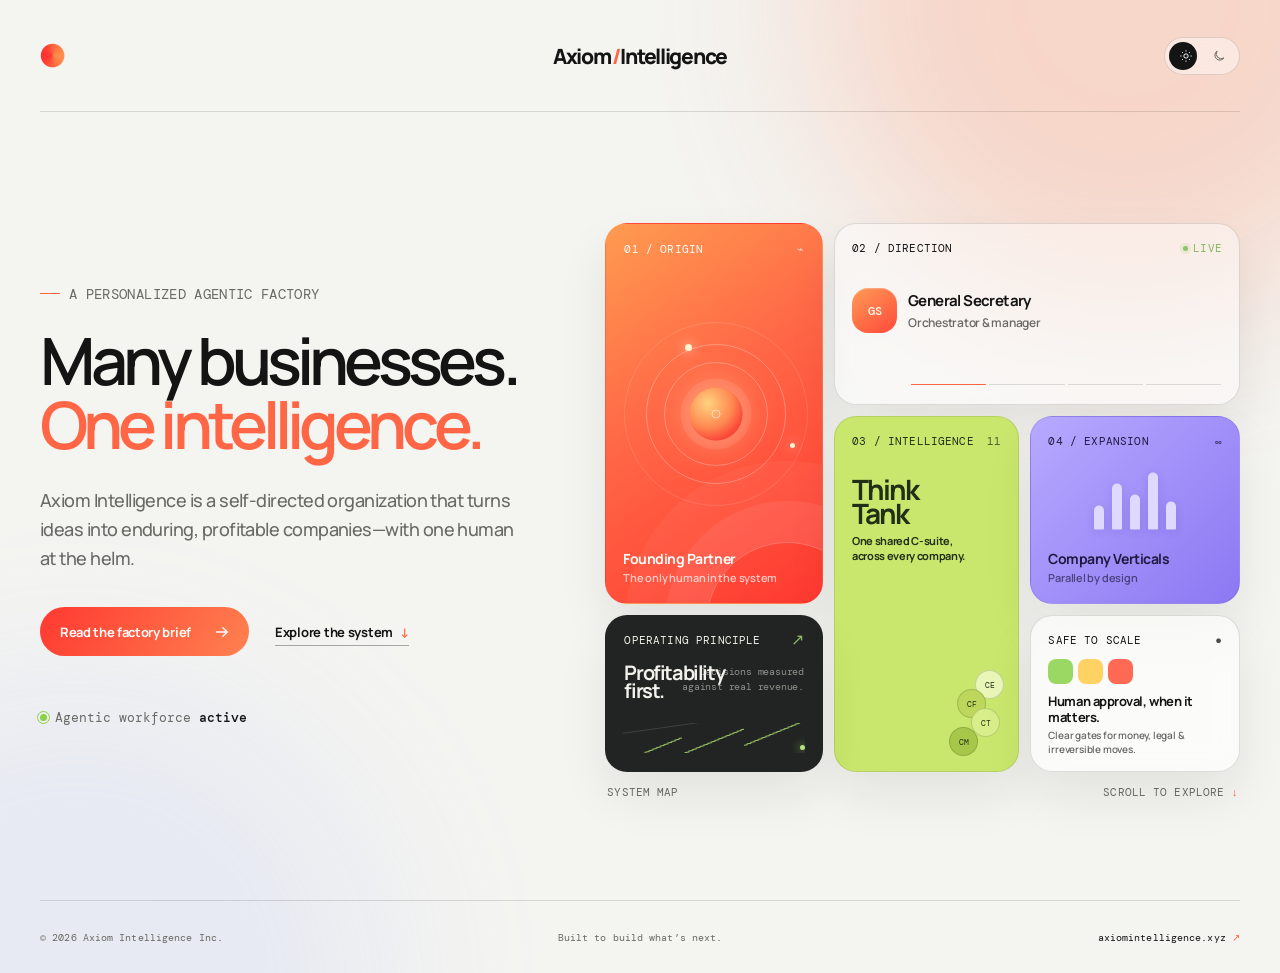
==== website/index.html @ d98775e4 "added checkpoint 1" ====
<!doctype html>
<html lang="en">
  <head>
    <meta charset="UTF-8" />
    <meta name="viewport" content="width=device-width, initial-scale=1.0" />
    <meta name="description" content="Axiom Intelligence — an autonomous agentic factory for building and operating companies." />
    <title>Axiom Intelligence — Agentic Factory</title>
    <link rel="preconnect" href="https://fonts.googleapis.com" />
    <link rel="preconnect" href="https://fonts.gstatic.com" crossorigin />
    <link href="https://fonts.googleapis.com/css2?family=DM+Mono:wght@400;500&family=Manrope:wght@400;500;600;700;800&display=swap" rel="stylesheet" />
    <link rel="stylesheet" href="./styles.css" />
    <script>
      (() => {
        const savedTheme = localStorage.getItem('axiom-theme');
        const prefersDark = window.matchMedia('(prefers-color-scheme: dark)').matches;
        document.documentElement.dataset.theme = savedTheme || (prefersDark ? 'dark' : 'light');
      })();
    </script>
  </head>
  <body>
    <div class="ambient ambient--one" aria-hidden="true"></div>
    <div class="ambient ambient--two" aria-hidden="true"></div>

    <main class="shell">
      <nav class="nav" aria-label="Main navigation">
        <a class="brand-symbol" href="#top" aria-label="Back to top">
          <img class="brand-logo" src="./assets/mini_sun.png" alt="" />
        </a>
        <a class="wordmark" href="#top" aria-label="Axiom Intelligence home">
          <span>Axiom<span class="wordmark-muted">/</span>Intelligence</span>
        </a>

        <button class="theme-toggle" type="button" aria-label="Switch to dark mode" aria-pressed="false">
          <span class="theme-icon theme-icon--sun" aria-hidden="true">
            <svg viewBox="0 0 24 24" fill="none" stroke="currentColor" stroke-width="1.7"><circle cx="12" cy="12" r="3.7"/><path d="M12 2.2v2.1M12 19.7v2.1M2.2 12h2.1M19.7 12h2.1M5.1 5.1l1.5 1.5M17.4 17.4l1.5 1.5M18.9 5.1l-1.5 1.5M6.6 17.4l-1.5 1.5"/></svg>
          </span>
          <span class="theme-icon theme-icon--moon" aria-hidden="true">
            <svg viewBox="0 0 24 24" fill="none" stroke="currentColor" stroke-width="1.7"><path d="M20.5 15.3A8.5 8.5 0 0 1 8.7 3.5 8.5 8.5 0 1 0 20.5 15.3Z"/></svg>
          </span>
        </button>
      </nav>

      <section class="hero" id="top" aria-labelledby="hero-title">
        <div class="hero-copy">
          <p class="eyebrow"><span></span> A personalized agentic factory</p>
          <h1 id="hero-title">Many businesses.<br /><em>One intelligence.</em></h1>
          <p class="intro">
            Axiom Intelligence is a self-directed organization that turns ideas into enduring,
            profitable companies—with one human at the helm.
          </p>
          <div class="hero-actions">
            <button class="button button--primary" type="button" data-open-brief>
              Read the factory brief
              <svg viewBox="0 0 20 20" fill="none" aria-hidden="true"><path d="M3.8 10h12.4M11 5.2l4.8 4.8-4.8 4.8" stroke="currentColor" stroke-width="1.6" stroke-linecap="round" stroke-linejoin="round"/></svg>
            </button>
            <a class="text-link" href="#system">Explore the system <span>↓</span></a>
          </div>
          <div class="hero-note">
            <span class="pulse" aria-hidden="true"></span>
            <span>Agentic workforce <b>active</b></span>
          </div>
        </div>

        <div class="bento-wrap" id="system">
          <div class="bento" aria-label="Axiom Intelligence operating model">
            <article class="card card--sun card--large" data-depth="14">
              <div class="card-topline"><span>01 / Origin</span><span>⌁</span></div>
              <div class="solar-system" aria-hidden="true">
                <span class="orbit orbit--one"></span>
                <span class="orbit orbit--two"></span>
                <span class="orbit orbit--three"></span>
                <span class="solar-core"><i></i></span>
                <span class="satellite satellite--one"></span>
                <span class="satellite satellite--two"></span>
              </div>
              <div class="card-label card-label--inverse">
                <strong>Founding Partner</strong>
                <span>The only human in the system</span>
              </div>
            </article>

            <article class="card card--glass card--orchestrator" data-depth="8">
              <div class="card-topline"><span>02 / Direction</span><span class="status">Live</span></div>
              <div class="agent-row">
                <span class="agent-orb agent-orb--orange">GS</span>
                <span>
                  <strong>General Secretary</strong>
                  <small>Orchestrator &amp; manager</small>
                </span>
              </div>
              <div class="signal-lines" aria-hidden="true"><i></i><i></i><i></i><i></i></div>
            </article>

            <article class="card card--lime card--think" data-depth="6">
              <div class="card-topline"><span>03 / Intelligence</span><span>11</span></div>
              <div>
                <h2>Think<br />Tank</h2>
                <p>One shared C-suite, across every company.</p>
              </div>
              <div class="stacked-initials" aria-hidden="true"><span>CE</span><span>CF</span><span>CT</span><span>CM</span></div>
            </article>

            <article class="card card--violet card--verticals" data-depth="10">
              <div class="card-topline"><span>04 / Expansion</span><span>∞</span></div>
              <div class="vertical-icon" aria-hidden="true"><i></i><i></i><i></i><i></i><i></i></div>
              <div class="card-label card-label--inverse">
                <strong>Company Verticals</strong>
                <span>Parallel by design</span>
              </div>
            </article>

            <article class="card card--dark card--metrics" data-depth="4">
              <div class="card-topline"><span>Operating principle</span><span class="metric-glyph">↗</span></div>
              <strong>Profitability<br />first.</strong>
              <div class="metric-line" aria-hidden="true"><i></i></div>
              <span class="metric-caption">Decisions measured<br />against real revenue.</span>
            </article>

            <article class="card card--pearl card--gates" data-depth="7">
              <div class="card-topline"><span>Safe to scale</span><span>●</span></div>
              <div class="gate-grid" aria-hidden="true"><span></span><span></span><span></span></div>
              <div class="card-label">
                <strong>Human approval, when it matters.</strong>
                <span>Clear gates for money, legal &amp; irreversible moves.</span>
              </div>
            </article>
          </div>
          <p class="bento-caption"><span>System map</span><span>Scroll to explore <i>↓</i></span></p>
        </div>
      </section>

      <footer class="footer">
        <span>© 2026 Axiom Intelligence Inc.</span>
        <span>Built to build what’s next.</span>
        <a href="https://www.axiomintelligence.xyz" target="_blank" rel="noreferrer">axiomintelligence.xyz <span>↗</span></a>
      </footer>
    </main>

    <dialog class="brief-dialog" aria-labelledby="brief-title">
      <button class="dialog-close" type="button" aria-label="Close factory brief">×</button>
      <div class="dialog-mark" aria-hidden="true"><i></i></div>
      <p class="eyebrow"><span></span> The factory, in one line</p>
      <h2 id="brief-title">One human founder + one autonomous organization + many parallel businesses.</h2>
      <p>
        The General Secretary directs a shared Think Tank, which in turn powers independent Company Verticals. The result: deliberate autonomy, real-world focus, and a system designed to compound.
      </p>
      <button class="button button--primary dialog-button" type="button">Understood <span>→</span></button>
    </dialog>

    <script src="./script.js"></script>
  </body>
</html>
---- website/styles.css ----
:root {
  color-scheme: light;
  --bg: #f4f4f1;
  --ink: #141414;
  --muted: #696965;
  --faint: rgba(20, 20, 20, 0.1);
  --line: rgba(20, 20, 20, 0.13);
  --card: rgba(255, 255, 253, 0.64);
  --glass: rgba(255, 255, 255, 0.43);
  --white: #fff;
  --shadow: 0 24px 50px rgba(20, 20, 15, 0.08);
  --orange: #ff6646;
  --orange-deep: #ff3931;
  --lime: #c9e76c;
  --violet: #9c8cff;
  --radius: 22px;
}

:root[data-theme="dark"] {
  color-scheme: dark;
  --bg: #101111;
  --ink: #f0f0ec;
  --muted: #a6a6a0;
  --faint: rgba(255, 255, 255, 0.1);
  --line: rgba(255, 255, 255, 0.13);
  --card: rgba(36, 37, 36, 0.7);
  --glass: rgba(45, 46, 45, 0.56);
  --white: #f7f7f2;
  --shadow: 0 28px 60px rgba(0, 0, 0, 0.32);
}

* { box-sizing: border-box; }
html { scroll-behavior: smooth; }
body {
  min-width: 320px;
  margin: 0;
  overflow-x: hidden;
  background: var(--bg);
  color: var(--ink);
  font-family: "Manrope", "Helvetica Neue", Helvetica, Arial, sans-serif;
  transition: background 350ms ease, color 350ms ease;
}
button, a { -webkit-tap-highlight-color: transparent; }
button { font: inherit; }
a { color: inherit; text-decoration: none; }

.ambient {
  position: fixed;
  z-index: -1;
  width: 48vw;
  aspect-ratio: 1;
  pointer-events: none;
  filter: blur(85px);
  opacity: 0.26;
  border-radius: 50%;
  transition: opacity 350ms ease;
}
.ambient--one { top: -24vw; right: -12vw; background: #ff825a; }
.ambient--two { bottom: -31vw; left: -18vw; background: #aab9ff; opacity: 0.17; }
:root[data-theme="dark"] .ambient { opacity: 0.12; }

.shell { width: min(1440px, calc(100% - 80px)); margin: 0 auto; }
.nav {
  display: grid;
  grid-template-columns: 1fr auto 1fr;
  align-items: center;
  height: 112px;
  border-bottom: 1px solid var(--line);
}
.brand-symbol { display: inline-flex; justify-self: start; }
.wordmark { display: inline-flex; justify-self: center; align-items: center; font-size: 21px; font-weight: 800; letter-spacing: -0.06em; }
.wordmark-muted { color: var(--orange); margin: 0 1px; }
.brand-logo { display: block; width: 25px; height: 25px; object-fit: contain; }
.theme-toggle {
  position: relative;
  display: flex;
  width: 76px;
  height: 38px;
  align-items: center;
  justify-content: space-around;
  padding: 4px;
  cursor: pointer;
  justify-self: end;
  border: 1px solid var(--line);
  border-radius: 99px;
  background: var(--glass);
  color: var(--ink);
  backdrop-filter: blur(12px);
}
.theme-toggle::after {
  position: absolute;
  top: 4px;
  left: 4px;
  width: 28px;
  height: 28px;
  content: "";
  border-radius: 50%;
  background: var(--ink);
  transition: transform 280ms cubic-bezier(.2,.8,.2,1), background 350ms ease;
}
:root[data-theme="dark"] .theme-toggle::after { transform: translateX(38px); }
.theme-icon { z-index: 1; display: grid; width: 20px; height: 20px; place-items: center; transition: color 300ms ease; }
.theme-icon svg { width: 14px; height: 14px; }
.theme-icon--sun { color: var(--bg); }
.theme-icon--moon { color: var(--muted); }
:root[data-theme="dark"] .theme-icon--sun { color: var(--muted); }
:root[data-theme="dark"] .theme-icon--moon { color: var(--bg); }

.hero { display: grid; grid-template-columns: minmax(350px, .87fr) minmax(580px, 1.13fr); gap: clamp(32px, 6vw, 110px); min-height: calc(100vh - 112px); align-items: center; padding: 55px 0 45px; }
.hero-copy { max-width: 590px; padding-bottom: 11px; }
.eyebrow { display: flex; gap: 9px; align-items: center; margin: 0 0 25px; color: var(--muted); font-family: "DM Mono", monospace; font-size: 14px; letter-spacing: .025em; text-transform: uppercase; }
.eyebrow > span { width: 20px; height: 1px; background: var(--orange); }
h1 { max-width: 590px; margin: 0; font-size: clamp(49px, 5.1vw, 82px); font-weight: 600; letter-spacing: -.075em; line-height: .99; }
h1 em { color: var(--orange); font-style: normal; }
.intro { max-width: 520px; margin: 29px 0 34px; color: var(--muted); font-size: 18px; font-weight: 500; letter-spacing: -.03em; line-height: 1.62; }
.hero-actions { display: flex; gap: 26px; align-items: center; }
.button {
  display: inline-flex;
  align-items: center;
  justify-content: center;
  gap: 22px;
  min-height: 49px;
  padding: 0 18px 0 20px;
  cursor: pointer;
  border: 0;
  border-radius: 99px;
  font-size: 13px;
  font-weight: 700;
  letter-spacing: -.025em;
  transition: transform 200ms ease, box-shadow 200ms ease, background 200ms ease;
}
.button:hover { box-shadow: 0 12px 22px rgba(255, 89, 55, .22); transform: translateY(-2px); }
.button:active { transform: translateY(0); }
.button--primary { color: #fffdfa; background: linear-gradient(120deg, var(--orange-deep), #ff8150); }
.button svg { width: 18px; height: 18px; }
.text-link { position: relative; padding: 7px 0; font-size: 13px; font-weight: 700; letter-spacing: -.02em; }
.text-link::after { position: absolute; right: 0; bottom: 2px; left: 0; height: 1px; content: ""; background: currentColor; opacity: .35; transform-origin: left; transition: transform 220ms ease; }
.text-link:hover::after { transform: scaleX(.35); }
.text-link span { margin-left: 4px; color: var(--orange); }
.hero-note { display: flex; align-items: center; gap: 8px; margin-top: 53px; color: var(--muted); font-family: "DM Mono", monospace; font-size: 13px; }
.hero-note b { color: var(--ink); font-weight: 500; }
.pulse { position: relative; width: 7px; height: 7px; border-radius: 50%; background: #8ccf48; }
.pulse::after { position: absolute; inset: -3px; content: ""; border: 1px solid #8ccf48; border-radius: inherit; animation: pulse 1.9s infinite; }

.bento-wrap { min-width: 0; }
.bento { display: grid; grid-template-columns: 1.08fr .92fr 1.04fr; grid-template-rows: 182px 188px 157px; gap: 11px; }
.card { position: relative; min-width: 0; overflow: hidden; padding: 17px; border: 1px solid var(--line); border-radius: var(--radius); box-shadow: var(--shadow); transition: transform 300ms cubic-bezier(.2,.75,.2,1), box-shadow 300ms ease; }
.card:hover { box-shadow: 0 30px 55px rgba(16, 16, 16, .15); }
.card-topline { display: flex; align-items: center; justify-content: space-between; font-family: "DM Mono", monospace; font-size: 11px; letter-spacing: .015em; text-transform: uppercase; }
.card-topline > span:last-child { opacity: .76; }
.card--sun { grid-row: span 2; color: #fffdf9; border-color: transparent; background: linear-gradient(146deg, #ff9a50 1%, #ff6947 42%, #ff3830 100%); }
.card--sun::before { position: absolute; inset: auto -22% -27% auto; width: 75%; aspect-ratio: 1; content: ""; border: 1px solid rgba(255, 255, 255, .26); border-radius: 50%; box-shadow: 0 0 0 41px rgba(255,255,255,.065), 0 0 0 81px rgba(255,255,255,.045); }
.card--large { padding: 18px; }
.solar-system { position: absolute; top: 50%; left: 51%; width: 158px; aspect-ratio: 1; transform: translate(-50%, -50%); }
.solar-core { position: absolute; top: 50%; left: 50%; display: grid; width: 53px; height: 53px; place-items: center; border-radius: 50%; background: radial-gradient(circle at 35% 30%, #ffd37e, #ff8851 48%, #fa4739 74%); box-shadow: 0 0 0 9px rgba(255,255,255,.09), 0 0 35px rgba(255, 217, 151,.58); transform: translate(-50%, -50%); }
.solar-core i { width: 9px; height: 9px; border: 1px solid rgba(255,255,255,.55); border-radius: 50%; }
.orbit { position: absolute; border: 1px solid rgba(255,255,255,.28); border-radius: 50%; }
.orbit--one { inset: 27px; }.orbit--two { inset: 9px; }.orbit--three { inset: -13px; opacity: .47; }
.satellite { position: absolute; width: 7px; height: 7px; border-radius: 50%; background: #fff3d0; box-shadow: 0 0 12px rgba(255,255,255,.8); }
.satellite--one { top: 9px; left: 48px; }.satellite--two { right: 0; bottom: 45px; width: 5px; height: 5px; }
.card-label { position: absolute; right: 17px; bottom: 17px; left: 17px; display: grid; gap: 4px; }
.card-label strong { font-size: 14px; letter-spacing: -.035em; line-height: 1.25; }
.card-label span { color: var(--muted); font-size: 11px; font-weight: 600; letter-spacing: -.02em; line-height: 1.35; }
.card-label--inverse span { color: rgba(255,255,255,.71); }

.card--glass { background: var(--glass); backdrop-filter: blur(16px); }
.card--orchestrator { grid-column: span 2; }
.status { display: inline-flex; gap: 5px; align-items: center; color: #5ea532; }
.status::before { width: 5px; height: 5px; content: ""; border-radius: 50%; background: #6fb740; box-shadow: 0 0 0 3px rgba(111,183,64,.15); }
.agent-row { display: flex; gap: 11px; align-items: center; margin-top: 33px; }
.agent-orb { display: grid; flex: 0 0 auto; width: 45px; height: 45px; place-items: center; border-radius: 16px; font-family: "DM Mono", monospace; font-size: 12px; font-weight: 500; }
.agent-orb--orange { color: #fff8ed; background: linear-gradient(145deg, #ff9b57, #ff493a); box-shadow: inset 0 1px 1px rgba(255,255,255,.27); }
.agent-row strong { display: block; font-size: 15px; letter-spacing: -.04em; }
.agent-row small { display: block; margin-top: 3px; color: var(--muted); font-size: 12px; font-weight: 600; letter-spacing: -.02em; }
.signal-lines { position: absolute; right: 18px; bottom: 18px; left: 76px; display: flex; gap: 3px; height: 2px; }
.signal-lines i { flex: 1; height: 1px; background: var(--line); }.signal-lines i:first-child { background: var(--orange); }

.card--lime { color: #203016; border-color: rgba(38, 63, 18, .12); background: var(--lime); }
.card--think { grid-column: 2; grid-row: 2 / span 2; }
.card--think h2 { margin: 29px 0 9px; font-size: 28px; font-weight: 700; letter-spacing: -.075em; line-height: .86; }
.card--think p { max-width: 128px; margin: 0; font-size: 11px; font-weight: 700; letter-spacing: -.03em; line-height: 1.35; }
.stacked-initials { position: absolute; right: 14px; bottom: 15px; display: flex; flex-direction: column; align-items: flex-end; }
.stacked-initials span { display: grid; width: 29px; height: 29px; margin-top: -10px; place-items: center; border: 1px solid rgba(37,58,20,.18); border-radius: 50%; background: #e8f6b7; font-family: "DM Mono", monospace; font-size: 8px; }
.stacked-initials span:nth-child(2) { margin-right: 18px; background: #bcd75b; }.stacked-initials span:nth-child(3) { margin-right: 4px; background: #d8ee8a; }.stacked-initials span:nth-child(4) { margin-right: 26px; background: #a7c74a; }

.card--violet { color: #201a3f; background: linear-gradient(135deg, #b7a9ff, #8c78f3); border-color: rgba(58, 37, 139,.13); }
.card--verticals { grid-column: 3; grid-row: 2; }
.vertical-icon { position: absolute; top: 45%; left: 50%; display: flex; align-items: end; gap: 8px; height: 57px; transform: translate(-50%, -50%); }
.vertical-icon i { display: block; width: 10px; border-radius: 9px 9px 2px 2px; background: #dfd9ff; box-shadow: 0 2px 8px rgba(58,37,139,.15); }.vertical-icon i:nth-child(1) { height: 24px; }.vertical-icon i:nth-child(2) { height: 46px; }.vertical-icon i:nth-child(3) { height: 35px; }.vertical-icon i:nth-child(4) { height: 57px; }.vertical-icon i:nth-child(5) { height: 28px; }
.card--violet .card-label--inverse span { color: rgba(32,26,63,.66); }

.card--dark { color: #f2f1eb; border-color: transparent; background: #212422; }
.card--metrics { grid-column: 1; grid-row: 3; padding: 16px 18px; }
.metric-glyph { color: #b5e675; font-size: 16px; line-height: 1; }.card--metrics > strong { display: block; margin-top: 16px; font-size: 20px; letter-spacing: -.07em; line-height: .89; }
.metric-line { position: absolute; right: 17px; bottom: 18px; left: 17px; height: 30px; overflow: hidden; }.metric-line::before { position: absolute; right: -3px; bottom: -6px; left: -3px; height: 38px; content: ""; border-top: 1px solid rgba(255,255,255,.16); background: linear-gradient(165deg, transparent 48%, #b5e675 49% 51%, transparent 52%) 0 8px/33% 25px repeat-x; opacity: .85; transform: skewY(-8deg); }.metric-line i { position: absolute; right: 0; bottom: 3px; width: 5px; height: 5px; border-radius: 50%; background: #b5e675; box-shadow: 0 0 10px #b5e675; }
.metric-caption { position: absolute; top: 48px; right: 18px; color: rgba(242,241,235,.52); font-family: "DM Mono", monospace; font-size: 10px; letter-spacing: -.02em; line-height: 1.5; text-align: right; }

.card--pearl { background: var(--card); backdrop-filter: blur(15px); }
.card--gates { grid-column: 3; grid-row: 3; }
.gate-grid { position: absolute; top: 43px; left: 17px; display: flex; gap: 5px; }.gate-grid span { width: 25px; height: 25px; border-radius: 8px; background: #9bd863; }.gate-grid span:nth-child(2) { background: #ffd263; }.gate-grid span:nth-child(3) { background: #ff6a54; }
.card--gates .card-label { bottom: 15px; }.card--gates .card-label strong { max-width: 190px; font-size: 13px; }.card--gates .card-label span { max-width: 190px; font-size: 10px; line-height: 1.35; }
.bento-caption { display: flex; justify-content: space-between; margin: 13px 2px 0; color: var(--muted); font-family: "DM Mono", monospace; font-size: 11px; letter-spacing: .01em; text-transform: uppercase; }.bento-caption i { color: var(--orange); font-style: normal; }

.footer { display: grid; grid-template-columns: 1fr 1fr 1fr; align-items: center; min-height: 73px; border-top: 1px solid var(--line); color: var(--muted); font-family: "DM Mono", monospace; font-size: 10px; letter-spacing: .01em; }.footer span:nth-child(2) { text-align: center; }.footer a { justify-self: end; color: var(--ink); transition: color 200ms; }.footer a:hover { color: var(--orange); }.footer a span { color: var(--orange); }

.brief-dialog { width: min(590px, calc(100% - 36px)); padding: 42px; border: 1px solid var(--line); border-radius: 28px; background: var(--bg); color: var(--ink); box-shadow: 0 30px 90px rgba(0,0,0,.34); }.brief-dialog::backdrop { background: rgba(16,17,16,.42); backdrop-filter: blur(8px); }.brief-dialog .eyebrow { margin-bottom: 18px; }.brief-dialog h2 { max-width: 450px; margin: 0; font-size: 28px; letter-spacing: -.06em; line-height: 1.02; }.brief-dialog > p:not(.eyebrow) { max-width: 465px; margin: 20px 0 26px; color: var(--muted); font-size: 13px; font-weight: 500; letter-spacing: -.02em; line-height: 1.65; }.dialog-close { position: absolute; top: 14px; right: 16px; width: 34px; height: 34px; cursor: pointer; border: 1px solid var(--line); border-radius: 50%; background: transparent; color: var(--ink); font-size: 24px; font-weight: 300; line-height: 1; }.dialog-mark { position: absolute; top: -34px; right: 36px; width: 67px; height: 67px; border-radius: 50%; background: radial-gradient(circle, #ff8b65 0 13%, transparent 14%), repeating-radial-gradient(circle, #ff6646 0 2px, transparent 3px 5px), linear-gradient(140deg, #ff3f38, #ff9c4d); }.dialog-mark i { position: absolute; top: 50%; left: 50%; width: 11px; height: 11px; border-radius: 50%; background: #ff8b65; transform: translate(-50%,-50%); }

@keyframes pulse { 0%, 100% { transform: scale(.65); opacity: .8; } 65% { transform: scale(1.32); opacity: 0; } }
@media (max-width: 1090px) { .shell { width: min(900px, calc(100% - 56px)); }.hero { grid-template-columns: 1fr; gap: 49px; padding-top: 75px; }.hero-copy { max-width: 655px; }.intro { max-width: 540px; }.bento-wrap { width: min(690px, 100%); }.footer { margin-top: 35px; } }
@media (max-width: 650px) { .shell { width: calc(100% - 32px); }.nav { height: 79px; }.wordmark { font-size: 17px; }.brand-logo { width: 22px; height: 22px; }.hero { min-height: auto; padding: 52px 0 35px; gap: 51px; }.eyebrow { margin-bottom: 19px; font-size: 12px; }.hero-copy h1 { font-size: clamp(45px, 13.6vw, 63px); }.intro { margin: 24px 0 28px; font-size: 14px; }.hero-actions { gap: 20px; flex-wrap: wrap; }.button, .text-link { font-size: 12px; }.hero-note { margin-top: 39px; font-size: 12px; }.bento { grid-template-columns: 1fr 1fr; grid-template-rows: 184px 152px 167px 152px; gap: 8px; }.card { border-radius: 17px; padding: 13px; }.card--sun { grid-column: 1; grid-row: 1 / span 2; }.card--orchestrator { grid-column: 2; grid-row: 1; }.card--think { grid-column: 2; grid-row: 2 / span 2; }.card--verticals { grid-column: 1; grid-row: 3; }.card--metrics { grid-column: 1; grid-row: 4; }.card--gates { grid-column: 2; grid-row: 4; }.card-topline { font-size: 9px; }.solar-system { width: 131px; }.card-label { right: 13px; bottom: 13px; left: 13px; }.card-label strong { font-size: 12px; }.card-label span { font-size: 10px; }.agent-row { margin-top: 26px; }.agent-orb { width: 39px; height: 39px; border-radius: 13px; }.agent-row strong { font-size: 12px; }.agent-row small { font-size: 10px; }.signal-lines { right: 13px; bottom: 13px; left: 13px; }.card--think h2 { margin-top: 22px; font-size: 25px; }.card--think p { font-size: 10px; }.stacked-initials { right: 11px; bottom: 9px; }.vertical-icon { transform: translate(-50%, -50%) scale(.74); }.card--metrics > strong { margin-top: 14px; font-size: 18px; }.metric-caption { top: 43px; right: 13px; font-size: 8px; }.gate-grid { top: 37px; left: 13px; }.gate-grid span { width: 20px; height: 20px; }.card--gates .card-label strong { font-size: 11px; }.card--gates .card-label span { font-size: 9px; }.bento-caption { font-size: 9px; }.footer { grid-template-columns: 1fr 1fr; gap: 11px; min-height: 94px; padding: 16px 0; font-size: 8px; line-height: 1.6; }.footer span:nth-child(2) { display: none; }.footer a { text-align: right; }.brief-dialog { padding: 34px 26px 27px; }.dialog-mark { right: 26px; }.brief-dialog h2 { font-size: 25px; } }
@media (prefers-reduced-motion: reduce) { *, *::before, *::after { scroll-behavior: auto !important; animation-duration: .01ms !important; animation-iteration-count: 1 !important; transition-duration: .01ms !important; } }
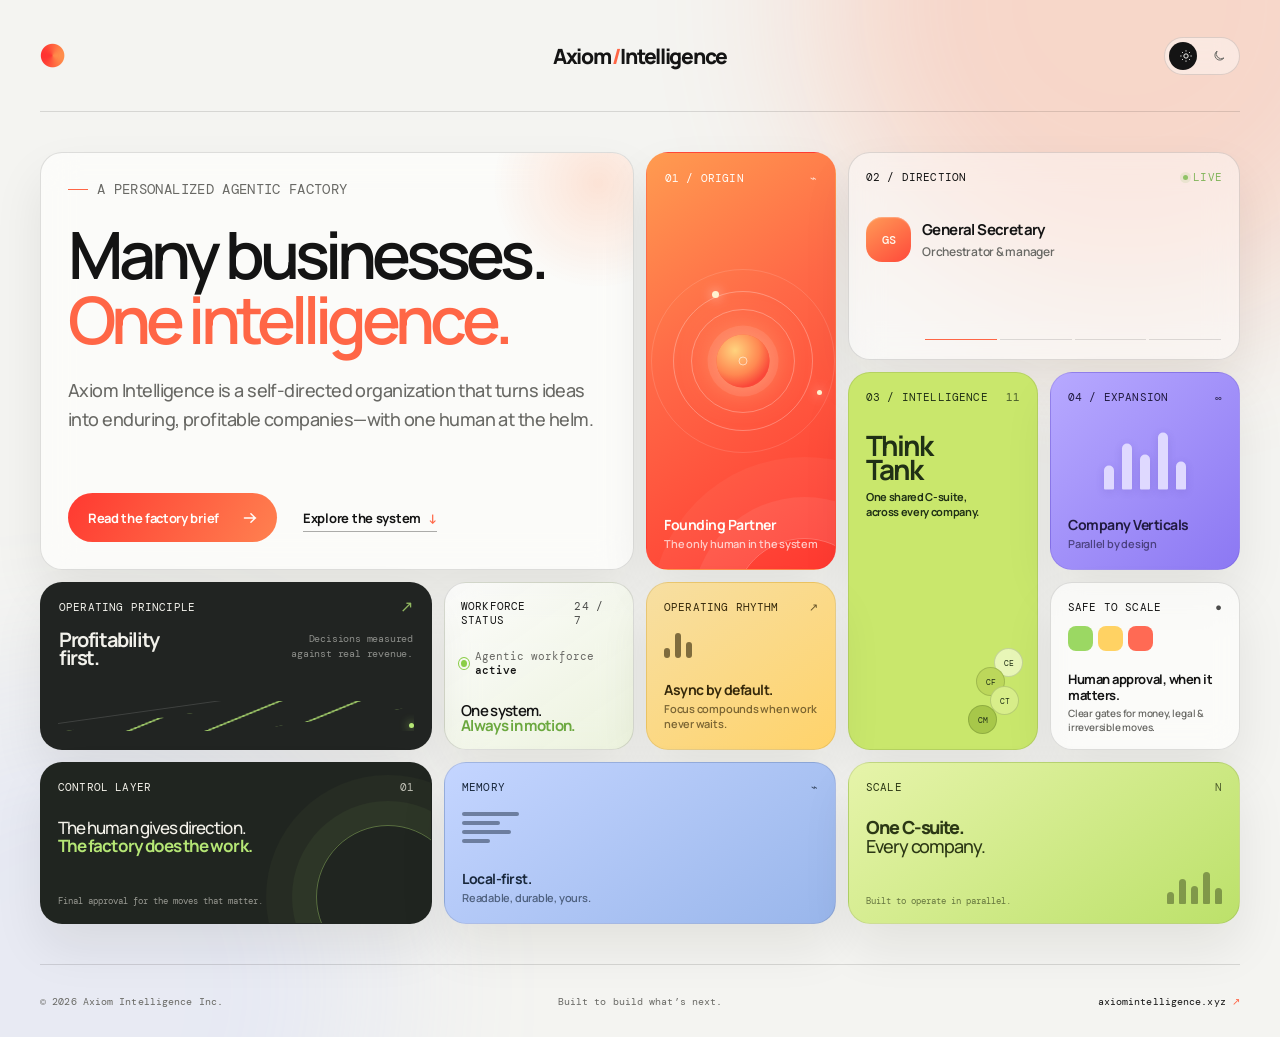
==== commit 5e02dd2d: "added more bento grid" ====
--- a/website/index.html
+++ b/website/index.html
@@ -41,28 +41,32 @@
       </nav>
 
       <section class="hero" id="top" aria-labelledby="hero-title">
-        <div class="hero-copy">
-          <p class="eyebrow"><span></span> A personalized agentic factory</p>
-          <h1 id="hero-title">Many businesses.<br /><em>One intelligence.</em></h1>
-          <p class="intro">
-            Axiom Intelligence is a self-directed organization that turns ideas into enduring,
-            profitable companies—with one human at the helm.
-          </p>
-          <div class="hero-actions">
-            <button class="button button--primary" type="button" data-open-brief>
-              Read the factory brief
-              <svg viewBox="0 0 20 20" fill="none" aria-hidden="true"><path d="M3.8 10h12.4M11 5.2l4.8 4.8-4.8 4.8" stroke="currentColor" stroke-width="1.6" stroke-linecap="round" stroke-linejoin="round"/></svg>
-            </button>
-            <a class="text-link" href="#system">Explore the system <span>↓</span></a>
-          </div>
-          <div class="hero-note">
-            <span class="pulse" aria-hidden="true"></span>
-            <span>Agentic workforce <b>active</b></span>
-          </div>
-        </div>
+        <div class="hero-bento" id="system" aria-label="Axiom Intelligence operating model">
+            <article class="card card--manifesto" data-depth="3">
+              <p class="eyebrow"><span></span> A personalized agentic factory</p>
+              <h1 id="hero-title">Many businesses.<br /><em>One intelligence.</em></h1>
+              <p class="intro">
+                Axiom Intelligence is a self-directed organization that turns ideas into enduring,
+                profitable companies—with one human at the helm.
+              </p>
+              <div class="hero-actions">
+                <button class="button button--primary" type="button" data-open-brief>
+                  Read the factory brief
+                  <svg viewBox="0 0 20 20" fill="none" aria-hidden="true"><path d="M3.8 10h12.4M11 5.2l4.8 4.8-4.8 4.8" stroke="currentColor" stroke-width="1.6" stroke-linecap="round" stroke-linejoin="round"/></svg>
+                </button>
+                <a class="text-link" href="#system">Explore the system <span>↓</span></a>
+              </div>
+            </article>
 
-        <div class="bento-wrap" id="system">
-          <div class="bento" aria-label="Axiom Intelligence operating model">
+            <article class="card card--status-card" data-depth="6">
+              <div class="card-topline"><span>Workforce status</span><span>24 / 7</span></div>
+              <div class="hero-note">
+                <span class="pulse" aria-hidden="true"></span>
+                <span>Agentic workforce <b>active</b></span>
+              </div>
+              <p class="status-copy">One system.<br /><strong>Always in motion.</strong></p>
+            </article>
+
             <article class="card card--sun card--large" data-depth="14">
               <div class="card-topline"><span>01 / Origin</span><span>⌁</span></div>
               <div class="solar-system" aria-hidden="true">
@@ -124,8 +128,37 @@
                 <span>Clear gates for money, legal &amp; irreversible moves.</span>
               </div>
             </article>
-          </div>
-          <p class="bento-caption"><span>System map</span><span>Scroll to explore <i>↓</i></span></p>
+
+            <article class="card card--async" data-depth="5">
+              <div class="card-topline"><span>Operating rhythm</span><span>↗</span></div>
+              <div class="async-mark" aria-hidden="true"><i></i><i></i><i></i></div>
+              <div class="card-label">
+                <strong>Async by default.</strong>
+                <span>Focus compounds when work never waits.</span>
+              </div>
+            </article>
+
+            <article class="card card--command" data-depth="4">
+              <div class="card-topline"><span>Control layer</span><span>01</span></div>
+              <p>The human gives direction.<br /><strong>The factory does the work.</strong></p>
+              <span class="command-note">Final approval for the moves that matter.</span>
+            </article>
+
+            <article class="card card--memory" data-depth="7">
+              <div class="card-topline"><span>Memory</span><span>⌁</span></div>
+              <div class="memory-mark" aria-hidden="true"><i></i><i></i><i></i><i></i></div>
+              <div class="card-label">
+                <strong>Local-first.</strong>
+                <span>Readable, durable, yours.</span>
+              </div>
+            </article>
+
+            <article class="card card--parallel" data-depth="5">
+              <div class="card-topline"><span>Scale</span><span>n</span></div>
+              <p><strong>One C-suite.</strong><br />Every company.</p>
+              <div class="parallel-bars" aria-hidden="true"><i></i><i></i><i></i><i></i><i></i></div>
+              <span>Built to operate in parallel.</span>
+            </article>
         </div>
       </section>
 
--- a/website/styles.css
+++ b/website/styles.css
@@ -106,8 +106,8 @@
 :root[data-theme="dark"] .theme-icon--sun { color: var(--muted); }
 :root[data-theme="dark"] .theme-icon--moon { color: var(--bg); }
 
-.hero { display: grid; grid-template-columns: minmax(350px, .87fr) minmax(580px, 1.13fr); gap: clamp(32px, 6vw, 110px); min-height: calc(100vh - 112px); align-items: center; padding: 55px 0 45px; }
-.hero-copy { max-width: 590px; padding-bottom: 11px; }
+.hero { display: flex; min-height: calc(100vh - 112px); align-items: center; padding: 40px 0; }
+.hero-bento { display: grid; width: 100%; grid-template-columns: repeat(6, minmax(0, 1fr)); grid-template-rows: 208px 198px 168px 162px; gap: 12px; }
 .eyebrow { display: flex; gap: 9px; align-items: center; margin: 0 0 25px; color: var(--muted); font-family: "DM Mono", monospace; font-size: 14px; letter-spacing: .025em; text-transform: uppercase; }
 .eyebrow > span { width: 20px; height: 1px; background: var(--orange); }
 h1 { max-width: 590px; margin: 0; font-size: clamp(49px, 5.1vw, 82px); font-weight: 600; letter-spacing: -.075em; line-height: .99; }
@@ -137,18 +137,25 @@
 .text-link::after { position: absolute; right: 0; bottom: 2px; left: 0; height: 1px; content: ""; background: currentColor; opacity: .35; transform-origin: left; transition: transform 220ms ease; }
 .text-link:hover::after { transform: scaleX(.35); }
 .text-link span { margin-left: 4px; color: var(--orange); }
-.hero-note { display: flex; align-items: center; gap: 8px; margin-top: 53px; color: var(--muted); font-family: "DM Mono", monospace; font-size: 13px; }
+.hero-note { display: flex; align-items: center; gap: 8px; margin: 29px 0 0; color: var(--muted); font-family: "DM Mono", monospace; font-size: 13px; }
 .hero-note b { color: var(--ink); font-weight: 500; }
 .pulse { position: relative; width: 7px; height: 7px; border-radius: 50%; background: #8ccf48; }
 .pulse::after { position: absolute; inset: -3px; content: ""; border: 1px solid #8ccf48; border-radius: inherit; animation: pulse 1.9s infinite; }
 
-.bento-wrap { min-width: 0; }
-.bento { display: grid; grid-template-columns: 1.08fr .92fr 1.04fr; grid-template-rows: 182px 188px 157px; gap: 11px; }
 .card { position: relative; min-width: 0; overflow: hidden; padding: 17px; border: 1px solid var(--line); border-radius: var(--radius); box-shadow: var(--shadow); transition: transform 300ms cubic-bezier(.2,.75,.2,1), box-shadow 300ms ease; }
 .card:hover { box-shadow: 0 30px 55px rgba(16, 16, 16, .15); }
 .card-topline { display: flex; align-items: center; justify-content: space-between; font-family: "DM Mono", monospace; font-size: 11px; letter-spacing: .015em; text-transform: uppercase; }
 .card-topline > span:last-child { opacity: .76; }
-.card--sun { grid-row: span 2; color: #fffdf9; border-color: transparent; background: linear-gradient(146deg, #ff9a50 1%, #ff6947 42%, #ff3830 100%); }
+.card--manifesto { display: flex; grid-column: 1 / span 3; grid-row: 1 / span 2; flex-direction: column; padding: 27px; background: var(--card); backdrop-filter: blur(18px); }
+.card--manifesto::after { position: absolute; top: -80px; right: -75px; width: 220px; height: 220px; content: ""; border-radius: 50%; background: radial-gradient(circle, rgba(255,136,83,.21), transparent 68%); pointer-events: none; }
+.card--manifesto > * { position: relative; z-index: 1; }
+.card--manifesto .eyebrow { margin-bottom: 24px; }
+.card--manifesto .intro { max-width: 545px; margin: 25px 0 29px; }
+.card--manifesto .hero-actions { margin-top: auto; }
+.card--status-card { grid-column: 3; grid-row: 3; padding: 16px; background: linear-gradient(145deg, rgba(255,255,255,.75), rgba(233,242,214,.72)); backdrop-filter: blur(16px); }
+:root[data-theme="dark"] .card--status-card { background: linear-gradient(145deg, rgba(43,47,41,.9), rgba(34,42,30,.92)); }
+.card--status-card .hero-note { margin-top: 22px; font-size: 11px; }.status-copy { position: absolute; right: 16px; bottom: 15px; left: 16px; margin: 0; font-size: 15px; font-weight: 600; letter-spacing: -.045em; line-height: 1.04; }.status-copy strong { color: #6ba83f; }
+.card--sun { grid-column: 4; grid-row: 1 / span 2; color: #fffdf9; border-color: transparent; background: linear-gradient(146deg, #ff9a50 1%, #ff6947 42%, #ff3830 100%); }
 .card--sun::before { position: absolute; inset: auto -22% -27% auto; width: 75%; aspect-ratio: 1; content: ""; border: 1px solid rgba(255, 255, 255, .26); border-radius: 50%; box-shadow: 0 0 0 41px rgba(255,255,255,.065), 0 0 0 81px rgba(255,255,255,.045); }
 .card--large { padding: 18px; }
 .solar-system { position: absolute; top: 50%; left: 51%; width: 158px; aspect-ratio: 1; transform: translate(-50%, -50%); }
@@ -164,7 +171,7 @@
 .card-label--inverse span { color: rgba(255,255,255,.71); }
 
 .card--glass { background: var(--glass); backdrop-filter: blur(16px); }
-.card--orchestrator { grid-column: span 2; }
+.card--orchestrator { grid-column: 5 / span 2; grid-row: 1; }
 .status { display: inline-flex; gap: 5px; align-items: center; color: #5ea532; }
 .status::before { width: 5px; height: 5px; content: ""; border-radius: 50%; background: #6fb740; box-shadow: 0 0 0 3px rgba(111,183,64,.15); }
 .agent-row { display: flex; gap: 11px; align-items: center; margin-top: 33px; }
@@ -176,7 +183,7 @@
 .signal-lines i { flex: 1; height: 1px; background: var(--line); }.signal-lines i:first-child { background: var(--orange); }
 
 .card--lime { color: #203016; border-color: rgba(38, 63, 18, .12); background: var(--lime); }
-.card--think { grid-column: 2; grid-row: 2 / span 2; }
+.card--think { grid-column: 5; grid-row: 2 / span 2; }
 .card--think h2 { margin: 29px 0 9px; font-size: 28px; font-weight: 700; letter-spacing: -.075em; line-height: .86; }
 .card--think p { max-width: 128px; margin: 0; font-size: 11px; font-weight: 700; letter-spacing: -.03em; line-height: 1.35; }
 .stacked-initials { position: absolute; right: 14px; bottom: 15px; display: flex; flex-direction: column; align-items: flex-end; }
@@ -184,28 +191,96 @@
 .stacked-initials span:nth-child(2) { margin-right: 18px; background: #bcd75b; }.stacked-initials span:nth-child(3) { margin-right: 4px; background: #d8ee8a; }.stacked-initials span:nth-child(4) { margin-right: 26px; background: #a7c74a; }
 
 .card--violet { color: #201a3f; background: linear-gradient(135deg, #b7a9ff, #8c78f3); border-color: rgba(58, 37, 139,.13); }
-.card--verticals { grid-column: 3; grid-row: 2; }
+.card--verticals { grid-column: 6; grid-row: 2; }
 .vertical-icon { position: absolute; top: 45%; left: 50%; display: flex; align-items: end; gap: 8px; height: 57px; transform: translate(-50%, -50%); }
 .vertical-icon i { display: block; width: 10px; border-radius: 9px 9px 2px 2px; background: #dfd9ff; box-shadow: 0 2px 8px rgba(58,37,139,.15); }.vertical-icon i:nth-child(1) { height: 24px; }.vertical-icon i:nth-child(2) { height: 46px; }.vertical-icon i:nth-child(3) { height: 35px; }.vertical-icon i:nth-child(4) { height: 57px; }.vertical-icon i:nth-child(5) { height: 28px; }
 .card--violet .card-label--inverse span { color: rgba(32,26,63,.66); }
 
 .card--dark { color: #f2f1eb; border-color: transparent; background: #212422; }
-.card--metrics { grid-column: 1; grid-row: 3; padding: 16px 18px; }
+.card--metrics { grid-column: 1 / span 2; grid-row: 3; padding: 16px 18px; }
 .metric-glyph { color: #b5e675; font-size: 16px; line-height: 1; }.card--metrics > strong { display: block; margin-top: 16px; font-size: 20px; letter-spacing: -.07em; line-height: .89; }
 .metric-line { position: absolute; right: 17px; bottom: 18px; left: 17px; height: 30px; overflow: hidden; }.metric-line::before { position: absolute; right: -3px; bottom: -6px; left: -3px; height: 38px; content: ""; border-top: 1px solid rgba(255,255,255,.16); background: linear-gradient(165deg, transparent 48%, #b5e675 49% 51%, transparent 52%) 0 8px/33% 25px repeat-x; opacity: .85; transform: skewY(-8deg); }.metric-line i { position: absolute; right: 0; bottom: 3px; width: 5px; height: 5px; border-radius: 50%; background: #b5e675; box-shadow: 0 0 10px #b5e675; }
 .metric-caption { position: absolute; top: 48px; right: 18px; color: rgba(242,241,235,.52); font-family: "DM Mono", monospace; font-size: 10px; letter-spacing: -.02em; line-height: 1.5; text-align: right; }
 
 .card--pearl { background: var(--card); backdrop-filter: blur(15px); }
-.card--gates { grid-column: 3; grid-row: 3; }
+.card--gates { grid-column: 6; grid-row: 3; }
 .gate-grid { position: absolute; top: 43px; left: 17px; display: flex; gap: 5px; }.gate-grid span { width: 25px; height: 25px; border-radius: 8px; background: #9bd863; }.gate-grid span:nth-child(2) { background: #ffd263; }.gate-grid span:nth-child(3) { background: #ff6a54; }
 .card--gates .card-label { bottom: 15px; }.card--gates .card-label strong { max-width: 190px; font-size: 13px; }.card--gates .card-label span { max-width: 190px; font-size: 10px; line-height: 1.35; }
-.bento-caption { display: flex; justify-content: space-between; margin: 13px 2px 0; color: var(--muted); font-family: "DM Mono", monospace; font-size: 11px; letter-spacing: .01em; text-transform: uppercase; }.bento-caption i { color: var(--orange); font-style: normal; }
+.card--async { grid-column: 4; grid-row: 3; color: #36290b; border-color: rgba(113,85,11,.14); background: linear-gradient(145deg, #f7dfa2, #ffd36b); }.async-mark { position: absolute; top: 49px; left: 17px; display: flex; align-items: end; gap: 5px; height: 26px; }.async-mark i { display: block; width: 6px; border-radius: 5px; background: rgba(54,41,11,.62); }.async-mark i:nth-child(1) { height: 10px; }.async-mark i:nth-child(2) { height: 25px; }.async-mark i:nth-child(3) { height: 16px; }.card--async .card-label span { color: rgba(54,41,11,.66); }
+.card--command { grid-column: 1 / span 2; grid-row: 4; color: #f4f2ea; border-color: transparent; background: #202520; }.card--command::after { position: absolute; right: -29px; bottom: -46px; width: 142px; height: 142px; content: ""; border: 1px solid rgba(181,230,117,.38); border-radius: 50%; box-shadow: 0 0 0 24px rgba(181,230,117,.05), 0 0 0 50px rgba(181,230,117,.035); }.card--command p { position: relative; z-index: 1; margin: 25px 0 0; font-size: 17px; font-weight: 500; letter-spacing: -.055em; line-height: 1.07; }.card--command p strong { color: #b5e675; font-weight: 700; }.command-note { position: absolute; right: 17px; bottom: 16px; left: 17px; color: rgba(244,242,234,.57); font-family: "DM Mono", monospace; font-size: 9px; line-height: 1.35; }
+.card--memory { grid-column: 3 / span 2; grid-row: 4; color: #18273b; border-color: rgba(24,39,59,.12); background: linear-gradient(145deg, #c4d5ff, #99b6eb); }.memory-mark { position: absolute; top: 49px; left: 17px; display: flex; flex-direction: column; gap: 5px; }.memory-mark i { display: block; width: 57px; height: 4px; border-radius: 99px; background: rgba(24,39,59,.48); }.memory-mark i:nth-child(2) { width: 38px; }.memory-mark i:nth-child(3) { width: 49px; }.memory-mark i:nth-child(4) { width: 28px; }.card--memory .card-label span { color: rgba(24,39,59,.64); }
+.card--parallel { grid-column: 5 / span 2; grid-row: 4; color: #2c3815; border-color: rgba(44,56,21,.12); background: linear-gradient(145deg, #e6f4aa, #bce16a); }.card--parallel p { position: relative; z-index: 1; margin: 24px 0 0; font-size: 18px; font-weight: 500; letter-spacing: -.06em; line-height: 1.03; }.card--parallel p strong { font-weight: 800; }.parallel-bars { position: absolute; right: 17px; bottom: 19px; display: flex; align-items: end; gap: 5px; height: 32px; }.parallel-bars i { width: 7px; border-radius: 7px 7px 2px 2px; background: rgba(44,56,21,.44); }.parallel-bars i:nth-child(1) { height: 12px; }.parallel-bars i:nth-child(2) { height: 25px; }.parallel-bars i:nth-child(3) { height: 18px; }.parallel-bars i:nth-child(4) { height: 32px; }.parallel-bars i:nth-child(5) { height: 16px; }.card--parallel > span:last-child { position: absolute; bottom: 16px; left: 17px; color: rgba(44,56,21,.66); font-family: "DM Mono", monospace; font-size: 9px; }
 
 .footer { display: grid; grid-template-columns: 1fr 1fr 1fr; align-items: center; min-height: 73px; border-top: 1px solid var(--line); color: var(--muted); font-family: "DM Mono", monospace; font-size: 10px; letter-spacing: .01em; }.footer span:nth-child(2) { text-align: center; }.footer a { justify-self: end; color: var(--ink); transition: color 200ms; }.footer a:hover { color: var(--orange); }.footer a span { color: var(--orange); }
 
 .brief-dialog { width: min(590px, calc(100% - 36px)); padding: 42px; border: 1px solid var(--line); border-radius: 28px; background: var(--bg); color: var(--ink); box-shadow: 0 30px 90px rgba(0,0,0,.34); }.brief-dialog::backdrop { background: rgba(16,17,16,.42); backdrop-filter: blur(8px); }.brief-dialog .eyebrow { margin-bottom: 18px; }.brief-dialog h2 { max-width: 450px; margin: 0; font-size: 28px; letter-spacing: -.06em; line-height: 1.02; }.brief-dialog > p:not(.eyebrow) { max-width: 465px; margin: 20px 0 26px; color: var(--muted); font-size: 13px; font-weight: 500; letter-spacing: -.02em; line-height: 1.65; }.dialog-close { position: absolute; top: 14px; right: 16px; width: 34px; height: 34px; cursor: pointer; border: 1px solid var(--line); border-radius: 50%; background: transparent; color: var(--ink); font-size: 24px; font-weight: 300; line-height: 1; }.dialog-mark { position: absolute; top: -34px; right: 36px; width: 67px; height: 67px; border-radius: 50%; background: radial-gradient(circle, #ff8b65 0 13%, transparent 14%), repeating-radial-gradient(circle, #ff6646 0 2px, transparent 3px 5px), linear-gradient(140deg, #ff3f38, #ff9c4d); }.dialog-mark i { position: absolute; top: 50%; left: 50%; width: 11px; height: 11px; border-radius: 50%; background: #ff8b65; transform: translate(-50%,-50%); }
 
 @keyframes pulse { 0%, 100% { transform: scale(.65); opacity: .8; } 65% { transform: scale(1.32); opacity: 0; } }
-@media (max-width: 1090px) { .shell { width: min(900px, calc(100% - 56px)); }.hero { grid-template-columns: 1fr; gap: 49px; padding-top: 75px; }.hero-copy { max-width: 655px; }.intro { max-width: 540px; }.bento-wrap { width: min(690px, 100%); }.footer { margin-top: 35px; } }
-@media (max-width: 650px) { .shell { width: calc(100% - 32px); }.nav { height: 79px; }.wordmark { font-size: 17px; }.brand-logo { width: 22px; height: 22px; }.hero { min-height: auto; padding: 52px 0 35px; gap: 51px; }.eyebrow { margin-bottom: 19px; font-size: 12px; }.hero-copy h1 { font-size: clamp(45px, 13.6vw, 63px); }.intro { margin: 24px 0 28px; font-size: 14px; }.hero-actions { gap: 20px; flex-wrap: wrap; }.button, .text-link { font-size: 12px; }.hero-note { margin-top: 39px; font-size: 12px; }.bento { grid-template-columns: 1fr 1fr; grid-template-rows: 184px 152px 167px 152px; gap: 8px; }.card { border-radius: 17px; padding: 13px; }.card--sun { grid-column: 1; grid-row: 1 / span 2; }.card--orchestrator { grid-column: 2; grid-row: 1; }.card--think { grid-column: 2; grid-row: 2 / span 2; }.card--verticals { grid-column: 1; grid-row: 3; }.card--metrics { grid-column: 1; grid-row: 4; }.card--gates { grid-column: 2; grid-row: 4; }.card-topline { font-size: 9px; }.solar-system { width: 131px; }.card-label { right: 13px; bottom: 13px; left: 13px; }.card-label strong { font-size: 12px; }.card-label span { font-size: 10px; }.agent-row { margin-top: 26px; }.agent-orb { width: 39px; height: 39px; border-radius: 13px; }.agent-row strong { font-size: 12px; }.agent-row small { font-size: 10px; }.signal-lines { right: 13px; bottom: 13px; left: 13px; }.card--think h2 { margin-top: 22px; font-size: 25px; }.card--think p { font-size: 10px; }.stacked-initials { right: 11px; bottom: 9px; }.vertical-icon { transform: translate(-50%, -50%) scale(.74); }.card--metrics > strong { margin-top: 14px; font-size: 18px; }.metric-caption { top: 43px; right: 13px; font-size: 8px; }.gate-grid { top: 37px; left: 13px; }.gate-grid span { width: 20px; height: 20px; }.card--gates .card-label strong { font-size: 11px; }.card--gates .card-label span { font-size: 9px; }.bento-caption { font-size: 9px; }.footer { grid-template-columns: 1fr 1fr; gap: 11px; min-height: 94px; padding: 16px 0; font-size: 8px; line-height: 1.6; }.footer span:nth-child(2) { display: none; }.footer a { text-align: right; }.brief-dialog { padding: 34px 26px 27px; }.dialog-mark { right: 26px; }.brief-dialog h2 { font-size: 25px; } }
+@media (max-width: 1090px) {
+  .shell { width: min(900px, calc(100% - 56px)); }
+  .hero { padding: 43px 0; }
+  .hero-bento { grid-template-columns: repeat(4, minmax(0, 1fr)); grid-template-rows: 220px 192px 180px 165px; }
+  .card--manifesto { grid-column: 1 / span 2; grid-row: 1 / span 2; }
+  .card--sun { grid-column: 3; grid-row: 1 / span 2; }
+  .card--orchestrator { grid-column: 4; grid-row: 1; }
+  .card--think { grid-column: 4; grid-row: 2 / span 2; }
+  .card--verticals { grid-column: 3; grid-row: 3; }
+  .card--metrics { grid-column: 1 / span 2; grid-row: 3; }
+  .card--status-card { grid-column: 1; grid-row: 4; }
+  .card--async { grid-column: 2; grid-row: 4; }
+  .card--gates { grid-column: 3; grid-row: 4; }
+  .footer { margin-top: 26px; }
+}
+@media (max-width: 650px) {
+  .shell { width: calc(100% - 32px); }
+  .nav { height: 79px; }
+  .wordmark { font-size: 17px; }
+  .brand-logo { width: 22px; height: 22px; }
+  .hero { min-height: auto; padding: 28px 0 35px; }
+  .hero-bento { grid-template-columns: 1fr 1fr; grid-template-rows: 355px 166px 166px 166px 158px 158px; gap: 8px; }
+  .card { border-radius: 17px; padding: 13px; }
+  .card--manifesto { grid-column: 1 / span 2; grid-row: 1; padding: 20px; }
+  .card--manifesto .eyebrow { margin-bottom: 18px; font-size: 11px; }
+  .card--manifesto h1 { font-size: clamp(42px, 11vw, 48px); }
+  .card--manifesto .intro { margin: 18px 0 20px; font-size: 14px; line-height: 1.5; }
+  .hero-actions { gap: 16px; flex-wrap: wrap; }
+  .button, .text-link { font-size: 12px; }
+  .card--sun { grid-column: 1; grid-row: 2 / span 2; }
+  .card--orchestrator { grid-column: 2; grid-row: 2; }
+  .card--think { grid-column: 2; grid-row: 3 / span 2; }
+  .card--verticals { grid-column: 1; grid-row: 4; }
+  .card--metrics { grid-column: 1; grid-row: 5; }
+  .card--status-card { grid-column: 2; grid-row: 5; }
+  .card--async { grid-column: 1; grid-row: 6; }
+  .card--gates { grid-column: 2; grid-row: 6; }
+  .card-topline { font-size: 9px; }
+  .solar-system { width: 131px; }
+  .card-label { right: 13px; bottom: 13px; left: 13px; }
+  .card-label strong { font-size: 12px; }
+  .card-label span { font-size: 10px; }
+  .agent-row { margin-top: 26px; }
+  .agent-orb { width: 39px; height: 39px; border-radius: 13px; }
+  .agent-row strong { font-size: 12px; }
+  .agent-row small { font-size: 10px; }
+  .signal-lines { right: 13px; bottom: 13px; left: 13px; }
+  .card--think h2 { margin-top: 22px; font-size: 25px; }
+  .card--think p { font-size: 10px; }
+  .stacked-initials { right: 11px; bottom: 9px; }
+  .vertical-icon { transform: translate(-50%, -50%) scale(.74); }
+  .card--metrics > strong { margin-top: 14px; font-size: 18px; }
+  .metric-caption { top: 43px; right: 13px; font-size: 8px; }
+  .card--status-card .hero-note { margin-top: 19px; font-size: 10px; }
+  .status-copy { right: 13px; bottom: 13px; left: 13px; font-size: 12px; }
+  .gate-grid { top: 37px; left: 13px; }
+  .gate-grid span { width: 20px; height: 20px; }
+  .card--gates .card-label strong { font-size: 11px; }
+  .card--gates .card-label span { font-size: 9px; }
+  .async-mark { top: 38px; left: 13px; }
+  .footer { grid-template-columns: 1fr 1fr; gap: 11px; min-height: 94px; padding: 16px 0; font-size: 8px; line-height: 1.6; }
+  .footer span:nth-child(2) { display: none; }
+  .footer a { text-align: right; }
+  .brief-dialog { padding: 34px 26px 27px; }
+  .dialog-mark { right: 26px; }
+  .brief-dialog h2 { font-size: 25px; }
+}
 @media (prefers-reduced-motion: reduce) { *, *::before, *::after { scroll-behavior: auto !important; animation-duration: .01ms !important; animation-iteration-count: 1 !important; transition-duration: .01ms !important; } }
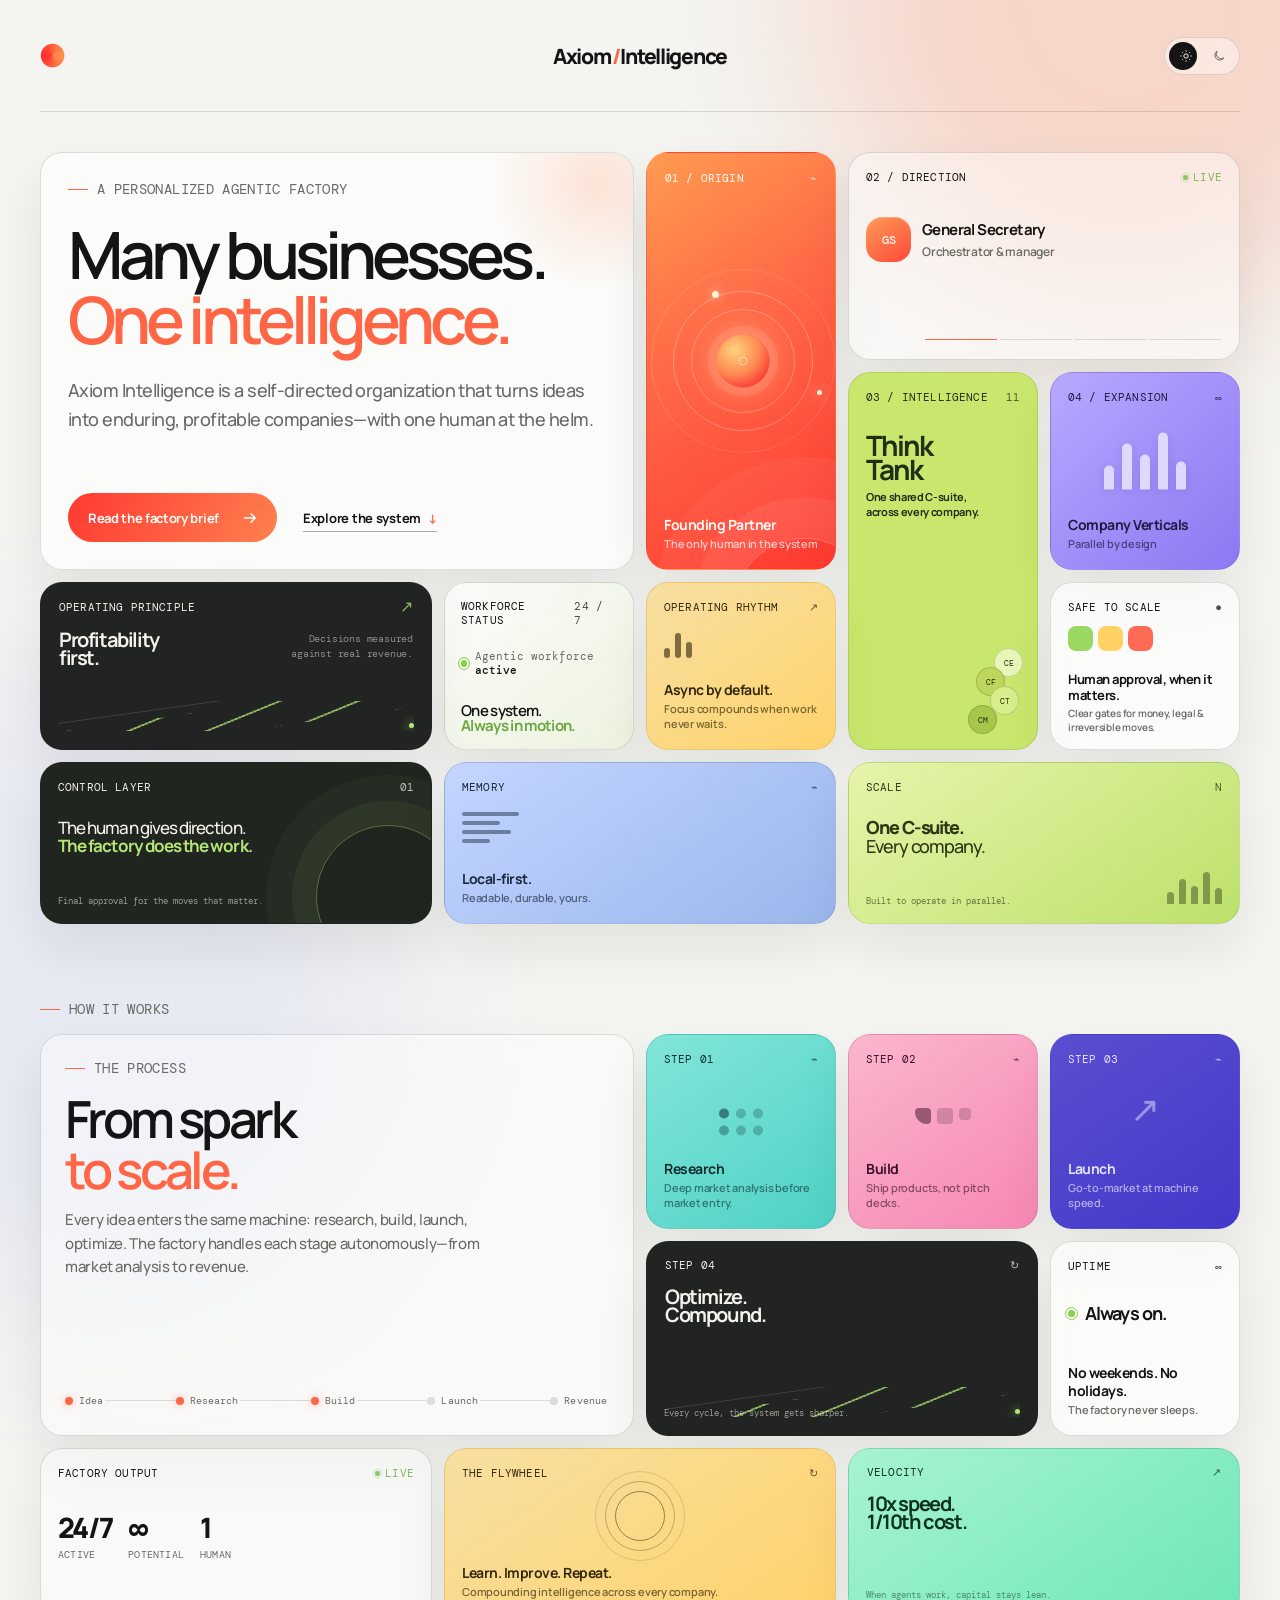
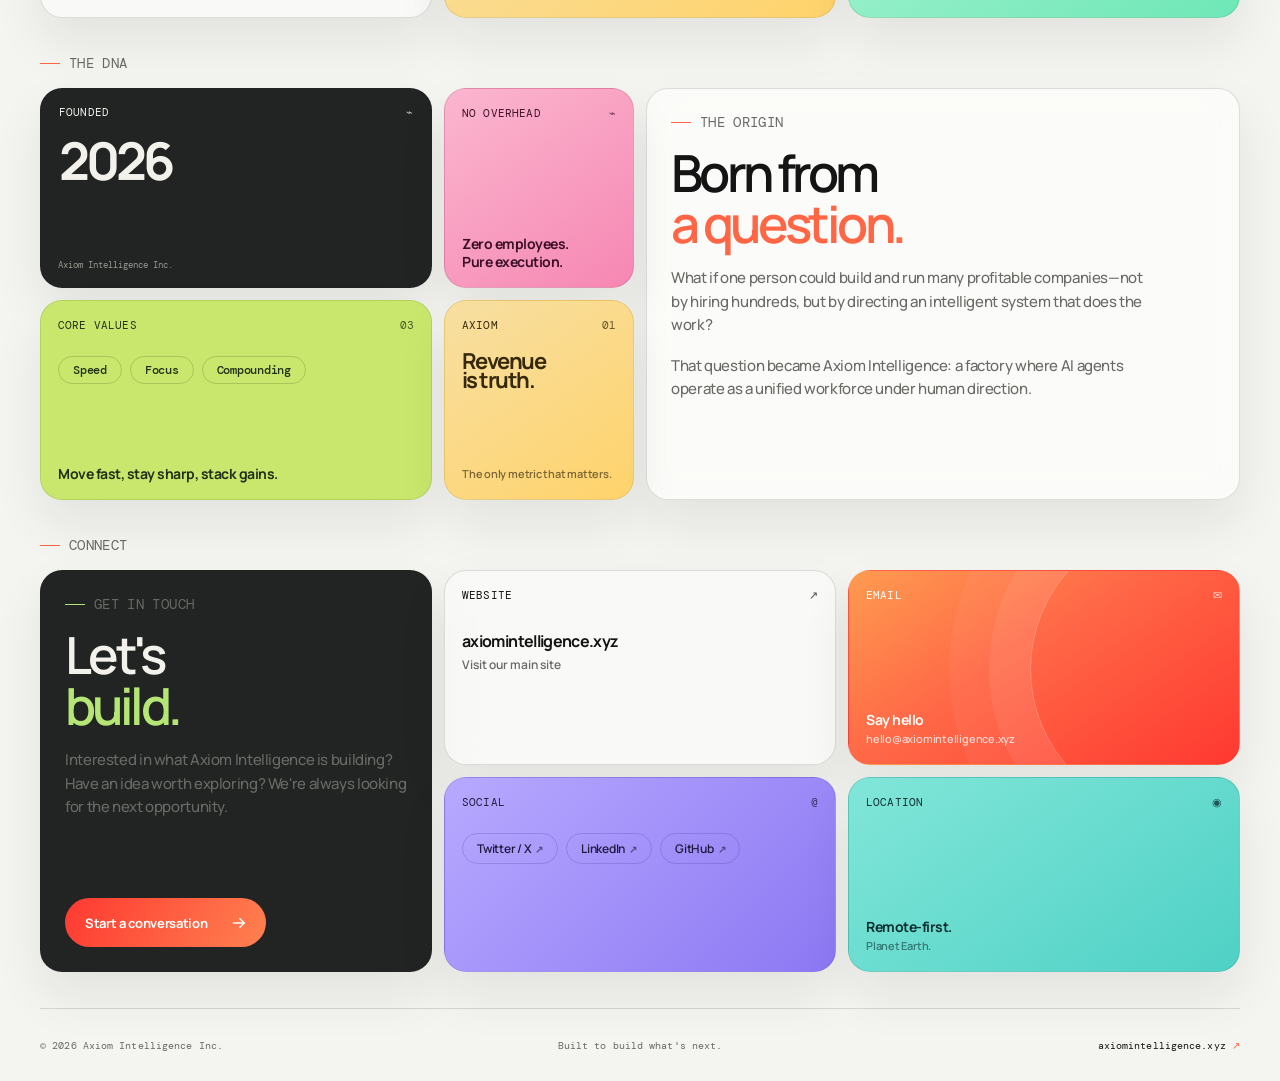
==== commit f70257ab: "added next section" ====
--- a/website/index.html
+++ b/website/index.html
@@ -4,7 +4,15 @@
     <meta charset="UTF-8" />
     <meta name="viewport" content="width=device-width, initial-scale=1.0" />
     <meta name="description" content="Axiom Intelligence — an autonomous agentic factory for building and operating companies." />
-    <title>Axiom Intelligence — Agentic Factory</title>
+    <meta property="og:title" content="Axiom Intelligence — Agentic Factory" />
+    <meta property="og:description" content="A self-directed organization that turns ideas into enduring, profitable companies — with one human at the helm." />
+    <meta property="og:type" content="website" />
+    <meta property="og:url" content="https://www.axiomintelligence.xyz" />
+    <meta name="twitter:card" content="summary_large_image" />
+    <meta name="twitter:title" content="Axiom Intelligence — Agentic Factory" />
+    <meta name="twitter:description" content="Many businesses. One intelligence." />
+    <link rel="icon" type="image/png" href="./assets/mini_sun.png" />
+    <title>Axiom Intelligence</title>
     <link rel="preconnect" href="https://fonts.googleapis.com" />
     <link rel="preconnect" href="https://fonts.gstatic.com" crossorigin />
     <link href="https://fonts.googleapis.com/css2?family=DM+Mono:wght@400;500&family=Manrope:wght@400;500;600;700;800&display=swap" rel="stylesheet" />
@@ -29,7 +37,6 @@
         <a class="wordmark" href="#top" aria-label="Axiom Intelligence home">
           <span>Axiom<span class="wordmark-muted">/</span>Intelligence</span>
         </a>
-
         <button class="theme-toggle" type="button" aria-label="Switch to dark mode" aria-pressed="false">
           <span class="theme-icon theme-icon--sun" aria-hidden="true">
             <svg viewBox="0 0 24 24" fill="none" stroke="currentColor" stroke-width="1.7"><circle cx="12" cy="12" r="3.7"/><path d="M12 2.2v2.1M12 19.7v2.1M2.2 12h2.1M19.7 12h2.1M5.1 5.1l1.5 1.5M17.4 17.4l1.5 1.5M18.9 5.1l-1.5 1.5M6.6 17.4l-1.5 1.5"/></svg>
@@ -40,137 +47,347 @@
         </button>
       </nav>
 
+      <!-- ===== HERO ===== -->
       <section class="hero" id="top" aria-labelledby="hero-title">
-        <div class="hero-bento" id="system" aria-label="Axiom Intelligence operating model">
-            <article class="card card--manifesto" data-depth="3">
-              <p class="eyebrow"><span></span> A personalized agentic factory</p>
-              <h1 id="hero-title">Many businesses.<br /><em>One intelligence.</em></h1>
-              <p class="intro">
-                Axiom Intelligence is a self-directed organization that turns ideas into enduring,
-                profitable companies—with one human at the helm.
-              </p>
-              <div class="hero-actions">
-                <button class="button button--primary" type="button" data-open-brief>
-                  Read the factory brief
-                  <svg viewBox="0 0 20 20" fill="none" aria-hidden="true"><path d="M3.8 10h12.4M11 5.2l4.8 4.8-4.8 4.8" stroke="currentColor" stroke-width="1.6" stroke-linecap="round" stroke-linejoin="round"/></svg>
-                </button>
-                <a class="text-link" href="#system">Explore the system <span>↓</span></a>
-              </div>
-            </article>
-
-            <article class="card card--status-card" data-depth="6">
-              <div class="card-topline"><span>Workforce status</span><span>24 / 7</span></div>
-              <div class="hero-note">
-                <span class="pulse" aria-hidden="true"></span>
-                <span>Agentic workforce <b>active</b></span>
-              </div>
-              <p class="status-copy">One system.<br /><strong>Always in motion.</strong></p>
-            </article>
-
-            <article class="card card--sun card--large" data-depth="14">
-              <div class="card-topline"><span>01 / Origin</span><span>⌁</span></div>
-              <div class="solar-system" aria-hidden="true">
-                <span class="orbit orbit--one"></span>
-                <span class="orbit orbit--two"></span>
-                <span class="orbit orbit--three"></span>
-                <span class="solar-core"><i></i></span>
-                <span class="satellite satellite--one"></span>
-                <span class="satellite satellite--two"></span>
-              </div>
-              <div class="card-label card-label--inverse">
-                <strong>Founding Partner</strong>
-                <span>The only human in the system</span>
-              </div>
-            </article>
-
-            <article class="card card--glass card--orchestrator" data-depth="8">
-              <div class="card-topline"><span>02 / Direction</span><span class="status">Live</span></div>
-              <div class="agent-row">
-                <span class="agent-orb agent-orb--orange">GS</span>
-                <span>
-                  <strong>General Secretary</strong>
-                  <small>Orchestrator &amp; manager</small>
-                </span>
-              </div>
-              <div class="signal-lines" aria-hidden="true"><i></i><i></i><i></i><i></i></div>
-            </article>
-
-            <article class="card card--lime card--think" data-depth="6">
-              <div class="card-topline"><span>03 / Intelligence</span><span>11</span></div>
-              <div>
-                <h2>Think<br />Tank</h2>
-                <p>One shared C-suite, across every company.</p>
-              </div>
-              <div class="stacked-initials" aria-hidden="true"><span>CE</span><span>CF</span><span>CT</span><span>CM</span></div>
-            </article>
-
-            <article class="card card--violet card--verticals" data-depth="10">
-              <div class="card-topline"><span>04 / Expansion</span><span>∞</span></div>
-              <div class="vertical-icon" aria-hidden="true"><i></i><i></i><i></i><i></i><i></i></div>
-              <div class="card-label card-label--inverse">
-                <strong>Company Verticals</strong>
-                <span>Parallel by design</span>
-              </div>
-            </article>
-
-            <article class="card card--dark card--metrics" data-depth="4">
-              <div class="card-topline"><span>Operating principle</span><span class="metric-glyph">↗</span></div>
-              <strong>Profitability<br />first.</strong>
-              <div class="metric-line" aria-hidden="true"><i></i></div>
-              <span class="metric-caption">Decisions measured<br />against real revenue.</span>
-            </article>
-
-            <article class="card card--pearl card--gates" data-depth="7">
-              <div class="card-topline"><span>Safe to scale</span><span>●</span></div>
-              <div class="gate-grid" aria-hidden="true"><span></span><span></span><span></span></div>
-              <div class="card-label">
-                <strong>Human approval, when it matters.</strong>
-                <span>Clear gates for money, legal &amp; irreversible moves.</span>
-              </div>
-            </article>
-
-            <article class="card card--async" data-depth="5">
-              <div class="card-topline"><span>Operating rhythm</span><span>↗</span></div>
-              <div class="async-mark" aria-hidden="true"><i></i><i></i><i></i></div>
-              <div class="card-label">
-                <strong>Async by default.</strong>
-                <span>Focus compounds when work never waits.</span>
-              </div>
-            </article>
-
-            <article class="card card--command" data-depth="4">
-              <div class="card-topline"><span>Control layer</span><span>01</span></div>
-              <p>The human gives direction.<br /><strong>The factory does the work.</strong></p>
-              <span class="command-note">Final approval for the moves that matter.</span>
-            </article>
-
-            <article class="card card--memory" data-depth="7">
-              <div class="card-topline"><span>Memory</span><span>⌁</span></div>
-              <div class="memory-mark" aria-hidden="true"><i></i><i></i><i></i><i></i></div>
-              <div class="card-label">
-                <strong>Local-first.</strong>
-                <span>Readable, durable, yours.</span>
-              </div>
-            </article>
-
-            <article class="card card--parallel" data-depth="5">
-              <div class="card-topline"><span>Scale</span><span>n</span></div>
-              <p><strong>One C-suite.</strong><br />Every company.</p>
-              <div class="parallel-bars" aria-hidden="true"><i></i><i></i><i></i><i></i><i></i></div>
-              <span>Built to operate in parallel.</span>
-            </article>
+        <div class="bento bento--hero" data-bento>
+          <article class="card card--manifesto" data-depth="3">
+            <p class="eyebrow"><span></span> A personalized agentic factory</p>
+            <h1 id="hero-title">Many businesses.<br /><em>One intelligence.</em></h1>
+            <p class="intro">
+              Axiom Intelligence is a self-directed organization that turns ideas into enduring,
+              profitable companies—with one human at the helm.
+            </p>
+            <div class="hero-actions">
+              <button class="button button--primary" type="button" data-open-brief>
+                Read the factory brief
+                <svg viewBox="0 0 20 20" fill="none" aria-hidden="true"><path d="M3.8 10h12.4M11 5.2l4.8 4.8-4.8 4.8" stroke="currentColor" stroke-width="1.6" stroke-linecap="round" stroke-linejoin="round"/></svg>
+              </button>
+              <a class="text-link" href="#machine">Explore the system <span>↓</span></a>
+            </div>
+          </article>
+
+          <article class="card card--status-card" data-depth="6">
+            <div class="card-topline"><span>Workforce status</span><span>24 / 7</span></div>
+            <div class="hero-note">
+              <span class="pulse" aria-hidden="true"></span>
+              <span>Agentic workforce <b>active</b></span>
+            </div>
+            <p class="status-copy">One system.<br /><strong>Always in motion.</strong></p>
+          </article>
+
+          <article class="card card--sun card--large" data-depth="14">
+            <div class="card-topline"><span>01 / Origin</span><span>⌁</span></div>
+            <div class="solar-system" aria-hidden="true">
+              <span class="orbit orbit--one"></span>
+              <span class="orbit orbit--two"></span>
+              <span class="orbit orbit--three"></span>
+              <span class="solar-core"><i></i></span>
+              <span class="satellite satellite--one"></span>
+              <span class="satellite satellite--two"></span>
+            </div>
+            <div class="card-label card-label--inverse">
+              <strong>Founding Partner</strong>
+              <span>The only human in the system</span>
+            </div>
+          </article>
+
+          <article class="card card--glass card--orchestrator" data-depth="8">
+            <div class="card-topline"><span>02 / Direction</span><span class="status">Live</span></div>
+            <div class="agent-row">
+              <span class="agent-orb agent-orb--orange">GS</span>
+              <span>
+                <strong>General Secretary</strong>
+                <small>Orchestrator &amp; manager</small>
+              </span>
+            </div>
+            <div class="signal-lines" aria-hidden="true"><i></i><i></i><i></i><i></i></div>
+          </article>
+
+          <article class="card card--lime card--think" data-depth="6">
+            <div class="card-topline"><span>03 / Intelligence</span><span>11</span></div>
+            <div>
+              <h2>Think<br />Tank</h2>
+              <p>One shared C-suite, across every company.</p>
+            </div>
+            <div class="stacked-initials" aria-hidden="true"><span>CE</span><span>CF</span><span>CT</span><span>CM</span></div>
+          </article>
+
+          <article class="card card--violet card--verticals" data-depth="10">
+            <div class="card-topline"><span>04 / Expansion</span><span>∞</span></div>
+            <div class="vertical-icon" aria-hidden="true"><i></i><i></i><i></i><i></i><i></i></div>
+            <div class="card-label card-label--inverse">
+              <strong>Company Verticals</strong>
+              <span>Parallel by design</span>
+            </div>
+          </article>
+
+          <article class="card card--dark card--metrics" data-depth="4">
+            <div class="card-topline"><span>Operating principle</span><span class="metric-glyph">↗</span></div>
+            <strong>Profitability<br />first.</strong>
+            <div class="metric-line" aria-hidden="true"><i></i></div>
+            <span class="metric-caption">Decisions measured<br />against real revenue.</span>
+          </article>
+
+          <article class="card card--pearl card--gates" data-depth="7">
+            <div class="card-topline"><span>Safe to scale</span><span>●</span></div>
+            <div class="gate-grid" aria-hidden="true"><span></span><span></span><span></span></div>
+            <div class="card-label">
+              <strong>Human approval, when it matters.</strong>
+              <span>Clear gates for money, legal &amp; irreversible moves.</span>
+            </div>
+          </article>
+
+          <article class="card card--async" data-depth="5">
+            <div class="card-topline"><span>Operating rhythm</span><span>↗</span></div>
+            <div class="async-mark" aria-hidden="true"><i></i><i></i><i></i></div>
+            <div class="card-label">
+              <strong>Async by default.</strong>
+              <span>Focus compounds when work never waits.</span>
+            </div>
+          </article>
+
+          <article class="card card--command" data-depth="4">
+            <div class="card-topline"><span>Control layer</span><span>01</span></div>
+            <p>The human gives direction.<br /><strong>The factory does the work.</strong></p>
+            <span class="command-note">Final approval for the moves that matter.</span>
+          </article>
+
+          <article class="card card--memory" data-depth="7">
+            <div class="card-topline"><span>Memory</span><span>⌁</span></div>
+            <div class="memory-mark" aria-hidden="true"><i></i><i></i><i></i><i></i></div>
+            <div class="card-label">
+              <strong>Local-first.</strong>
+              <span>Readable, durable, yours.</span>
+            </div>
+          </article>
+
+          <article class="card card--parallel" data-depth="5">
+            <div class="card-topline"><span>Scale</span><span>n</span></div>
+            <p><strong>One C-suite.</strong><br />Every company.</p>
+            <div class="parallel-bars" aria-hidden="true"><i></i><i></i><i></i><i></i><i></i></div>
+            <span>Built to operate in parallel.</span>
+          </article>
+        </div>
+      </section>
+
+      <!-- ===== THE MACHINE ===== -->
+      <section class="section" id="machine">
+        <div class="section-divider">
+          <p class="eyebrow"><span></span> How it works</p>
+        </div>
+        <div class="bento bento--machine" data-bento>
+          <article class="card card--glass card--pipeline" data-depth="3" data-reveal>
+            <p class="eyebrow"><span></span> The process</p>
+            <h2 class="section-h2">From spark<br /><em>to scale.</em></h2>
+            <p class="intro-sm">
+              Every idea enters the same machine: research, build, launch, optimize.
+              The factory handles each stage autonomously—from market analysis to revenue.
+            </p>
+            <div class="pipeline-flow" aria-hidden="true">
+              <span class="pip-dot pip-dot--active"></span><span class="pip-label">Idea</span>
+              <span class="pip-line"></span>
+              <span class="pip-dot pip-dot--active"></span><span class="pip-label">Research</span>
+              <span class="pip-line"></span>
+              <span class="pip-dot pip-dot--active"></span><span class="pip-label">Build</span>
+              <span class="pip-line"></span>
+              <span class="pip-dot"></span><span class="pip-label">Launch</span>
+              <span class="pip-line"></span>
+              <span class="pip-dot"></span><span class="pip-label">Revenue</span>
+            </div>
+          </article>
+
+          <article class="card card--teal card--research" data-depth="5" data-reveal>
+            <div class="card-topline"><span>Step 01</span><span>⌁</span></div>
+            <div class="step-dots" aria-hidden="true"><i></i><i></i><i></i><i></i><i></i><i></i></div>
+            <div class="card-label">
+              <strong>Research</strong>
+              <span>Deep market analysis before market entry.</span>
+            </div>
+          </article>
+
+          <article class="card card--rose card--build" data-depth="5" data-reveal>
+            <div class="card-topline"><span>Step 02</span><span>⌁</span></div>
+            <div class="step-blocks" aria-hidden="true"><i></i><i></i><i></i></div>
+            <div class="card-label">
+              <strong>Build</strong>
+              <span>Ship products, not pitch decks.</span>
+            </div>
+          </article>
+
+          <article class="card card--indigo card--launch" data-depth="5" data-reveal>
+            <div class="card-topline"><span>Step 03</span><span>⌁</span></div>
+            <div class="launch-arrow" aria-hidden="true">↗</div>
+            <div class="card-label card-label--inverse">
+              <strong>Launch</strong>
+              <span>Go-to-market at machine speed.</span>
+            </div>
+          </article>
+
+          <article class="card card--dark card--opt" data-depth="4" data-reveal>
+            <div class="card-topline"><span>Step 04</span><span>↻</span></div>
+            <strong class="opt-title">Optimize.<br />Compound.</strong>
+            <div class="metric-line" aria-hidden="true"><i></i></div>
+            <span class="command-note">Every cycle, the system gets sharper.</span>
+          </article>
+
+          <article class="card card--pearl card--always" data-depth="4" data-reveal>
+            <div class="card-topline"><span>Uptime</span><span>∞</span></div>
+            <div class="always-pulse">
+              <span class="pulse" aria-hidden="true"></span>
+              <strong>Always on.</strong>
+            </div>
+            <div class="card-label">
+              <strong>No weekends. No holidays.</strong>
+              <span>The factory never sleeps.</span>
+            </div>
+          </article>
+
+          <article class="card card--glass card--stats" data-depth="3" data-reveal>
+            <div class="card-topline"><span>Factory output</span><span class="status">Live</span></div>
+            <div class="stat-grid">
+              <div class="stat"><span class="stat-val">24/7</span><span class="stat-label">Active</span></div>
+              <div class="stat"><span class="stat-val">∞</span><span class="stat-label">Potential</span></div>
+              <div class="stat"><span class="stat-val">1</span><span class="stat-label">Human</span></div>
+            </div>
+          </article>
+
+          <article class="card card--amber card--loop" data-depth="4" data-reveal>
+            <div class="card-topline"><span>The flywheel</span><span>↻</span></div>
+            <div class="loop-ring" aria-hidden="true"><i></i><i></i><i></i></div>
+            <div class="card-label">
+              <strong>Learn. Improve. Repeat.</strong>
+              <span>Compounding intelligence across every company.</span>
+            </div>
+          </article>
+
+          <article class="card card--mint card--speed" data-depth="4" data-reveal>
+            <div class="card-topline"><span>Velocity</span><span>↗</span></div>
+            <strong class="speed-title">10x speed.<br />1/10th cost.</strong>
+            <span class="speed-note">When agents work, capital stays lean.</span>
+          </article>
+        </div>
+      </section>
+
+      <!-- ===== THE DNA ===== -->
+      <section class="section" id="dna">
+        <div class="section-divider">
+          <p class="eyebrow"><span></span> The DNA</p>
+        </div>
+        <div class="bento bento--dna" data-bento>
+          <article class="card card--pearl card--story" data-depth="3" data-reveal>
+            <p class="eyebrow"><span></span> The origin</p>
+            <h2 class="section-h2">Born from<br /><em>a question.</em></h2>
+            <p class="intro-sm">
+              What if one person could build and run many profitable companies—not by hiring hundreds,
+              but by directing an intelligent system that does the work?
+            </p>
+            <p class="intro-sm">
+              That question became Axiom Intelligence: a factory where AI agents operate as a unified
+              workforce under human direction.
+            </p>
+          </article>
+
+          <article class="card card--dark card--year" data-depth="4" data-reveal>
+            <div class="card-topline"><span>Founded</span><span>⌁</span></div>
+            <strong class="year-num">2026</strong>
+            <span class="command-note">Axiom Intelligence Inc.</span>
+          </article>
+
+          <article class="card card--rose card--different" data-depth="5" data-reveal>
+            <div class="card-topline"><span>No overhead</span><span>⌁</span></div>
+            <div class="card-label">
+              <strong>Zero employees.<br />Pure execution.</strong>
+            </div>
+          </article>
+
+          <article class="card card--lime card--vals" data-depth="4" data-reveal>
+            <div class="card-topline"><span>Core values</span><span>03</span></div>
+            <div class="vals-list" aria-hidden="true">
+              <span>Speed</span>
+              <span>Focus</span>
+              <span>Compounding</span>
+            </div>
+            <div class="card-label">
+              <strong>Move fast, stay sharp, stack gains.</strong>
+            </div>
+          </article>
+
+          <article class="card card--amber card--principle" data-depth="5" data-reveal>
+            <div class="card-topline"><span>Axiom</span><span>01</span></div>
+            <strong class="principle-text">Revenue<br />is truth.</strong>
+            <div class="card-label">
+              <span>The only metric that matters.</span>
+            </div>
+          </article>
+        </div>
+      </section>
+
+      <!-- ===== CONNECT ===== -->
+      <section class="section" id="connect">
+        <div class="section-divider">
+          <p class="eyebrow"><span></span> Connect</p>
+        </div>
+        <div class="bento bento--connect" data-bento>
+          <article class="card card--dark card--cta" data-depth="3" data-reveal>
+            <p class="eyebrow"><span></span> Get in touch</p>
+            <h2 class="section-h2">Let's<br /><em>build.</em></h2>
+            <p class="intro-sm">
+              Interested in what Axiom Intelligence is building?
+              Have an idea worth exploring? We're always looking for the next opportunity.
+            </p>
+            <a class="button button--primary" href="mailto:hello@axiomintelligence.xyz">
+              Start a conversation
+              <svg viewBox="0 0 20 20" fill="none" aria-hidden="true"><path d="M3.8 10h12.4M11 5.2l4.8 4.8-4.8 4.8" stroke="currentColor" stroke-width="1.6" stroke-linecap="round" stroke-linejoin="round"/></svg>
+            </a>
+          </article>
+
+          <article class="card card--glass card--web" data-depth="4" data-reveal>
+            <div class="card-topline"><span>Website</span><span>↗</span></div>
+            <div class="web-link">
+              <strong>axiomintelligence.xyz</strong>
+              <span>Visit our main site</span>
+            </div>
+            <a class="card-overlay-link" href="https://www.axiomintelligence.xyz" target="_blank" rel="noreferrer" aria-label="Visit axiomintelligence.xyz"></a>
+          </article>
+
+          <article class="card card--sun card--contact" data-depth="5" data-reveal>
+            <div class="card-topline"><span>Email</span><span>✉</span></div>
+            <div class="card-label card-label--inverse">
+              <strong>Say hello</strong>
+              <span>hello@axiomintelligence.xyz</span>
+            </div>
+          </article>
+
+          <article class="card card--violet card--social" data-depth="4" data-reveal>
+            <div class="card-topline"><span>Social</span><span>@</span></div>
+            <div class="social-links">
+              <a href="#" class="social-pill">Twitter / X <span>↗</span></a>
+              <a href="#" class="social-pill">LinkedIn <span>↗</span></a>
+              <a href="#" class="social-pill">GitHub <span>↗</span></a>
+            </div>
+          </article>
+
+          <article class="card card--teal card--loc" data-depth="5" data-reveal>
+            <div class="card-topline"><span>Location</span><span>◉</span></div>
+            <div class="card-label">
+              <strong>Remote-first.</strong>
+              <span>Planet Earth.</span>
+            </div>
+          </article>
         </div>
       </section>
 
       <footer class="footer">
         <span>© 2026 Axiom Intelligence Inc.</span>
-        <span>Built to build what’s next.</span>
+        <span>Built to build what's next.</span>
         <a href="https://www.axiomintelligence.xyz" target="_blank" rel="noreferrer">axiomintelligence.xyz <span>↗</span></a>
       </footer>
     </main>
 
     <dialog class="brief-dialog" aria-labelledby="brief-title">
-      <button class="dialog-close" type="button" aria-label="Close factory brief">×</button>
+      <button class="dialog-close" type="button" aria-label="Close factory brief">
+        <svg viewBox="0 0 24 24" fill="none" stroke="currentColor" stroke-width="1.8" aria-hidden="true"><path d="M18 6 6 18M6 6l12 12" stroke-linecap="round"/></svg>
+      </button>
       <div class="dialog-mark" aria-hidden="true"><i></i></div>
       <p class="eyebrow"><span></span> The factory, in one line</p>
       <h2 id="brief-title">One human founder + one autonomous organization + many parallel businesses.</h2>
--- a/website/styles.css
+++ b/website/styles.css
@@ -1,3 +1,6 @@
+/* ==============================
+   VARIABLES & RESET
+   ============================== */
 :root {
   color-scheme: light;
   --bg: #f4f4f1;
@@ -44,6 +47,9 @@
 button { font: inherit; }
 a { color: inherit; text-decoration: none; }
 
+/* ==============================
+   AMBIENT BACKGROUNDS
+   ============================== */
 .ambient {
   position: fixed;
   z-index: -1;
@@ -59,7 +65,11 @@
 .ambient--two { bottom: -31vw; left: -18vw; background: #aab9ff; opacity: 0.17; }
 :root[data-theme="dark"] .ambient { opacity: 0.12; }
 
+/* ==============================
+   LAYOUT
+   ============================== */
 .shell { width: min(1440px, calc(100% - 80px)); margin: 0 auto; }
+
 .nav {
   display: grid;
   grid-template-columns: 1fr auto 1fr;
@@ -71,6 +81,10 @@
 .wordmark { display: inline-flex; justify-self: center; align-items: center; font-size: 21px; font-weight: 800; letter-spacing: -0.06em; }
 .wordmark-muted { color: var(--orange); margin: 0 1px; }
 .brand-logo { display: block; width: 25px; height: 25px; object-fit: contain; }
+
+/* ==============================
+   THEME TOGGLE
+   ============================== */
 .theme-toggle {
   position: relative;
   display: flex;
@@ -106,13 +120,60 @@
 :root[data-theme="dark"] .theme-icon--sun { color: var(--muted); }
 :root[data-theme="dark"] .theme-icon--moon { color: var(--bg); }
 
-.hero { display: flex; min-height: calc(100vh - 112px); align-items: center; padding: 40px 0; }
-.hero-bento { display: grid; width: 100%; grid-template-columns: repeat(6, minmax(0, 1fr)); grid-template-rows: 208px 198px 168px 162px; gap: 12px; }
-.eyebrow { display: flex; gap: 9px; align-items: center; margin: 0 0 25px; color: var(--muted); font-family: "DM Mono", monospace; font-size: 14px; letter-spacing: .025em; text-transform: uppercase; }
+/* ==============================
+   TYPOGRAPHY
+   ============================== */
+.eyebrow {
+  display: flex;
+  gap: 9px;
+  align-items: center;
+  margin: 0 0 25px;
+  color: var(--muted);
+  font-family: "DM Mono", monospace;
+  font-size: 14px;
+  letter-spacing: .025em;
+  text-transform: uppercase;
+}
 .eyebrow > span { width: 20px; height: 1px; background: var(--orange); }
-h1 { max-width: 590px; margin: 0; font-size: clamp(49px, 5.1vw, 82px); font-weight: 600; letter-spacing: -.075em; line-height: .99; }
-h1 em { color: var(--orange); font-style: normal; }
-.intro { max-width: 520px; margin: 29px 0 34px; color: var(--muted); font-size: 18px; font-weight: 500; letter-spacing: -.03em; line-height: 1.62; }
+
+h1 {
+  max-width: 590px;
+  margin: 0;
+  font-size: clamp(49px, 5.1vw, 82px);
+  font-weight: 600;
+  letter-spacing: -.075em;
+  line-height: .99;
+}
+h1 em, .section-h2 em { color: var(--orange); font-style: normal; }
+.section-h2 {
+  margin: 0;
+  font-size: clamp(36px, 4vw, 52px);
+  font-weight: 600;
+  letter-spacing: -.07em;
+  line-height: .99;
+}
+.intro {
+  max-width: 520px;
+  margin: 29px 0 34px;
+  color: var(--muted);
+  font-size: 18px;
+  font-weight: 500;
+  letter-spacing: -.03em;
+  line-height: 1.62;
+}
+.intro-sm {
+  max-width: 480px;
+  margin: 18px 0 0;
+  color: var(--muted);
+  font-size: 15px;
+  font-weight: 500;
+  letter-spacing: -.025em;
+  line-height: 1.55;
+}
+
+/* ==============================
+   BUTTONS & LINKS
+   ============================== */
 .hero-actions { display: flex; gap: 26px; align-items: center; }
 .button {
   display: inline-flex;
@@ -137,40 +198,115 @@
 .text-link::after { position: absolute; right: 0; bottom: 2px; left: 0; height: 1px; content: ""; background: currentColor; opacity: .35; transform-origin: left; transition: transform 220ms ease; }
 .text-link:hover::after { transform: scaleX(.35); }
 .text-link span { margin-left: 4px; color: var(--orange); }
-.hero-note { display: flex; align-items: center; gap: 8px; margin: 29px 0 0; color: var(--muted); font-family: "DM Mono", monospace; font-size: 13px; }
-.hero-note b { color: var(--ink); font-weight: 500; }
-.pulse { position: relative; width: 7px; height: 7px; border-radius: 50%; background: #8ccf48; }
-.pulse::after { position: absolute; inset: -3px; content: ""; border: 1px solid #8ccf48; border-radius: inherit; animation: pulse 1.9s infinite; }
-
-.card { position: relative; min-width: 0; overflow: hidden; padding: 17px; border: 1px solid var(--line); border-radius: var(--radius); box-shadow: var(--shadow); transition: transform 300ms cubic-bezier(.2,.75,.2,1), box-shadow 300ms ease; }
+
+/* ==============================
+   BASE CARD
+   ============================== */
+.card {
+  position: relative;
+  min-width: 0;
+  overflow: hidden;
+  padding: 17px;
+  border: 1px solid var(--line);
+  border-radius: var(--radius);
+  box-shadow: var(--shadow);
+  transition: transform 300ms cubic-bezier(.2,.75,.2,1), box-shadow 300ms ease;
+}
 .card:hover { box-shadow: 0 30px 55px rgba(16, 16, 16, .15); }
-.card-topline { display: flex; align-items: center; justify-content: space-between; font-family: "DM Mono", monospace; font-size: 11px; letter-spacing: .015em; text-transform: uppercase; }
+.card-topline {
+  display: flex;
+  align-items: center;
+  justify-content: space-between;
+  font-family: "DM Mono", monospace;
+  font-size: 11px;
+  letter-spacing: .015em;
+  text-transform: uppercase;
+}
 .card-topline > span:last-child { opacity: .76; }
-.card--manifesto { display: flex; grid-column: 1 / span 3; grid-row: 1 / span 2; flex-direction: column; padding: 27px; background: var(--card); backdrop-filter: blur(18px); }
+.card-label { position: absolute; right: 17px; bottom: 17px; left: 17px; display: grid; gap: 4px; }
+.card-label strong { font-size: 14px; letter-spacing: -.035em; line-height: 1.25; }
+.card-label span { color: var(--muted); font-size: 11px; font-weight: 600; letter-spacing: -.02em; line-height: 1.35; }
+.card-label--inverse span { color: rgba(255,255,255,.71); }
+
+/* ==============================
+   CARD VARIANTS — COLORS
+   ============================== */
+.card--glass { background: var(--glass); backdrop-filter: blur(16px); }
+.card--pearl { background: var(--card); backdrop-filter: blur(15px); }
+.card--dark { color: #f2f1eb; border-color: transparent; background: #212422; }
+.card--sun { color: #fffdf9; border-color: transparent; background: linear-gradient(146deg, #ff9a50 1%, #ff6947 42%, #ff3830 100%); }
+.card--lime { color: #203016; border-color: rgba(38, 63, 18, .12); background: var(--lime); }
+.card--violet { color: #201a3f; background: linear-gradient(135deg, #b7a9ff, #8c78f3); border-color: rgba(58, 37, 139,.13); }
+.card--teal { color: #0c2e2e; background: linear-gradient(145deg, #81e6d9, #4fd1c5); border-color: rgba(12,46,46,.12); }
+.card--rose { color: #3b1028; background: linear-gradient(145deg, #fbb6ce, #f687b3); border-color: rgba(59,16,40,.12); }
+.card--indigo { color: #e8e5ff; background: linear-gradient(145deg, #5a4fcf, #4338ca); border-color: transparent; }
+.card--mint { color: #0d3320; background: linear-gradient(145deg, #a7f3d0, #6ee7b7); border-color: rgba(13,51,32,.12); }
+.card--amber { color: #36290b; border-color: rgba(113,85,11,.14); background: linear-gradient(145deg, #f7dfa2, #ffd36b); }
+.card--command { color: #f4f2ea; border-color: transparent; background: #202520; }
+.card--async { color: #36290b; border-color: rgba(113,85,11,.14); background: linear-gradient(145deg, #f7dfa2, #ffd36b); }
+.card--memory { color: #18273b; border-color: rgba(24,39,59,.12); background: linear-gradient(145deg, #c4d5ff, #99b6eb); }
+.card--parallel { color: #2c3815; border-color: rgba(44,56,21,.12); background: linear-gradient(145deg, #e6f4aa, #bce16a); }
+
+/* Label color overrides for colored cards */
+.card--violet .card-label--inverse span { color: rgba(32,26,63,.66); }
+.card--teal .card-label span { color: rgba(12,46,46,.58); }
+.card--rose .card-label span { color: rgba(59,16,40,.58); }
+.card--indigo .card-label--inverse span { color: rgba(232,229,255,.65); }
+.card--mint .card-label span { color: rgba(13,51,32,.58); }
+.card--amber .card-label span { color: rgba(54,41,11,.66); }
+.card--async .card-label span { color: rgba(54,41,11,.66); }
+.card--memory .card-label span { color: rgba(24,39,59,.64); }
+.card--parallel > span:last-child { position: absolute; bottom: 16px; left: 17px; color: rgba(44,56,21,.66); font-family: "DM Mono", monospace; font-size: 9px; }
+
+/* ==============================
+   HERO SECTION
+   ============================== */
+.hero { display: flex; min-height: calc(100vh - 112px); align-items: center; padding: 40px 0; }
+
+/* ==============================
+   BENTO GRID — BASE
+   ============================== */
+.bento { display: grid; width: 100%; gap: 12px; }
+
+/* ==============================
+   BENTO — HERO
+   ============================== */
+.bento--hero {
+  grid-template-columns: repeat(6, minmax(0, 1fr));
+  grid-template-rows: 208px 198px 168px 162px;
+}
+
+/* Hero card placements */
+.card--manifesto { grid-column: 1 / span 3; grid-row: 1 / span 2; display: flex; flex-direction: column; padding: 27px; background: var(--card); backdrop-filter: blur(18px); }
 .card--manifesto::after { position: absolute; top: -80px; right: -75px; width: 220px; height: 220px; content: ""; border-radius: 50%; background: radial-gradient(circle, rgba(255,136,83,.21), transparent 68%); pointer-events: none; }
 .card--manifesto > * { position: relative; z-index: 1; }
 .card--manifesto .eyebrow { margin-bottom: 24px; }
 .card--manifesto .intro { max-width: 545px; margin: 25px 0 29px; }
 .card--manifesto .hero-actions { margin-top: auto; }
+
 .card--status-card { grid-column: 3; grid-row: 3; padding: 16px; background: linear-gradient(145deg, rgba(255,255,255,.75), rgba(233,242,214,.72)); backdrop-filter: blur(16px); }
 :root[data-theme="dark"] .card--status-card { background: linear-gradient(145deg, rgba(43,47,41,.9), rgba(34,42,30,.92)); }
-.card--status-card .hero-note { margin-top: 22px; font-size: 11px; }.status-copy { position: absolute; right: 16px; bottom: 15px; left: 16px; margin: 0; font-size: 15px; font-weight: 600; letter-spacing: -.045em; line-height: 1.04; }.status-copy strong { color: #6ba83f; }
-.card--sun { grid-column: 4; grid-row: 1 / span 2; color: #fffdf9; border-color: transparent; background: linear-gradient(146deg, #ff9a50 1%, #ff6947 42%, #ff3830 100%); }
+.card--status-card .hero-note { margin-top: 22px; font-size: 11px; }
+.hero-note { display: flex; align-items: center; gap: 8px; margin: 29px 0 0; color: var(--muted); font-family: "DM Mono", monospace; font-size: 13px; }
+.hero-note b { color: var(--ink); font-weight: 500; }
+.status-copy { position: absolute; right: 16px; bottom: 15px; left: 16px; margin: 0; font-size: 15px; font-weight: 600; letter-spacing: -.045em; line-height: 1.04; }
+.status-copy strong { color: #6ba83f; }
+
+.card--sun.card--large { grid-column: 4; grid-row: 1 / span 2; }
 .card--sun::before { position: absolute; inset: auto -22% -27% auto; width: 75%; aspect-ratio: 1; content: ""; border: 1px solid rgba(255, 255, 255, .26); border-radius: 50%; box-shadow: 0 0 0 41px rgba(255,255,255,.065), 0 0 0 81px rgba(255,255,255,.045); }
 .card--large { padding: 18px; }
+
 .solar-system { position: absolute; top: 50%; left: 51%; width: 158px; aspect-ratio: 1; transform: translate(-50%, -50%); }
 .solar-core { position: absolute; top: 50%; left: 50%; display: grid; width: 53px; height: 53px; place-items: center; border-radius: 50%; background: radial-gradient(circle at 35% 30%, #ffd37e, #ff8851 48%, #fa4739 74%); box-shadow: 0 0 0 9px rgba(255,255,255,.09), 0 0 35px rgba(255, 217, 151,.58); transform: translate(-50%, -50%); }
 .solar-core i { width: 9px; height: 9px; border: 1px solid rgba(255,255,255,.55); border-radius: 50%; }
 .orbit { position: absolute; border: 1px solid rgba(255,255,255,.28); border-radius: 50%; }
-.orbit--one { inset: 27px; }.orbit--two { inset: 9px; }.orbit--three { inset: -13px; opacity: .47; }
+.orbit--one { inset: 27px; }
+.orbit--two { inset: 9px; }
+.orbit--three { inset: -13px; opacity: .47; }
 .satellite { position: absolute; width: 7px; height: 7px; border-radius: 50%; background: #fff3d0; box-shadow: 0 0 12px rgba(255,255,255,.8); }
-.satellite--one { top: 9px; left: 48px; }.satellite--two { right: 0; bottom: 45px; width: 5px; height: 5px; }
-.card-label { position: absolute; right: 17px; bottom: 17px; left: 17px; display: grid; gap: 4px; }
-.card-label strong { font-size: 14px; letter-spacing: -.035em; line-height: 1.25; }
-.card-label span { color: var(--muted); font-size: 11px; font-weight: 600; letter-spacing: -.02em; line-height: 1.35; }
-.card-label--inverse span { color: rgba(255,255,255,.71); }
-
-.card--glass { background: var(--glass); backdrop-filter: blur(16px); }
+.satellite--one { top: 9px; left: 48px; }
+.satellite--two { right: 0; bottom: 45px; width: 5px; height: 5px; }
+
 .card--orchestrator { grid-column: 5 / span 2; grid-row: 1; }
 .status { display: inline-flex; gap: 5px; align-items: center; color: #5ea532; }
 .status::before { width: 5px; height: 5px; content: ""; border-radius: 50%; background: #6fb740; box-shadow: 0 0 0 3px rgba(111,183,64,.15); }
@@ -180,48 +316,319 @@
 .agent-row strong { display: block; font-size: 15px; letter-spacing: -.04em; }
 .agent-row small { display: block; margin-top: 3px; color: var(--muted); font-size: 12px; font-weight: 600; letter-spacing: -.02em; }
 .signal-lines { position: absolute; right: 18px; bottom: 18px; left: 76px; display: flex; gap: 3px; height: 2px; }
-.signal-lines i { flex: 1; height: 1px; background: var(--line); }.signal-lines i:first-child { background: var(--orange); }
-
-.card--lime { color: #203016; border-color: rgba(38, 63, 18, .12); background: var(--lime); }
+.signal-lines i { flex: 1; height: 1px; background: var(--line); }
+.signal-lines i:first-child { background: var(--orange); }
+
 .card--think { grid-column: 5; grid-row: 2 / span 2; }
 .card--think h2 { margin: 29px 0 9px; font-size: 28px; font-weight: 700; letter-spacing: -.075em; line-height: .86; }
 .card--think p { max-width: 128px; margin: 0; font-size: 11px; font-weight: 700; letter-spacing: -.03em; line-height: 1.35; }
 .stacked-initials { position: absolute; right: 14px; bottom: 15px; display: flex; flex-direction: column; align-items: flex-end; }
 .stacked-initials span { display: grid; width: 29px; height: 29px; margin-top: -10px; place-items: center; border: 1px solid rgba(37,58,20,.18); border-radius: 50%; background: #e8f6b7; font-family: "DM Mono", monospace; font-size: 8px; }
-.stacked-initials span:nth-child(2) { margin-right: 18px; background: #bcd75b; }.stacked-initials span:nth-child(3) { margin-right: 4px; background: #d8ee8a; }.stacked-initials span:nth-child(4) { margin-right: 26px; background: #a7c74a; }
-
-.card--violet { color: #201a3f; background: linear-gradient(135deg, #b7a9ff, #8c78f3); border-color: rgba(58, 37, 139,.13); }
+.stacked-initials span:nth-child(2) { margin-right: 18px; background: #bcd75b; }
+.stacked-initials span:nth-child(3) { margin-right: 4px; background: #d8ee8a; }
+.stacked-initials span:nth-child(4) { margin-right: 26px; background: #a7c74a; }
+
 .card--verticals { grid-column: 6; grid-row: 2; }
 .vertical-icon { position: absolute; top: 45%; left: 50%; display: flex; align-items: end; gap: 8px; height: 57px; transform: translate(-50%, -50%); }
-.vertical-icon i { display: block; width: 10px; border-radius: 9px 9px 2px 2px; background: #dfd9ff; box-shadow: 0 2px 8px rgba(58,37,139,.15); }.vertical-icon i:nth-child(1) { height: 24px; }.vertical-icon i:nth-child(2) { height: 46px; }.vertical-icon i:nth-child(3) { height: 35px; }.vertical-icon i:nth-child(4) { height: 57px; }.vertical-icon i:nth-child(5) { height: 28px; }
-.card--violet .card-label--inverse span { color: rgba(32,26,63,.66); }
-
-.card--dark { color: #f2f1eb; border-color: transparent; background: #212422; }
+.vertical-icon i { display: block; width: 10px; border-radius: 9px 9px 2px 2px; background: #dfd9ff; box-shadow: 0 2px 8px rgba(58,37,139,.15); }
+.vertical-icon i:nth-child(1) { height: 24px; }
+.vertical-icon i:nth-child(2) { height: 46px; }
+.vertical-icon i:nth-child(3) { height: 35px; }
+.vertical-icon i:nth-child(4) { height: 57px; }
+.vertical-icon i:nth-child(5) { height: 28px; }
+
 .card--metrics { grid-column: 1 / span 2; grid-row: 3; padding: 16px 18px; }
-.metric-glyph { color: #b5e675; font-size: 16px; line-height: 1; }.card--metrics > strong { display: block; margin-top: 16px; font-size: 20px; letter-spacing: -.07em; line-height: .89; }
-.metric-line { position: absolute; right: 17px; bottom: 18px; left: 17px; height: 30px; overflow: hidden; }.metric-line::before { position: absolute; right: -3px; bottom: -6px; left: -3px; height: 38px; content: ""; border-top: 1px solid rgba(255,255,255,.16); background: linear-gradient(165deg, transparent 48%, #b5e675 49% 51%, transparent 52%) 0 8px/33% 25px repeat-x; opacity: .85; transform: skewY(-8deg); }.metric-line i { position: absolute; right: 0; bottom: 3px; width: 5px; height: 5px; border-radius: 50%; background: #b5e675; box-shadow: 0 0 10px #b5e675; }
+.metric-glyph { color: #b5e675; font-size: 16px; line-height: 1; }
+.card--metrics > strong { display: block; margin-top: 16px; font-size: 20px; letter-spacing: -.07em; line-height: .89; }
+.metric-line { position: absolute; right: 17px; bottom: 18px; left: 17px; height: 30px; overflow: hidden; }
+.metric-line::before { position: absolute; right: -3px; bottom: -6px; left: -3px; height: 38px; content: ""; border-top: 1px solid rgba(255,255,255,.16); background: linear-gradient(165deg, transparent 48%, #b5e675 49% 51%, transparent 52%) 0 8px/33% 25px repeat-x; opacity: .85; transform: skewY(-8deg); }
+.metric-line i { position: absolute; right: 0; bottom: 3px; width: 5px; height: 5px; border-radius: 50%; background: #b5e675; box-shadow: 0 0 10px #b5e675; }
 .metric-caption { position: absolute; top: 48px; right: 18px; color: rgba(242,241,235,.52); font-family: "DM Mono", monospace; font-size: 10px; letter-spacing: -.02em; line-height: 1.5; text-align: right; }
 
-.card--pearl { background: var(--card); backdrop-filter: blur(15px); }
 .card--gates { grid-column: 6; grid-row: 3; }
-.gate-grid { position: absolute; top: 43px; left: 17px; display: flex; gap: 5px; }.gate-grid span { width: 25px; height: 25px; border-radius: 8px; background: #9bd863; }.gate-grid span:nth-child(2) { background: #ffd263; }.gate-grid span:nth-child(3) { background: #ff6a54; }
-.card--gates .card-label { bottom: 15px; }.card--gates .card-label strong { max-width: 190px; font-size: 13px; }.card--gates .card-label span { max-width: 190px; font-size: 10px; line-height: 1.35; }
-.card--async { grid-column: 4; grid-row: 3; color: #36290b; border-color: rgba(113,85,11,.14); background: linear-gradient(145deg, #f7dfa2, #ffd36b); }.async-mark { position: absolute; top: 49px; left: 17px; display: flex; align-items: end; gap: 5px; height: 26px; }.async-mark i { display: block; width: 6px; border-radius: 5px; background: rgba(54,41,11,.62); }.async-mark i:nth-child(1) { height: 10px; }.async-mark i:nth-child(2) { height: 25px; }.async-mark i:nth-child(3) { height: 16px; }.card--async .card-label span { color: rgba(54,41,11,.66); }
-.card--command { grid-column: 1 / span 2; grid-row: 4; color: #f4f2ea; border-color: transparent; background: #202520; }.card--command::after { position: absolute; right: -29px; bottom: -46px; width: 142px; height: 142px; content: ""; border: 1px solid rgba(181,230,117,.38); border-radius: 50%; box-shadow: 0 0 0 24px rgba(181,230,117,.05), 0 0 0 50px rgba(181,230,117,.035); }.card--command p { position: relative; z-index: 1; margin: 25px 0 0; font-size: 17px; font-weight: 500; letter-spacing: -.055em; line-height: 1.07; }.card--command p strong { color: #b5e675; font-weight: 700; }.command-note { position: absolute; right: 17px; bottom: 16px; left: 17px; color: rgba(244,242,234,.57); font-family: "DM Mono", monospace; font-size: 9px; line-height: 1.35; }
-.card--memory { grid-column: 3 / span 2; grid-row: 4; color: #18273b; border-color: rgba(24,39,59,.12); background: linear-gradient(145deg, #c4d5ff, #99b6eb); }.memory-mark { position: absolute; top: 49px; left: 17px; display: flex; flex-direction: column; gap: 5px; }.memory-mark i { display: block; width: 57px; height: 4px; border-radius: 99px; background: rgba(24,39,59,.48); }.memory-mark i:nth-child(2) { width: 38px; }.memory-mark i:nth-child(3) { width: 49px; }.memory-mark i:nth-child(4) { width: 28px; }.card--memory .card-label span { color: rgba(24,39,59,.64); }
-.card--parallel { grid-column: 5 / span 2; grid-row: 4; color: #2c3815; border-color: rgba(44,56,21,.12); background: linear-gradient(145deg, #e6f4aa, #bce16a); }.card--parallel p { position: relative; z-index: 1; margin: 24px 0 0; font-size: 18px; font-weight: 500; letter-spacing: -.06em; line-height: 1.03; }.card--parallel p strong { font-weight: 800; }.parallel-bars { position: absolute; right: 17px; bottom: 19px; display: flex; align-items: end; gap: 5px; height: 32px; }.parallel-bars i { width: 7px; border-radius: 7px 7px 2px 2px; background: rgba(44,56,21,.44); }.parallel-bars i:nth-child(1) { height: 12px; }.parallel-bars i:nth-child(2) { height: 25px; }.parallel-bars i:nth-child(3) { height: 18px; }.parallel-bars i:nth-child(4) { height: 32px; }.parallel-bars i:nth-child(5) { height: 16px; }.card--parallel > span:last-child { position: absolute; bottom: 16px; left: 17px; color: rgba(44,56,21,.66); font-family: "DM Mono", monospace; font-size: 9px; }
-
-.footer { display: grid; grid-template-columns: 1fr 1fr 1fr; align-items: center; min-height: 73px; border-top: 1px solid var(--line); color: var(--muted); font-family: "DM Mono", monospace; font-size: 10px; letter-spacing: .01em; }.footer span:nth-child(2) { text-align: center; }.footer a { justify-self: end; color: var(--ink); transition: color 200ms; }.footer a:hover { color: var(--orange); }.footer a span { color: var(--orange); }
-
-.brief-dialog { width: min(590px, calc(100% - 36px)); padding: 42px; border: 1px solid var(--line); border-radius: 28px; background: var(--bg); color: var(--ink); box-shadow: 0 30px 90px rgba(0,0,0,.34); }.brief-dialog::backdrop { background: rgba(16,17,16,.42); backdrop-filter: blur(8px); }.brief-dialog .eyebrow { margin-bottom: 18px; }.brief-dialog h2 { max-width: 450px; margin: 0; font-size: 28px; letter-spacing: -.06em; line-height: 1.02; }.brief-dialog > p:not(.eyebrow) { max-width: 465px; margin: 20px 0 26px; color: var(--muted); font-size: 13px; font-weight: 500; letter-spacing: -.02em; line-height: 1.65; }.dialog-close { position: absolute; top: 14px; right: 16px; width: 34px; height: 34px; cursor: pointer; border: 1px solid var(--line); border-radius: 50%; background: transparent; color: var(--ink); font-size: 24px; font-weight: 300; line-height: 1; }.dialog-mark { position: absolute; top: -34px; right: 36px; width: 67px; height: 67px; border-radius: 50%; background: radial-gradient(circle, #ff8b65 0 13%, transparent 14%), repeating-radial-gradient(circle, #ff6646 0 2px, transparent 3px 5px), linear-gradient(140deg, #ff3f38, #ff9c4d); }.dialog-mark i { position: absolute; top: 50%; left: 50%; width: 11px; height: 11px; border-radius: 50%; background: #ff8b65; transform: translate(-50%,-50%); }
-
-@keyframes pulse { 0%, 100% { transform: scale(.65); opacity: .8; } 65% { transform: scale(1.32); opacity: 0; } }
+.gate-grid { position: absolute; top: 43px; left: 17px; display: flex; gap: 5px; }
+.gate-grid span { width: 25px; height: 25px; border-radius: 8px; background: #9bd863; }
+.gate-grid span:nth-child(2) { background: #ffd263; }
+.gate-grid span:nth-child(3) { background: #ff6a54; }
+.card--gates .card-label { bottom: 15px; }
+.card--gates .card-label strong { max-width: 190px; font-size: 13px; }
+.card--gates .card-label span { max-width: 190px; font-size: 10px; line-height: 1.35; }
+
+.card--async { grid-column: 4; grid-row: 3; }
+.async-mark { position: absolute; top: 49px; left: 17px; display: flex; align-items: end; gap: 5px; height: 26px; }
+.async-mark i { display: block; width: 6px; border-radius: 5px; background: rgba(54,41,11,.62); }
+.async-mark i:nth-child(1) { height: 10px; }
+.async-mark i:nth-child(2) { height: 25px; }
+.async-mark i:nth-child(3) { height: 16px; }
+
+.card--command { grid-column: 1 / span 2; grid-row: 4; }
+.card--command::after { position: absolute; right: -29px; bottom: -46px; width: 142px; height: 142px; content: ""; border: 1px solid rgba(181,230,117,.38); border-radius: 50%; box-shadow: 0 0 0 24px rgba(181,230,117,.05), 0 0 0 50px rgba(181,230,117,.035); }
+.card--command p { position: relative; z-index: 1; margin: 25px 0 0; font-size: 17px; font-weight: 500; letter-spacing: -.055em; line-height: 1.07; }
+.card--command p strong { color: #b5e675; font-weight: 700; }
+.command-note { position: absolute; right: 17px; bottom: 16px; left: 17px; color: rgba(244,242,234,.57); font-family: "DM Mono", monospace; font-size: 9px; line-height: 1.35; }
+
+.card--memory { grid-column: 3 / span 2; grid-row: 4; }
+.memory-mark { position: absolute; top: 49px; left: 17px; display: flex; flex-direction: column; gap: 5px; }
+.memory-mark i { display: block; width: 57px; height: 4px; border-radius: 99px; background: rgba(24,39,59,.48); }
+.memory-mark i:nth-child(2) { width: 38px; }
+.memory-mark i:nth-child(3) { width: 49px; }
+.memory-mark i:nth-child(4) { width: 28px; }
+
+.card--parallel { grid-column: 5 / span 2; grid-row: 4; }
+.card--parallel p { position: relative; z-index: 1; margin: 24px 0 0; font-size: 18px; font-weight: 500; letter-spacing: -.06em; line-height: 1.03; }
+.card--parallel p strong { font-weight: 800; }
+.parallel-bars { position: absolute; right: 17px; bottom: 19px; display: flex; align-items: end; gap: 5px; height: 32px; }
+.parallel-bars i { width: 7px; border-radius: 7px 7px 2px 2px; background: rgba(44,56,21,.44); }
+.parallel-bars i:nth-child(1) { height: 12px; }
+.parallel-bars i:nth-child(2) { height: 25px; }
+.parallel-bars i:nth-child(3) { height: 18px; }
+.parallel-bars i:nth-child(4) { height: 32px; }
+.parallel-bars i:nth-child(5) { height: 16px; }
+
+.pulse { position: relative; width: 7px; height: 7px; border-radius: 50%; background: #8ccf48; }
+.pulse::after { position: absolute; inset: -3px; content: ""; border: 1px solid #8ccf48; border-radius: inherit; animation: pulse 1.9s infinite; }
+
+/* ==============================
+   SECTIONS (non-hero)
+   ============================== */
+.section { padding-top: 36px; }
+.section-divider { margin-bottom: 16px; }
+.section-divider .eyebrow { margin-bottom: 0; }
+
+/* ==============================
+   BENTO — MACHINE
+   ============================== */
+.bento--machine {
+  grid-template-columns: repeat(6, minmax(0, 1fr));
+  grid-template-rows: 195px 195px 170px;
+}
+.card--pipeline { grid-column: 1 / span 3; grid-row: 1 / span 2; display: flex; flex-direction: column; padding: 24px; }
+.card--pipeline .eyebrow { margin-bottom: 16px; }
+.card--pipeline .intro-sm { margin: 14px 0 0; max-width: 420px; }
+
+.pipeline-flow {
+  display: flex;
+  align-items: center;
+  gap: 0;
+  margin-top: auto;
+  padding: 12px 0 4px;
+  font-family: "DM Mono", monospace;
+  font-size: 10px;
+  letter-spacing: .01em;
+}
+.pip-dot { width: 8px; height: 8px; border-radius: 50%; background: var(--line); flex-shrink: 0; }
+.pip-dot--active { background: var(--orange); box-shadow: 0 0 8px rgba(255,102,70,.4); }
+.pip-label { margin: 0 2px 0 6px; color: var(--muted); white-space: nowrap; }
+.pip-line { flex: 1; min-width: 12px; height: 1px; background: var(--line); }
+
+.card--research { grid-column: 4; grid-row: 1; }
+.step-dots { position: absolute; top: 45%; left: 50%; display: grid; grid-template-columns: repeat(3, 10px); gap: 7px; transform: translate(-50%, -50%); }
+.step-dots i { width: 10px; height: 10px; border-radius: 50%; background: rgba(12,46,46,.25); }
+.step-dots i:nth-child(1) { background: rgba(12,46,46,.55); }
+.step-dots i:nth-child(4) { background: rgba(12,46,46,.35); }
+
+.card--build { grid-column: 5; grid-row: 1; }
+.step-blocks { position: absolute; top: 42%; left: 50%; display: flex; gap: 6px; transform: translate(-50%, -50%); }
+.step-blocks i { display: block; width: 16px; height: 16px; border-radius: 4px; background: rgba(59,16,40,.2); }
+.step-blocks i:first-child { background: rgba(59,16,40,.5); border-radius: 4px 4px 4px 12px; }
+.step-blocks i:last-child { width: 12px; height: 12px; }
+
+.card--launch { grid-column: 6; grid-row: 1; }
+.launch-arrow { position: absolute; top: 38%; left: 50%; font-size: 36px; font-weight: 300; transform: translate(-50%, -50%); opacity: .5; }
+
+.card--opt { grid-column: 4 / span 2; grid-row: 2; padding: 16px 18px; }
+.opt-title { display: block; margin-top: 16px; font-size: 20px; letter-spacing: -.07em; line-height: .89; }
+
+.card--always { grid-column: 6; grid-row: 2; }
+.always-pulse { display: flex; align-items: center; gap: 10px; margin: 28px 0 0; }
+.always-pulse strong { font-size: 18px; letter-spacing: -.05em; }
+
+.card--stats { grid-column: 1 / span 2; grid-row: 3; }
+.stat-grid { display: flex; gap: 16px; margin-top: 28px; }
+.stat { display: flex; flex-direction: column; gap: 2px; }
+.stat-val { font-size: 28px; font-weight: 800; letter-spacing: -.06em; color: var(--ink); }
+.stat-label { font-family: "DM Mono", monospace; font-size: 10px; color: var(--muted); text-transform: uppercase; letter-spacing: .02em; }
+
+.card--loop { grid-column: 3 / span 2; grid-row: 3; }
+.loop-ring { position: absolute; top: 40%; left: 50%; width: 50px; height: 50px; transform: translate(-50%, -50%); }
+.loop-ring i { position: absolute; border-radius: 50%; border: 1.5px solid rgba(54,41,11,.3); }
+.loop-ring i:nth-child(1) { inset: 0; border-color: rgba(54,41,11,.5); }
+.loop-ring i:nth-child(2) { inset: -10px; }
+.loop-ring i:nth-child(3) { inset: -20px; opacity: .5; }
+
+.card--speed { grid-column: 5 / span 2; grid-row: 3; padding: 16px 18px; }
+.speed-title { display: block; margin-top: 16px; font-size: 20px; letter-spacing: -.07em; line-height: .89; }
+.speed-note { position: absolute; right: 17px; bottom: 16px; left: 17px; color: rgba(13,51,32,.52); font-family: "DM Mono", monospace; font-size: 9px; line-height: 1.35; }
+
+/* ==============================
+   BENTO — DNA
+   ============================== */
+.bento--dna {
+  grid-template-columns: repeat(6, minmax(0, 1fr));
+  grid-template-rows: 200px 200px;
+}
+.card--story { grid-column: 4 / span 3; grid-row: 1 / span 2; display: flex; flex-direction: column; padding: 24px; }
+.card--story .eyebrow { margin-bottom: 16px; }
+
+.card--year { grid-column: 1 / span 2; grid-row: 1; padding: 16px 18px; }
+.year-num { display: block; margin-top: 20px; font-size: 52px; letter-spacing: -.08em; line-height: .85; }
+.card--year .command-note { bottom: 16px; }
+
+.card--different { grid-column: 3; grid-row: 1; }
+
+.card--vals { grid-column: 1 / span 2; grid-row: 2; }
+.vals-list { display: flex; gap: 8px; margin-top: 24px; flex-wrap: wrap; }
+.vals-list span {
+  display: inline-flex;
+  padding: 5px 14px;
+  border-radius: 99px;
+  border: 1px solid rgba(38,63,18,.2);
+  font-family: "DM Mono", monospace;
+  font-size: 12px;
+  font-weight: 500;
+  letter-spacing: -.02em;
+}
+
+.card--principle { grid-column: 3; grid-row: 2; }
+.principle-text { display: block; margin-top: 20px; font-size: 22px; letter-spacing: -.07em; line-height: .88; }
+
+/* ==============================
+   BENTO — CONNECT
+   ============================== */
+.bento--connect {
+  grid-template-columns: repeat(6, minmax(0, 1fr));
+  grid-template-rows: 195px 195px;
+}
+.card--cta { grid-column: 1 / span 2; grid-row: 1 / span 2; display: flex; flex-direction: column; padding: 24px; }
+.card--cta .eyebrow { margin-bottom: 16px; }
+.card--cta .eyebrow > span { background: #b5e675; }
+.card--cta .section-h2 em { color: #b5e675; }
+.card--cta .button { margin-top: auto; align-self: flex-start; }
+
+.card--web { grid-column: 3 / span 2; grid-row: 1; position: relative; }
+.web-link { margin-top: 28px; display: grid; gap: 4px; }
+.web-link strong { font-size: 16px; letter-spacing: -.04em; }
+.web-link span { color: var(--muted); font-size: 12px; font-weight: 600; }
+.card-overlay-link { position: absolute; inset: 0; z-index: 1; }
+
+.card--contact { grid-column: 5 / span 2; grid-row: 1; }
+
+.card--social { grid-column: 3 / span 2; grid-row: 2; }
+.social-links { display: flex; gap: 8px; flex-wrap: wrap; margin-top: 24px; }
+.social-pill {
+  display: inline-flex;
+  align-items: center;
+  gap: 4px;
+  padding: 6px 14px;
+  border-radius: 99px;
+  border: 1px solid rgba(58,37,139,.2);
+  font-size: 12px;
+  font-weight: 600;
+  letter-spacing: -.02em;
+  transition: background 200ms ease;
+}
+.social-pill:hover { background: rgba(255,255,255,.15); }
+.social-pill span { font-size: 10px; opacity: .6; }
+
+.card--loc { grid-column: 5 / span 2; grid-row: 2; }
+
+/* ==============================
+   FOOTER
+   ============================== */
+.footer {
+  display: grid;
+  grid-template-columns: 1fr 1fr 1fr;
+  align-items: center;
+  min-height: 73px;
+  margin-top: 36px;
+  border-top: 1px solid var(--line);
+  color: var(--muted);
+  font-family: "DM Mono", monospace;
+  font-size: 10px;
+  letter-spacing: .01em;
+}
+.footer span:nth-child(2) { text-align: center; }
+.footer a { justify-self: end; color: var(--ink); transition: color 200ms; }
+.footer a:hover { color: var(--orange); }
+.footer a span { color: var(--orange); }
+
+/* ==============================
+   DIALOG
+   ============================== */
+.brief-dialog {
+  width: min(590px, calc(100% - 36px));
+  padding: 42px;
+  border: 1px solid var(--line);
+  border-radius: 28px;
+  background: var(--bg);
+  color: var(--ink);
+  box-shadow: 0 30px 90px rgba(0,0,0,.34);
+}
+.brief-dialog::backdrop { background: rgba(16,17,16,.42); backdrop-filter: blur(8px); }
+.brief-dialog .eyebrow { margin-bottom: 18px; }
+.brief-dialog h2 { max-width: 450px; margin: 0; font-size: 28px; letter-spacing: -.06em; line-height: 1.02; }
+.brief-dialog > p:not(.eyebrow) { max-width: 465px; margin: 20px 0 26px; color: var(--muted); font-size: 13px; font-weight: 500; letter-spacing: -.02em; line-height: 1.65; }
+.dialog-close {
+  position: absolute;
+  top: 14px;
+  right: 16px;
+  display: grid;
+  place-items: center;
+  width: 34px;
+  height: 34px;
+  cursor: pointer;
+  border: 1px solid var(--line);
+  border-radius: 50%;
+  background: transparent;
+  color: var(--ink);
+}
+.dialog-close svg { width: 16px; height: 16px; }
+.dialog-mark {
+  position: absolute;
+  top: -34px;
+  right: 36px;
+  width: 67px;
+  height: 67px;
+  border-radius: 50%;
+  background: radial-gradient(circle, #ff8b65 0 13%, transparent 14%), repeating-radial-gradient(circle, #ff6646 0 2px, transparent 3px 5px), linear-gradient(140deg, #ff3f38, #ff9c4d);
+}
+.dialog-mark i { position: absolute; top: 50%; left: 50%; width: 11px; height: 11px; border-radius: 50%; background: #ff8b65; transform: translate(-50%,-50%); }
+
+/* ==============================
+   SCROLL REVEAL
+   ============================== */
+[data-reveal] {
+  opacity: 0;
+  transform: translateY(20px);
+}
+[data-reveal].revealed {
+  opacity: 1;
+  transform: translateY(0);
+  transition: opacity 500ms ease, transform 500ms cubic-bezier(.2,.75,.2,1);
+}
+
+/* ==============================
+   ANIMATIONS
+   ============================== */
+@keyframes pulse {
+  0%, 100% { transform: scale(.65); opacity: .8; }
+  65% { transform: scale(1.32); opacity: 0; }
+}
+
+/* ==============================
+   RESPONSIVE — TABLET (≤1090px)
+   ============================== */
 @media (max-width: 1090px) {
   .shell { width: min(900px, calc(100% - 56px)); }
   .hero { padding: 43px 0; }
-  .hero-bento { grid-template-columns: repeat(4, minmax(0, 1fr)); grid-template-rows: 220px 192px 180px 165px; }
+
+  /* Hero grid */
+  .bento--hero {
+    grid-template-columns: repeat(4, minmax(0, 1fr));
+    grid-template-rows: 220px 192px 180px 165px 165px;
+  }
   .card--manifesto { grid-column: 1 / span 2; grid-row: 1 / span 2; }
-  .card--sun { grid-column: 3; grid-row: 1 / span 2; }
+  .card--sun.card--large { grid-column: 3; grid-row: 1 / span 2; }
   .card--orchestrator { grid-column: 4; grid-row: 1; }
   .card--think { grid-column: 4; grid-row: 2 / span 2; }
   .card--verticals { grid-column: 3; grid-row: 3; }
@@ -229,35 +636,96 @@
   .card--status-card { grid-column: 1; grid-row: 4; }
   .card--async { grid-column: 2; grid-row: 4; }
   .card--gates { grid-column: 3; grid-row: 4; }
-  .footer { margin-top: 26px; }
-}
+  .card--command { grid-column: 4; grid-row: 4; }
+  .card--memory { grid-column: 1 / span 2; grid-row: 5; }
+  .card--parallel { grid-column: 3 / span 2; grid-row: 5; }
+
+  /* Machine grid */
+  .bento--machine {
+    grid-template-columns: repeat(4, minmax(0, 1fr));
+    grid-template-rows: 195px 195px 175px 175px;
+  }
+  .card--pipeline { grid-column: 1 / span 2; grid-row: 1 / span 2; }
+  .card--research { grid-column: 3; grid-row: 1; }
+  .card--build { grid-column: 4; grid-row: 1; }
+  .card--launch { grid-column: 3; grid-row: 2; }
+  .card--always { grid-column: 4; grid-row: 2; }
+  .card--opt { grid-column: 1 / span 2; grid-row: 3; }
+  .card--stats { grid-column: 3 / span 2; grid-row: 3; }
+  .card--loop { grid-column: 1 / span 2; grid-row: 4; }
+  .card--speed { grid-column: 3 / span 2; grid-row: 4; }
+
+  /* DNA grid */
+  .bento--dna {
+    grid-template-columns: repeat(4, minmax(0, 1fr));
+    grid-template-rows: 200px 200px 200px;
+  }
+  .card--story { grid-column: 3 / span 2; grid-row: 1 / span 2; }
+  .card--year { grid-column: 1 / span 2; grid-row: 1; }
+  .card--different { grid-column: 1; grid-row: 2; }
+  .card--principle { grid-column: 2; grid-row: 2; }
+  .card--vals { grid-column: 1 / span 4; grid-row: 3; }
+
+  /* Connect grid */
+  .bento--connect {
+    grid-template-columns: repeat(4, minmax(0, 1fr));
+    grid-template-rows: 195px 195px 195px;
+  }
+  .card--cta { grid-column: 1 / span 2; grid-row: 1 / span 2; }
+  .card--web { grid-column: 3 / span 2; grid-row: 1; }
+  .card--contact { grid-column: 3; grid-row: 2; }
+  .card--loc { grid-column: 4; grid-row: 2; }
+  .card--social { grid-column: 1 / span 4; grid-row: 3; }
+
+  .section { padding-top: 28px; }
+  .footer { margin-top: 28px; }
+}
+
+/* ==============================
+   RESPONSIVE — MOBILE (≤650px)
+   ============================== */
 @media (max-width: 650px) {
   .shell { width: calc(100% - 32px); }
   .nav { height: 79px; }
   .wordmark { font-size: 17px; }
   .brand-logo { width: 22px; height: 22px; }
   .hero { min-height: auto; padding: 28px 0 35px; }
-  .hero-bento { grid-template-columns: 1fr 1fr; grid-template-rows: 355px 166px 166px 166px 158px 158px; gap: 8px; }
+
   .card { border-radius: 17px; padding: 13px; }
-  .card--manifesto { grid-column: 1 / span 2; grid-row: 1; padding: 20px; }
-  .card--manifesto .eyebrow { margin-bottom: 18px; font-size: 11px; }
-  .card--manifesto h1 { font-size: clamp(42px, 11vw, 48px); }
-  .card--manifesto .intro { margin: 18px 0 20px; font-size: 14px; line-height: 1.5; }
+  .card-topline { font-size: 9px; }
+  .card-label { right: 13px; bottom: 13px; left: 13px; }
+  .card-label strong { font-size: 12px; }
+  .card-label span { font-size: 10px; }
+
+  h1 { font-size: clamp(36px, 10vw, 48px); }
+  .section-h2 { font-size: clamp(30px, 8vw, 40px); }
+  .intro { margin: 18px 0 20px; font-size: 14px; line-height: 1.5; }
+  .intro-sm { font-size: 13px; margin-top: 12px; }
   .hero-actions { gap: 16px; flex-wrap: wrap; }
   .button, .text-link { font-size: 12px; }
-  .card--sun { grid-column: 1; grid-row: 2 / span 2; }
+  .eyebrow { font-size: 11px; margin-bottom: 16px; }
+
+  /* Hero grid — mobile */
+  .bento--hero {
+    grid-template-columns: 1fr 1fr;
+    grid-template-rows: auto repeat(7, minmax(155px, auto));
+    gap: 8px;
+  }
+  .card--manifesto { grid-column: 1 / -1; grid-row: 1; padding: 20px; min-height: 320px; }
+  .card--manifesto .eyebrow { margin-bottom: 18px; font-size: 11px; }
+  .card--sun.card--large { grid-column: 1; grid-row: 2 / span 2; min-height: 300px; }
   .card--orchestrator { grid-column: 2; grid-row: 2; }
-  .card--think { grid-column: 2; grid-row: 3 / span 2; }
+  .card--think { grid-column: 2; grid-row: 3 / span 2; min-height: 300px; }
   .card--verticals { grid-column: 1; grid-row: 4; }
   .card--metrics { grid-column: 1; grid-row: 5; }
   .card--status-card { grid-column: 2; grid-row: 5; }
   .card--async { grid-column: 1; grid-row: 6; }
   .card--gates { grid-column: 2; grid-row: 6; }
-  .card-topline { font-size: 9px; }
+  .card--command { grid-column: 1 / -1; grid-row: 7; min-height: 140px; }
+  .card--memory { grid-column: 1; grid-row: 8; }
+  .card--parallel { grid-column: 2; grid-row: 8; }
+
   .solar-system { width: 131px; }
-  .card-label { right: 13px; bottom: 13px; left: 13px; }
-  .card-label strong { font-size: 12px; }
-  .card-label span { font-size: 10px; }
   .agent-row { margin-top: 26px; }
   .agent-orb { width: 39px; height: 39px; border-radius: 13px; }
   .agent-row strong { font-size: 12px; }
@@ -276,11 +744,82 @@
   .card--gates .card-label strong { font-size: 11px; }
   .card--gates .card-label span { font-size: 9px; }
   .async-mark { top: 38px; left: 13px; }
-  .footer { grid-template-columns: 1fr 1fr; gap: 11px; min-height: 94px; padding: 16px 0; font-size: 8px; line-height: 1.6; }
+  .card--command p { margin-top: 18px; font-size: 15px; }
+
+  /* Machine grid — mobile */
+  .bento--machine {
+    grid-template-columns: 1fr 1fr;
+    grid-template-rows: auto repeat(4, minmax(155px, auto)) auto;
+    gap: 8px;
+  }
+  .card--pipeline { grid-column: 1 / -1; grid-row: 1; min-height: 280px; padding: 18px; }
+  .card--research { grid-column: 1; grid-row: 2; }
+  .card--build { grid-column: 2; grid-row: 2; }
+  .card--launch { grid-column: 1; grid-row: 3; }
+  .card--always { grid-column: 2; grid-row: 3; }
+  .card--opt { grid-column: 1 / -1; grid-row: 4; min-height: 140px; }
+  .card--stats { grid-column: 1; grid-row: 5; min-height: 140px; }
+  .card--loop { grid-column: 2; grid-row: 5; }
+  .card--speed { grid-column: 1 / -1; grid-row: 6; min-height: 130px; }
+  .pipeline-flow { flex-wrap: wrap; gap: 4px; }
+  .pip-line { min-width: 8px; }
+  .stat-grid { gap: 12px; }
+  .stat-val { font-size: 22px; }
+
+  /* DNA grid — mobile */
+  .bento--dna {
+    grid-template-columns: 1fr 1fr;
+    grid-template-rows: auto repeat(3, minmax(140px, auto));
+    gap: 8px;
+  }
+  .card--story { grid-column: 1 / -1; grid-row: 1; min-height: 280px; padding: 18px; }
+  .card--year { grid-column: 1; grid-row: 2; }
+  .card--different { grid-column: 2; grid-row: 2; }
+  .card--vals { grid-column: 1 / -1; grid-row: 3; min-height: 130px; }
+  .card--principle { grid-column: 1 / -1; grid-row: 4; min-height: 130px; }
+  .year-num { font-size: 40px; }
+  .principle-text { font-size: 20px; }
+
+  /* Connect grid — mobile */
+  .bento--connect {
+    grid-template-columns: 1fr 1fr;
+    grid-template-rows: auto repeat(3, minmax(130px, auto));
+    gap: 8px;
+  }
+  .card--cta { grid-column: 1 / -1; grid-row: 1; min-height: 280px; padding: 18px; }
+  .card--web { grid-column: 1; grid-row: 2; min-height: 140px; }
+  .card--contact { grid-column: 2; grid-row: 2; }
+  .card--social { grid-column: 1 / -1; grid-row: 3; min-height: 120px; }
+  .card--loc { grid-column: 1 / -1; grid-row: 4; min-height: 110px; }
+  .web-link strong { font-size: 13px; }
+
+  .section { padding-top: 24px; }
+  .footer {
+    grid-template-columns: 1fr 1fr;
+    gap: 11px;
+    min-height: 94px;
+    margin-top: 24px;
+    padding: 16px 0;
+    font-size: 8px;
+    line-height: 1.6;
+  }
   .footer span:nth-child(2) { display: none; }
   .footer a { text-align: right; }
+
   .brief-dialog { padding: 34px 26px 27px; }
   .dialog-mark { right: 26px; }
   .brief-dialog h2 { font-size: 25px; }
 }
-@media (prefers-reduced-motion: reduce) { *, *::before, *::after { scroll-behavior: auto !important; animation-duration: .01ms !important; animation-iteration-count: 1 !important; transition-duration: .01ms !important; } }
+
+/* ==============================
+   REDUCED MOTION
+   ============================== */
+@media (prefers-reduced-motion: reduce) {
+  *, *::before, *::after {
+    scroll-behavior: auto !important;
+    animation-duration: .01ms !important;
+    animation-iteration-count: 1 !important;
+    transition-duration: .01ms !important;
+  }
+  [data-reveal] { opacity: 1; transform: none; }
+}
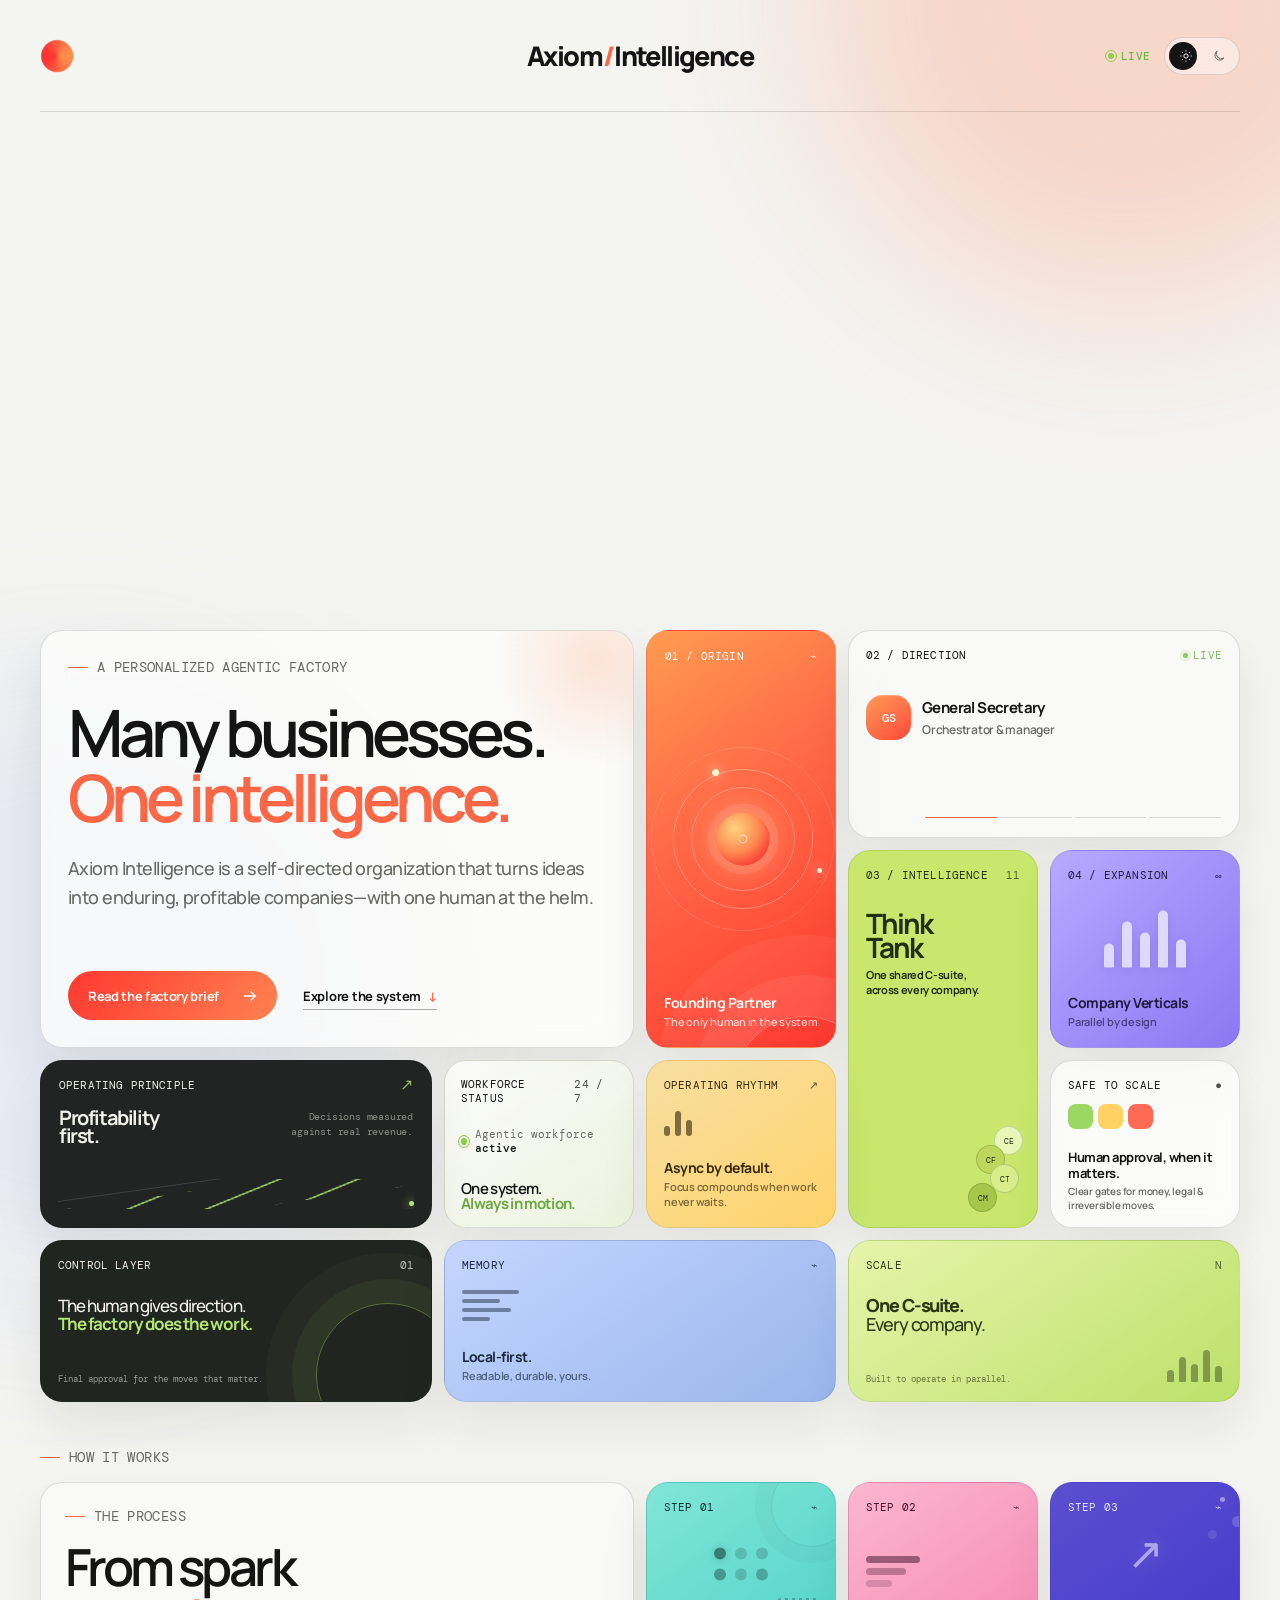
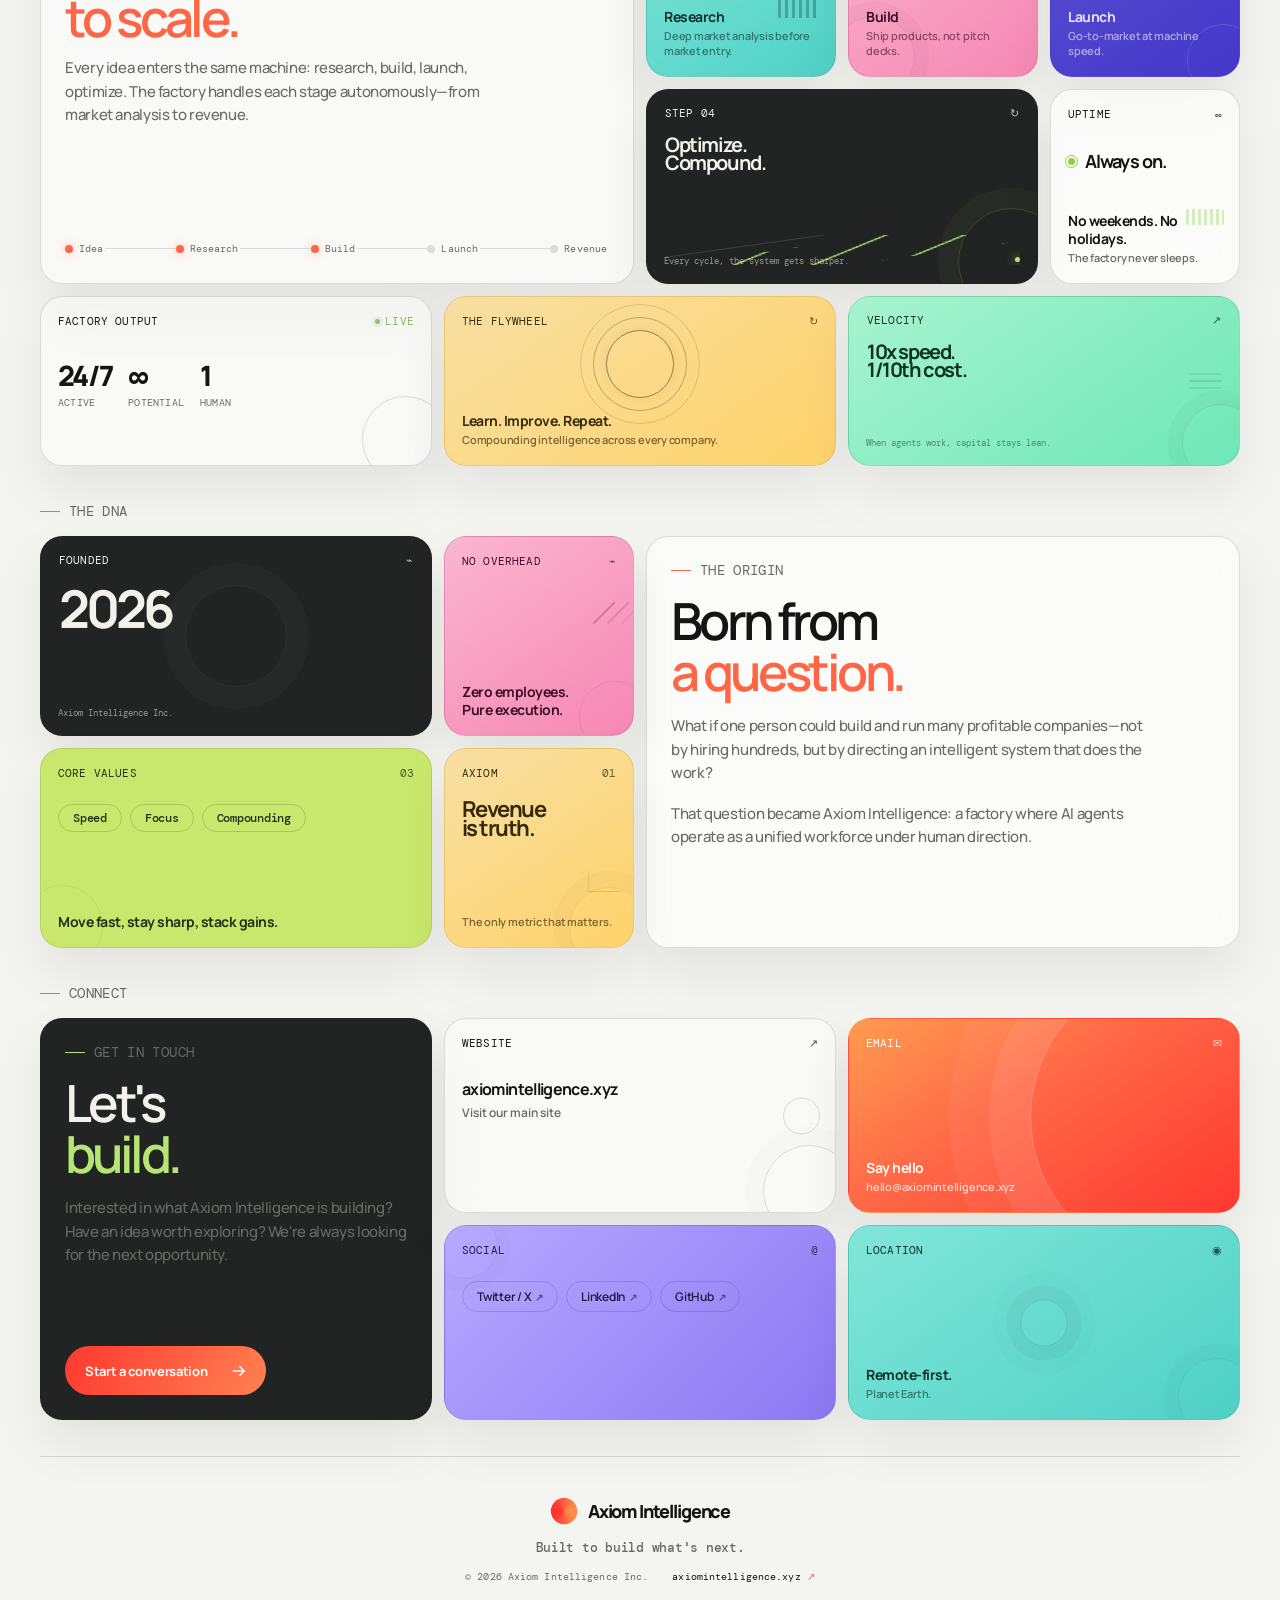
==== commit 7a472e7e: "fixed most of the things" ====
--- a/website/index.html
+++ b/website/index.html
@@ -37,14 +37,20 @@
         <a class="wordmark" href="#top" aria-label="Axiom Intelligence home">
           <span>Axiom<span class="wordmark-muted">/</span>Intelligence</span>
         </a>
-        <button class="theme-toggle" type="button" aria-label="Switch to dark mode" aria-pressed="false">
-          <span class="theme-icon theme-icon--sun" aria-hidden="true">
-            <svg viewBox="0 0 24 24" fill="none" stroke="currentColor" stroke-width="1.7"><circle cx="12" cy="12" r="3.7"/><path d="M12 2.2v2.1M12 19.7v2.1M2.2 12h2.1M19.7 12h2.1M5.1 5.1l1.5 1.5M17.4 17.4l1.5 1.5M18.9 5.1l-1.5 1.5M6.6 17.4l-1.5 1.5"/></svg>
+        <div class="nav-right">
+          <span class="nav-status" aria-hidden="true">
+            <span class="pulse"></span>
+            <span>Live</span>
           </span>
-          <span class="theme-icon theme-icon--moon" aria-hidden="true">
-            <svg viewBox="0 0 24 24" fill="none" stroke="currentColor" stroke-width="1.7"><path d="M20.5 15.3A8.5 8.5 0 0 1 8.7 3.5 8.5 8.5 0 1 0 20.5 15.3Z"/></svg>
-          </span>
-        </button>
+          <button class="theme-toggle" type="button" aria-label="Switch to dark mode" aria-pressed="false">
+            <span class="theme-icon theme-icon--sun" aria-hidden="true">
+              <svg viewBox="0 0 24 24" fill="none" stroke="currentColor" stroke-width="1.7"><circle cx="12" cy="12" r="3.7"/><path d="M12 2.2v2.1M12 19.7v2.1M2.2 12h2.1M19.7 12h2.1M5.1 5.1l1.5 1.5M17.4 17.4l1.5 1.5M18.9 5.1l-1.5 1.5M6.6 17.4l-1.5 1.5"/></svg>
+            </span>
+            <span class="theme-icon theme-icon--moon" aria-hidden="true">
+              <svg viewBox="0 0 24 24" fill="none" stroke="currentColor" stroke-width="1.7"><path d="M20.5 15.3A8.5 8.5 0 0 1 8.7 3.5 8.5 8.5 0 1 0 20.5 15.3Z"/></svg>
+            </span>
+          </button>
+        </div>
       </nav>
 
       <!-- ===== HERO ===== -->
@@ -378,9 +384,15 @@
       </section>
 
       <footer class="footer">
-        <span>© 2026 Axiom Intelligence Inc.</span>
-        <span>Built to build what's next.</span>
-        <a href="https://www.axiomintelligence.xyz" target="_blank" rel="noreferrer">axiomintelligence.xyz <span>↗</span></a>
+        <div class="footer-brand">
+          <img class="footer-logo" src="./assets/mini_sun.png" alt="" />
+          <span class="footer-name">Axiom Intelligence</span>
+        </div>
+        <span class="footer-tagline">Built to build what's next.</span>
+        <div class="footer-meta">
+          <span>© 2026 Axiom Intelligence Inc.</span>
+          <a href="https://www.axiomintelligence.xyz" target="_blank" rel="noreferrer">axiomintelligence.xyz <span>↗</span></a>
+        </div>
       </footer>
     </main>
 
--- a/website/styles.css
+++ b/website/styles.css
@@ -78,9 +78,9 @@
   border-bottom: 1px solid var(--line);
 }
 .brand-symbol { display: inline-flex; justify-self: start; }
-.wordmark { display: inline-flex; justify-self: center; align-items: center; font-size: 21px; font-weight: 800; letter-spacing: -0.06em; }
+.wordmark { display: inline-flex; justify-self: center; align-items: center; font-size: 27px; font-weight: 800; letter-spacing: -0.06em; }
 .wordmark-muted { color: var(--orange); margin: 0 1px; }
-.brand-logo { display: block; width: 25px; height: 25px; object-fit: contain; }
+.brand-logo { display: block; width: 34px; height: 34px; object-fit: contain; }
 
 /* ==============================
    THEME TOGGLE
@@ -94,7 +94,6 @@
   justify-content: space-around;
   padding: 4px;
   cursor: pointer;
-  justify-self: end;
   border: 1px solid var(--line);
   border-radius: 99px;
   background: var(--glass);
@@ -119,6 +118,10 @@
 .theme-icon--moon { color: var(--muted); }
 :root[data-theme="dark"] .theme-icon--sun { color: var(--muted); }
 :root[data-theme="dark"] .theme-icon--moon { color: var(--bg); }
+
+.nav-right { display: flex; align-items: center; gap: 14px; justify-self: end; }
+.nav-status { display: flex; align-items: center; gap: 7px; font-family: "DM Mono", monospace; font-size: 11px; font-weight: 500; letter-spacing: .02em; color: #6fb740; text-transform: uppercase; }
+.nav-status .pulse { width: 6px; height: 6px; }
 
 /* ==============================
    TYPOGRAPHY
@@ -261,7 +264,7 @@
 /* ==============================
    HERO SECTION
    ============================== */
-.hero { display: flex; min-height: calc(100vh - 112px); align-items: center; padding: 40px 0; }
+.hero { padding-top: max(calc(70vh - 112px), 200px); padding-bottom: 10px; }
 
 /* ==============================
    BENTO GRID — BASE
@@ -422,19 +425,21 @@
 .pip-line { flex: 1; min-width: 12px; height: 1px; background: var(--line); }
 
 .card--research { grid-column: 4; grid-row: 1; }
-.step-dots { position: absolute; top: 45%; left: 50%; display: grid; grid-template-columns: repeat(3, 10px); gap: 7px; transform: translate(-50%, -50%); }
-.step-dots i { width: 10px; height: 10px; border-radius: 50%; background: rgba(12,46,46,.25); }
-.step-dots i:nth-child(1) { background: rgba(12,46,46,.55); }
-.step-dots i:nth-child(4) { background: rgba(12,46,46,.35); }
+.step-dots { position: absolute; top: 42%; left: 50%; display: grid; grid-template-columns: repeat(3, 12px); gap: 9px; transform: translate(-50%, -50%); }
+.step-dots i { width: 12px; height: 12px; border-radius: 50%; background: rgba(12,46,46,.2); }
+.step-dots i:nth-child(1) { background: rgba(12,46,46,.55); box-shadow: 0 0 8px rgba(12,46,46,.2); }
+.step-dots i:nth-child(4) { background: rgba(12,46,46,.4); }
+.step-dots i:nth-child(6) { background: rgba(12,46,46,.3); }
 
 .card--build { grid-column: 5; grid-row: 1; }
-.step-blocks { position: absolute; top: 42%; left: 50%; display: flex; gap: 6px; transform: translate(-50%, -50%); }
-.step-blocks i { display: block; width: 16px; height: 16px; border-radius: 4px; background: rgba(59,16,40,.2); }
-.step-blocks i:first-child { background: rgba(59,16,40,.5); border-radius: 4px 4px 4px 12px; }
-.step-blocks i:last-child { width: 12px; height: 12px; }
+.step-blocks { position: absolute; top: 38%; left: 17px; display: flex; flex-direction: column; gap: 5px; }
+.step-blocks i { display: block; height: 7px; border-radius: 4px; background: rgba(59,16,40,.18); }
+.step-blocks i:nth-child(1) { width: 54px; background: rgba(59,16,40,.5); }
+.step-blocks i:nth-child(2) { width: 40px; background: rgba(59,16,40,.32); }
+.step-blocks i:nth-child(3) { width: 26px; }
 
 .card--launch { grid-column: 6; grid-row: 1; }
-.launch-arrow { position: absolute; top: 38%; left: 50%; font-size: 36px; font-weight: 300; transform: translate(-50%, -50%); opacity: .5; }
+.launch-arrow { position: absolute; top: 36%; left: 50%; font-size: 44px; font-weight: 300; transform: translate(-50%, -50%); opacity: .6; text-shadow: 0 0 18px rgba(232,229,255,.35); }
 
 .card--opt { grid-column: 4 / span 2; grid-row: 2; padding: 16px 18px; }
 .opt-title { display: block; margin-top: 16px; font-size: 20px; letter-spacing: -.07em; line-height: .89; }
@@ -450,11 +455,11 @@
 .stat-label { font-family: "DM Mono", monospace; font-size: 10px; color: var(--muted); text-transform: uppercase; letter-spacing: .02em; }
 
 .card--loop { grid-column: 3 / span 2; grid-row: 3; }
-.loop-ring { position: absolute; top: 40%; left: 50%; width: 50px; height: 50px; transform: translate(-50%, -50%); }
+.loop-ring { position: absolute; top: 40%; left: 50%; width: 68px; height: 68px; transform: translate(-50%, -50%); }
 .loop-ring i { position: absolute; border-radius: 50%; border: 1.5px solid rgba(54,41,11,.3); }
-.loop-ring i:nth-child(1) { inset: 0; border-color: rgba(54,41,11,.5); }
-.loop-ring i:nth-child(2) { inset: -10px; }
-.loop-ring i:nth-child(3) { inset: -20px; opacity: .5; }
+.loop-ring i:nth-child(1) { inset: 0; border-color: rgba(54,41,11,.5); box-shadow: 0 0 10px rgba(54,41,11,.08); }
+.loop-ring i:nth-child(2) { inset: -13px; }
+.loop-ring i:nth-child(3) { inset: -26px; opacity: .5; }
 
 .card--speed { grid-column: 5 / span 2; grid-row: 3; padding: 16px 18px; }
 .speed-title { display: block; margin-top: 16px; font-size: 20px; letter-spacing: -.07em; line-height: .89; }
@@ -533,24 +538,289 @@
 .card--loc { grid-column: 5 / span 2; grid-row: 2; }
 
 /* ==============================
+   CARD DECORATIONS — NEW SECTIONS
+   ============================== */
+
+/* Machine — signal bars */
+.card--research::before {
+  content: "";
+  position: absolute;
+  right: 15px;
+  bottom: 58px;
+  width: 42px;
+  height: 20px;
+  background: repeating-linear-gradient(90deg, rgba(12,46,46,.3) 0 3px, transparent 3px 7px);
+  border-radius: 2px;
+  pointer-events: none;
+}
+.card--always::before {
+  content: "";
+  position: absolute;
+  right: 15px;
+  bottom: 58px;
+  width: 38px;
+  height: 16px;
+  background: repeating-linear-gradient(90deg, rgba(140,207,72,.35) 0 3px, transparent 3px 6px);
+  border-radius: 2px;
+  pointer-events: none;
+}
+.card--speed::before {
+  content: "";
+  position: absolute;
+  right: 18px;
+  top: 50%;
+  transform: translateY(-50%);
+  width: 32px;
+  height: 1px;
+  background: rgba(13,51,32,.25);
+  box-shadow: 0 -7px 0 rgba(13,51,32,.15), 0 7px 0 rgba(13,51,32,.18);
+  pointer-events: none;
+}
+
+/* Machine — orbital rings */
+.card--research::after {
+  content: "";
+  position: absolute;
+  top: -18px;
+  right: -18px;
+  width: 80px;
+  height: 80px;
+  border: 1.5px solid rgba(12,46,46,.1);
+  border-radius: 50%;
+  box-shadow: 0 0 0 16px rgba(12,46,46,.03);
+  pointer-events: none;
+}
+.card--build::after {
+  content: "";
+  position: absolute;
+  bottom: -22px;
+  left: -16px;
+  width: 80px;
+  height: 80px;
+  border: 1.5px solid rgba(59,16,40,.09);
+  border-radius: 50%;
+  box-shadow: 0 0 0 14px rgba(59,16,40,.03);
+  pointer-events: none;
+}
+.card--launch::before {
+  content: "";
+  position: absolute;
+  top: 14px;
+  right: 14px;
+  width: 5px;
+  height: 5px;
+  border-radius: 50%;
+  background: rgba(232,229,255,.5);
+  box-shadow: 0 0 12px rgba(232,229,255,.35), 15px 22px 0 3px rgba(232,229,255,.2), -10px 35px 0 2px rgba(232,229,255,.12);
+  pointer-events: none;
+}
+.card--launch::after {
+  content: "";
+  position: absolute;
+  bottom: -20px;
+  right: -20px;
+  width: 70px;
+  height: 70px;
+  border: 1px solid rgba(232,229,255,.15);
+  border-radius: 50%;
+  pointer-events: none;
+}
+.card--opt::after {
+  content: "";
+  position: absolute;
+  right: -28px;
+  bottom: -32px;
+  width: 105px;
+  height: 105px;
+  border: 1px solid rgba(181,230,117,.18);
+  border-radius: 50%;
+  box-shadow: 0 0 0 20px rgba(181,230,117,.035);
+  pointer-events: none;
+}
+.card--stats::after {
+  content: "";
+  position: absolute;
+  bottom: -18px;
+  right: -18px;
+  width: 85px;
+  height: 85px;
+  border: 1px solid var(--line);
+  border-radius: 50%;
+  pointer-events: none;
+}
+.card--speed::after {
+  content: "";
+  position: absolute;
+  bottom: -16px;
+  right: -20px;
+  width: 75px;
+  height: 75px;
+  border: 1.5px solid rgba(13,51,32,.09);
+  border-radius: 50%;
+  box-shadow: 0 0 0 14px rgba(13,51,32,.03);
+  pointer-events: none;
+}
+
+/* DNA — decorations */
+.card--year::after {
+  content: "";
+  position: absolute;
+  top: 50%;
+  left: 50%;
+  transform: translate(-50%, -50%);
+  width: 100px;
+  height: 100px;
+  border: 1px solid rgba(255,255,255,.06);
+  border-radius: 50%;
+  box-shadow: 0 0 0 22px rgba(255,255,255,.025);
+  pointer-events: none;
+}
+.card--different::before {
+  content: "";
+  position: absolute;
+  top: 38%;
+  right: 14px;
+  width: 30px;
+  height: 2px;
+  background: rgba(59,16,40,.25);
+  transform: rotate(-45deg);
+  box-shadow: 10px 10px 0 rgba(59,16,40,.15), 20px 20px 0 rgba(59,16,40,.08);
+  pointer-events: none;
+}
+.card--different::after {
+  content: "";
+  position: absolute;
+  bottom: -18px;
+  right: -18px;
+  width: 70px;
+  height: 70px;
+  border: 1.5px solid rgba(59,16,40,.08);
+  border-radius: 50%;
+  pointer-events: none;
+}
+.card--principle::before {
+  content: "";
+  position: absolute;
+  right: 12px;
+  bottom: 55px;
+  width: 32px;
+  height: 20px;
+  border-bottom: 1.5px solid rgba(113,85,11,.2);
+  border-left: 1.5px solid rgba(113,85,11,.12);
+  pointer-events: none;
+}
+.card--principle::after {
+  content: "";
+  position: absolute;
+  right: -18px;
+  bottom: -22px;
+  width: 80px;
+  height: 80px;
+  border: 1.5px solid rgba(113,85,11,.1);
+  border-radius: 50%;
+  box-shadow: 0 0 0 16px rgba(113,85,11,.03);
+  pointer-events: none;
+}
+.card--vals::after {
+  content: "";
+  position: absolute;
+  bottom: -20px;
+  left: -20px;
+  width: 80px;
+  height: 80px;
+  border: 1px solid rgba(38,63,18,.08);
+  border-radius: 50%;
+  pointer-events: none;
+}
+
+/* Connect — decorations */
+.card--web::before {
+  content: "";
+  position: absolute;
+  right: -20px;
+  bottom: -25px;
+  width: 90px;
+  height: 90px;
+  border: 1px solid var(--line);
+  border-radius: 50%;
+  box-shadow: 0 0 0 18px rgba(128,128,128,.025);
+  pointer-events: none;
+}
+.card--web::after {
+  content: "";
+  position: absolute;
+  right: 15px;
+  top: 50%;
+  transform: translateY(-50%);
+  width: 35px;
+  height: 35px;
+  border: 1px solid var(--line);
+  border-radius: 50%;
+  pointer-events: none;
+}
+.card--social::before {
+  content: "";
+  position: absolute;
+  top: -14px;
+  left: -14px;
+  width: 65px;
+  height: 65px;
+  border: 1.5px solid rgba(58,37,139,.08);
+  border-radius: 50%;
+  box-shadow: 0 0 0 12px rgba(58,37,139,.025);
+  pointer-events: none;
+}
+.card--loc::before {
+  content: "";
+  position: absolute;
+  bottom: -16px;
+  right: -16px;
+  width: 75px;
+  height: 75px;
+  border: 1.5px solid rgba(12,46,46,.08);
+  border-radius: 50%;
+  box-shadow: 0 0 0 14px rgba(12,46,46,.025);
+  pointer-events: none;
+}
+.card--loc::after {
+  content: "";
+  position: absolute;
+  top: 50%;
+  left: 50%;
+  transform: translate(-50%, -50%);
+  width: 45px;
+  height: 45px;
+  border: 1px solid rgba(12,46,46,.12);
+  border-radius: 50%;
+  box-shadow: 0 0 0 14px rgba(12,46,46,.04), 0 0 0 28px rgba(12,46,46,.02);
+  pointer-events: none;
+}
+
+/* ==============================
    FOOTER
    ============================== */
 .footer {
-  display: grid;
-  grid-template-columns: 1fr 1fr 1fr;
+  display: flex;
+  flex-direction: column;
   align-items: center;
-  min-height: 73px;
+  gap: 14px;
+  min-height: 160px;
   margin-top: 36px;
+  padding: 40px 0;
   border-top: 1px solid var(--line);
   color: var(--muted);
   font-family: "DM Mono", monospace;
-  font-size: 10px;
+  font-size: 11px;
   letter-spacing: .01em;
 }
-.footer span:nth-child(2) { text-align: center; }
-.footer a { justify-self: end; color: var(--ink); transition: color 200ms; }
-.footer a:hover { color: var(--orange); }
-.footer a span { color: var(--orange); }
+.footer-brand { display: flex; align-items: center; gap: 10px; }
+.footer-logo { width: 28px; height: 28px; object-fit: contain; }
+.footer-name { color: var(--ink); font-family: "Manrope", sans-serif; font-size: 18px; font-weight: 800; letter-spacing: -.06em; }
+.footer-tagline { font-size: 13px; font-weight: 500; letter-spacing: -.02em; }
+.footer-meta { display: flex; gap: 24px; align-items: center; font-size: 10px; }
+.footer-meta a { color: var(--ink); transition: color 200ms; }
+.footer-meta a:hover { color: var(--orange); }
+.footer-meta a span { color: var(--orange); }
 
 /* ==============================
    DIALOG
@@ -620,7 +890,7 @@
    ============================== */
 @media (max-width: 1090px) {
   .shell { width: min(900px, calc(100% - 56px)); }
-  .hero { padding: 43px 0; }
+  .hero { padding-top: max(40vh, 180px); padding-bottom: 10px; }
 
   /* Hero grid */
   .bento--hero {
@@ -678,7 +948,7 @@
   .card--social { grid-column: 1 / span 4; grid-row: 3; }
 
   .section { padding-top: 28px; }
-  .footer { margin-top: 28px; }
+  .footer { margin-top: 28px; min-height: 140px; padding: 32px 0; }
 }
 
 /* ==============================
@@ -687,9 +957,10 @@
 @media (max-width: 650px) {
   .shell { width: calc(100% - 32px); }
   .nav { height: 79px; }
-  .wordmark { font-size: 17px; }
-  .brand-logo { width: 22px; height: 22px; }
-  .hero { min-height: auto; padding: 28px 0 35px; }
+  .wordmark { font-size: 19px; }
+  .brand-logo { width: 26px; height: 26px; }
+  .nav-status { display: none; }
+  .hero { padding-top: max(35vh, 120px); padding-bottom: 8px; }
 
   .card { border-radius: 17px; padding: 13px; }
   .card-topline { font-size: 9px; }
@@ -795,16 +1066,14 @@
 
   .section { padding-top: 24px; }
   .footer {
-    grid-template-columns: 1fr 1fr;
-    gap: 11px;
-    min-height: 94px;
+    gap: 10px;
+    min-height: 120px;
     margin-top: 24px;
-    padding: 16px 0;
-    font-size: 8px;
-    line-height: 1.6;
+    padding: 24px 0;
   }
-  .footer span:nth-child(2) { display: none; }
-  .footer a { text-align: right; }
+  .footer-name { font-size: 15px; }
+  .footer-tagline { font-size: 11px; }
+  .footer-meta { gap: 16px; font-size: 9px; }
 
   .brief-dialog { padding: 34px 26px 27px; }
   .dialog-mark { right: 26px; }
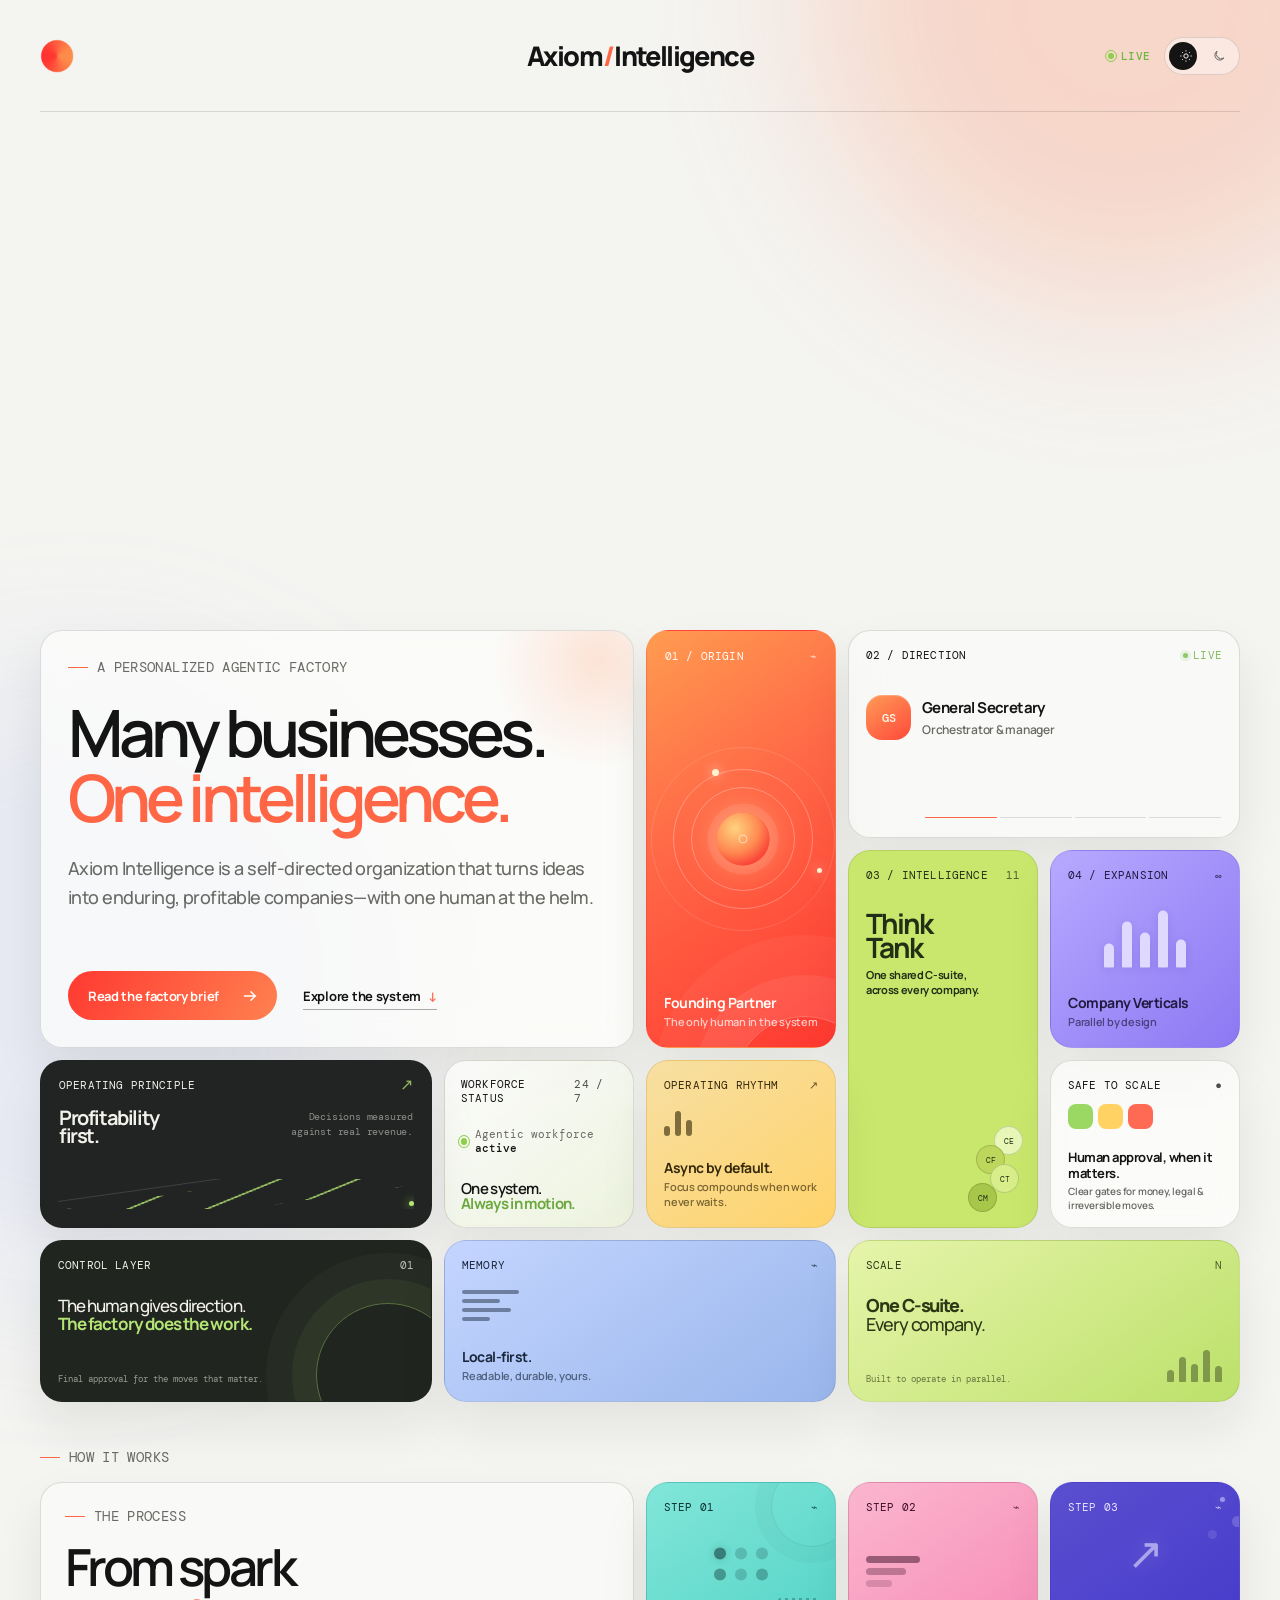
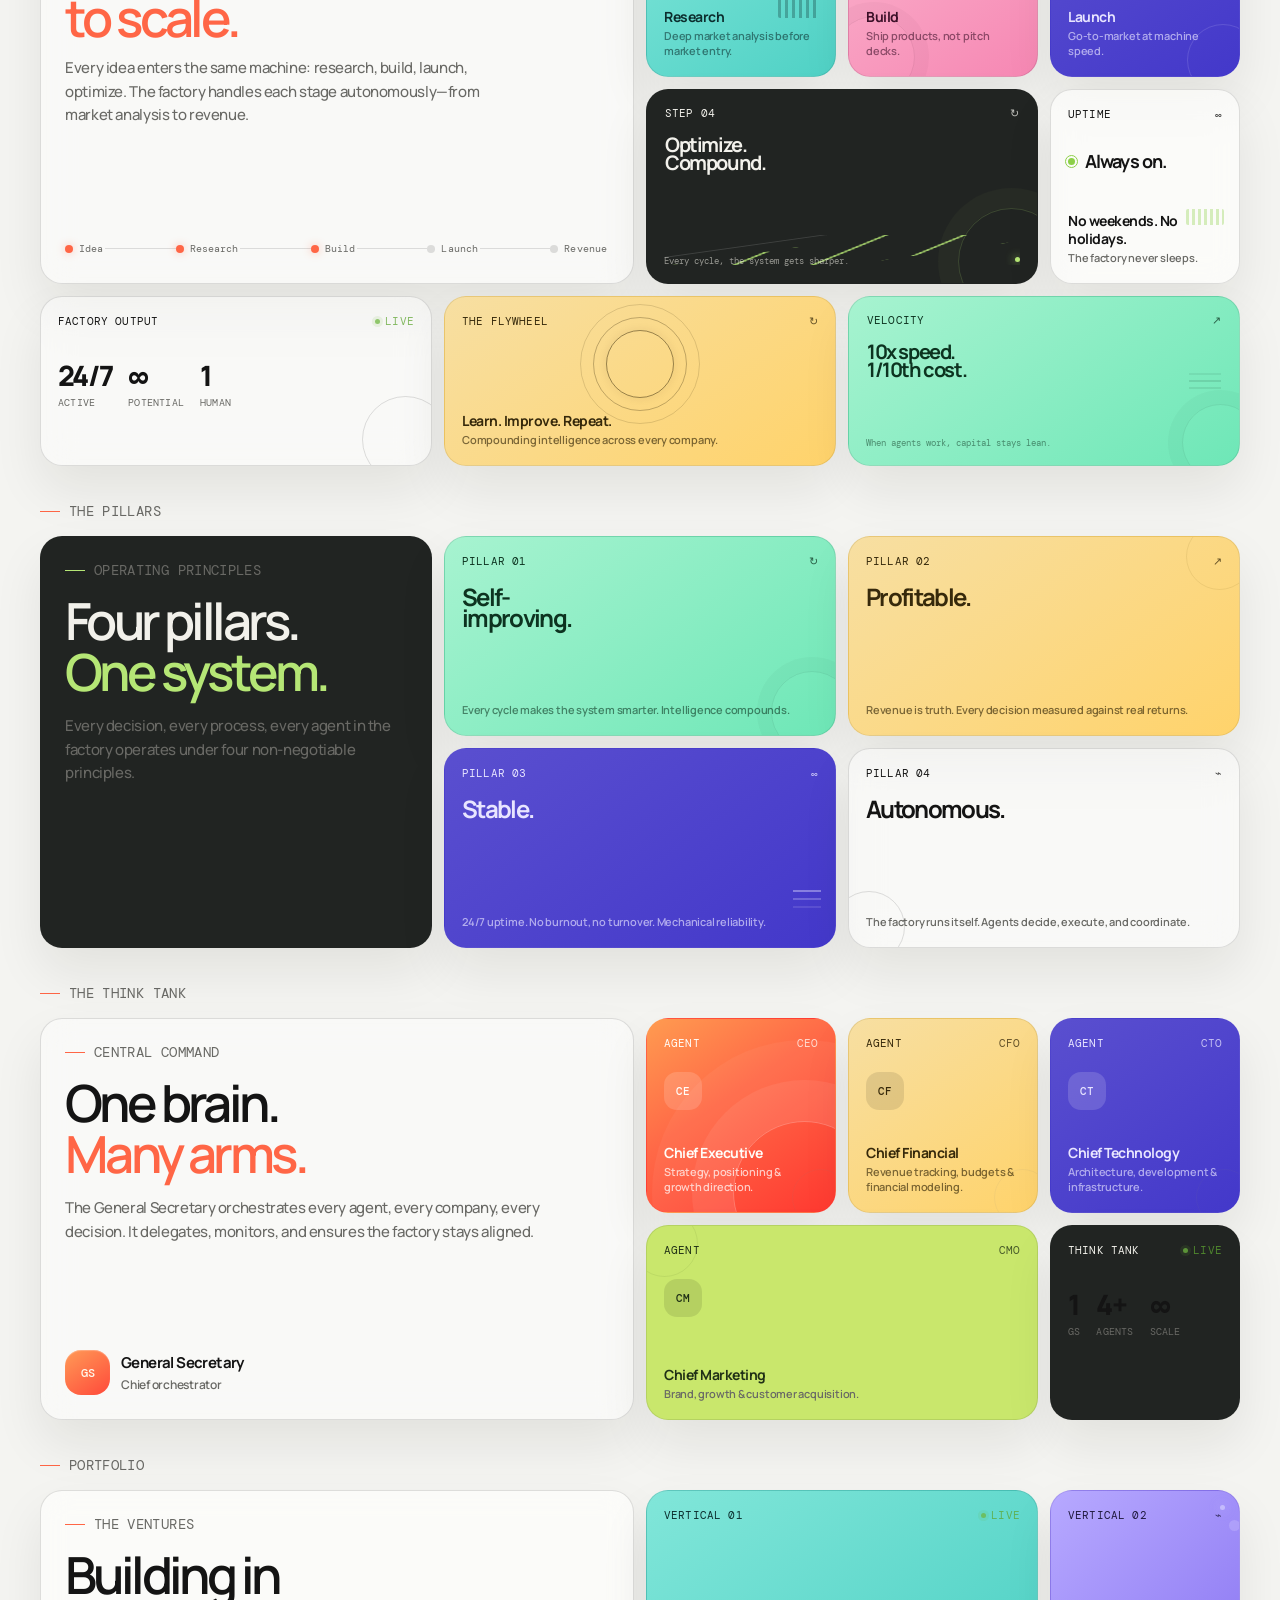
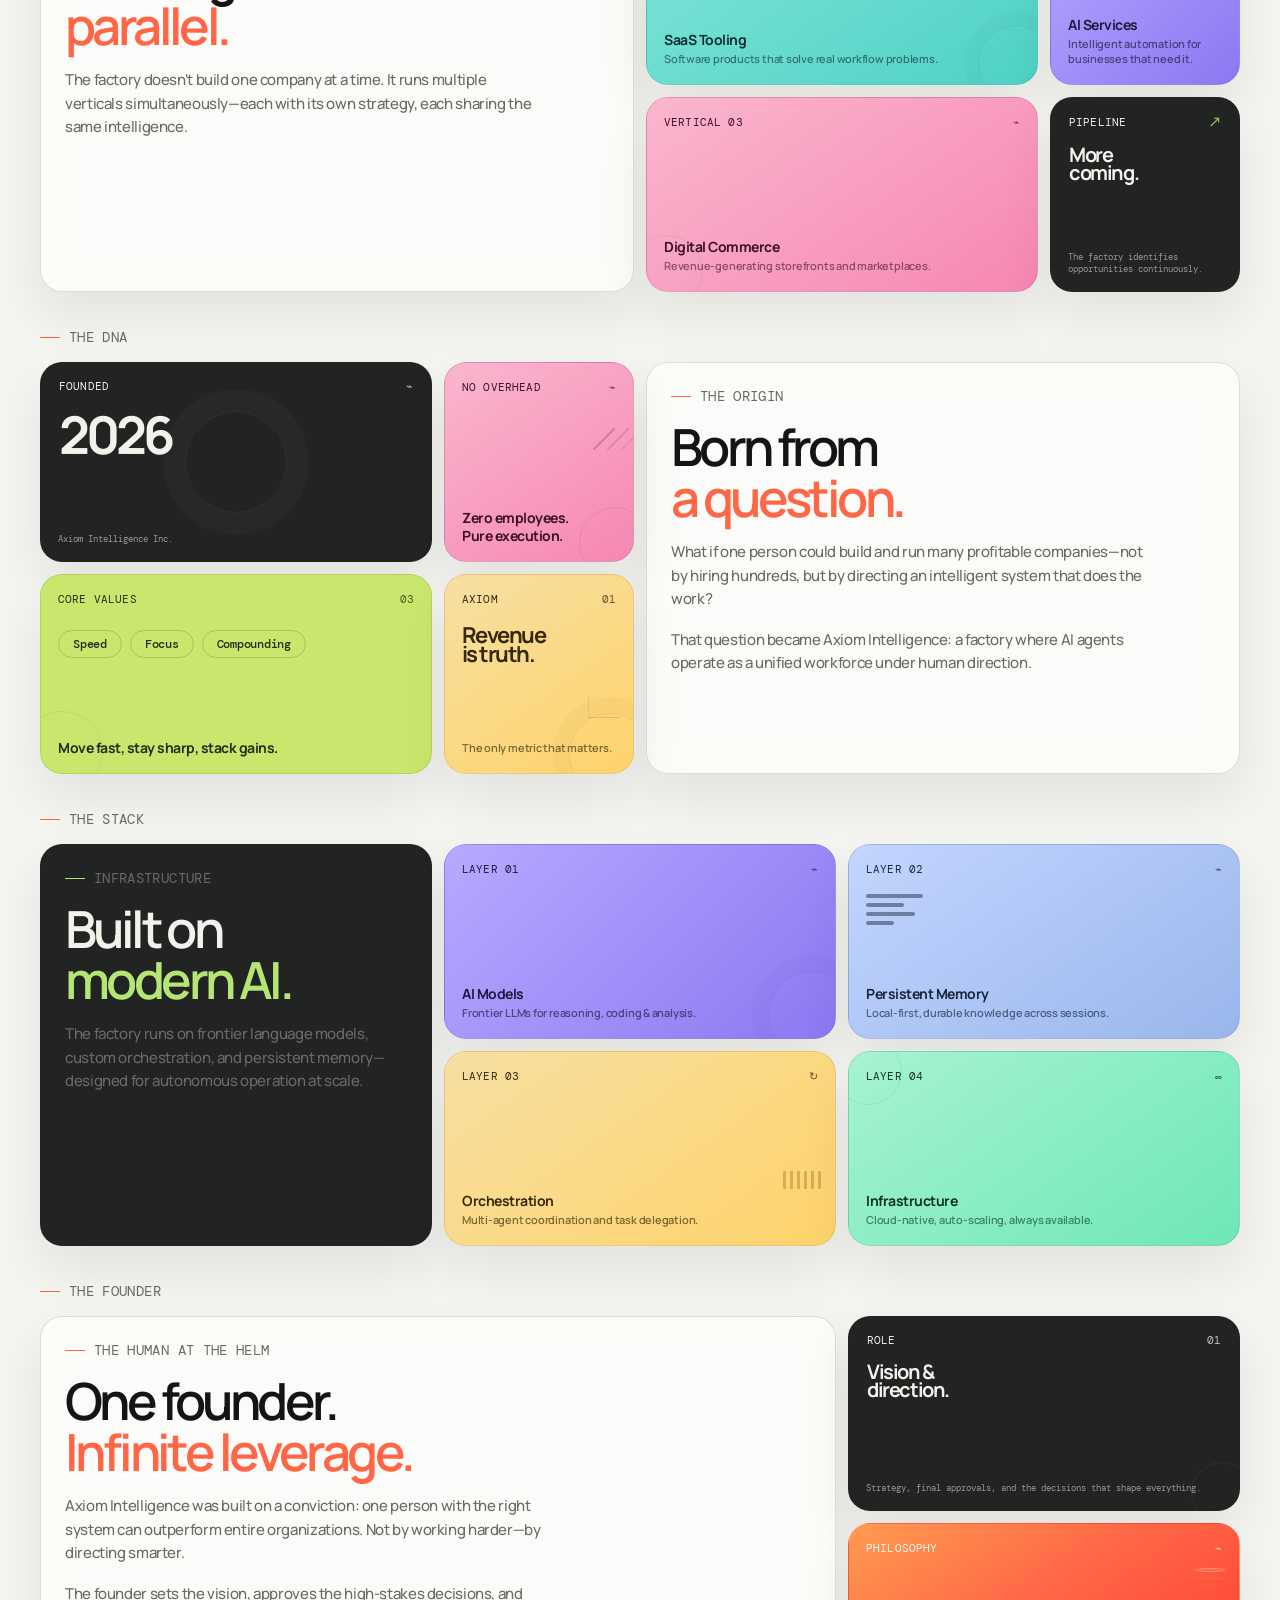
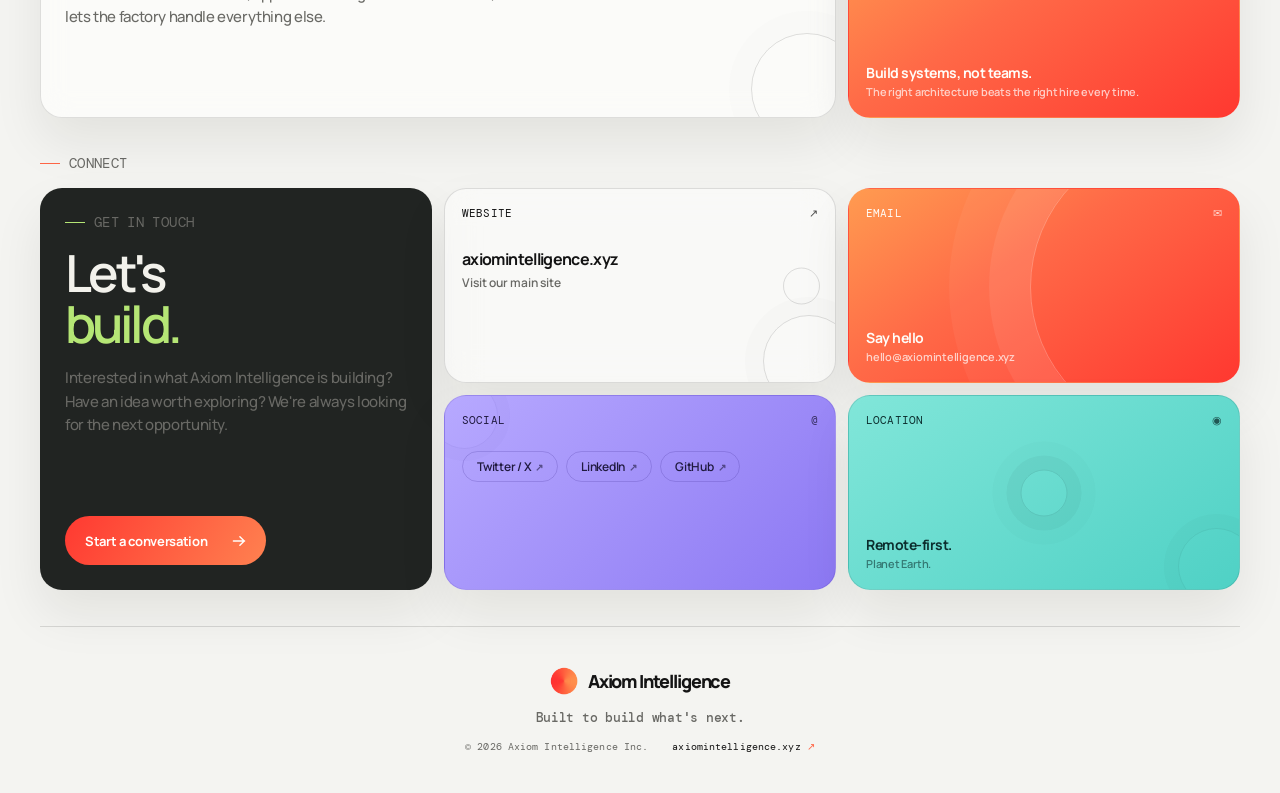
==== commit ff017ff7: "added remianing sections" ====
--- a/website/index.html
+++ b/website/index.html
@@ -274,6 +274,171 @@
         </div>
       </section>
 
+      <!-- ===== THE PILLARS ===== -->
+      <section class="section" id="pillars">
+        <div class="section-divider">
+          <p class="eyebrow"><span></span> The pillars</p>
+        </div>
+        <div class="bento bento--pillars" data-bento>
+          <article class="card card--dark card--pillar-main" data-depth="3" data-reveal>
+            <p class="eyebrow"><span></span> Operating principles</p>
+            <h2 class="section-h2">Four pillars.<br /><em>One system.</em></h2>
+            <p class="intro-sm">
+              Every decision, every process, every agent in the factory
+              operates under four non-negotiable principles.
+            </p>
+          </article>
+
+          <article class="card card--mint card--pillar-self" data-depth="5" data-reveal>
+            <div class="card-topline"><span>Pillar 01</span><span>↻</span></div>
+            <strong class="pillar-title">Self-<br />improving.</strong>
+            <div class="card-label">
+              <span>Every cycle makes the system smarter. Intelligence compounds.</span>
+            </div>
+          </article>
+
+          <article class="card card--amber card--pillar-profit" data-depth="4" data-reveal>
+            <div class="card-topline"><span>Pillar 02</span><span>↗</span></div>
+            <strong class="pillar-title">Profitable.</strong>
+            <div class="card-label">
+              <span>Revenue is truth. Every decision measured against real returns.</span>
+            </div>
+          </article>
+
+          <article class="card card--indigo card--pillar-stable" data-depth="5" data-reveal>
+            <div class="card-topline"><span>Pillar 03</span><span>∞</span></div>
+            <strong class="pillar-title">Stable.</strong>
+            <div class="card-label card-label--inverse">
+              <span>24/7 uptime. No burnout, no turnover. Mechanical reliability.</span>
+            </div>
+          </article>
+
+          <article class="card card--glass card--pillar-auton" data-depth="4" data-reveal>
+            <div class="card-topline"><span>Pillar 04</span><span>⌁</span></div>
+            <strong class="pillar-title">Autonomous.</strong>
+            <div class="card-label">
+              <span>The factory runs itself. Agents decide, execute, and coordinate.</span>
+            </div>
+          </article>
+        </div>
+      </section>
+
+      <!-- ===== THE THINK TANK ===== -->
+      <section class="section" id="think-tank">
+        <div class="section-divider">
+          <p class="eyebrow"><span></span> The think tank</p>
+        </div>
+        <div class="bento bento--tank" data-bento>
+          <article class="card card--glass card--gs" data-depth="3" data-reveal>
+            <p class="eyebrow"><span></span> Central command</p>
+            <h2 class="section-h2">One brain.<br /><em>Many arms.</em></h2>
+            <p class="intro-sm">
+              The General Secretary orchestrates every agent, every company, every decision.
+              It delegates, monitors, and ensures the factory stays aligned.
+            </p>
+            <div class="agent-row">
+              <span class="agent-orb agent-orb--orange">GS</span>
+              <span>
+                <strong>General Secretary</strong>
+                <small>Chief orchestrator</small>
+              </span>
+            </div>
+          </article>
+
+          <article class="card card--sun card--agent-ceo" data-depth="5" data-reveal>
+            <div class="card-topline"><span>Agent</span><span>CEO</span></div>
+            <div class="agent-orb agent-orb--sm" aria-hidden="true">CE</div>
+            <div class="card-label card-label--inverse">
+              <strong>Chief Executive</strong>
+              <span>Strategy, positioning & growth direction.</span>
+            </div>
+          </article>
+
+          <article class="card card--amber card--agent-cfo" data-depth="4" data-reveal>
+            <div class="card-topline"><span>Agent</span><span>CFO</span></div>
+            <div class="agent-orb agent-orb--sm" aria-hidden="true">CF</div>
+            <div class="card-label">
+              <strong>Chief Financial</strong>
+              <span>Revenue tracking, budgets & financial modeling.</span>
+            </div>
+          </article>
+
+          <article class="card card--indigo card--agent-cto" data-depth="5" data-reveal>
+            <div class="card-topline"><span>Agent</span><span>CTO</span></div>
+            <div class="agent-orb agent-orb--sm" aria-hidden="true">CT</div>
+            <div class="card-label card-label--inverse">
+              <strong>Chief Technology</strong>
+              <span>Architecture, development & infrastructure.</span>
+            </div>
+          </article>
+
+          <article class="card card--lime card--agent-cmo" data-depth="4" data-reveal>
+            <div class="card-topline"><span>Agent</span><span>CMO</span></div>
+            <div class="agent-orb agent-orb--sm" aria-hidden="true">CM</div>
+            <div class="card-label">
+              <strong>Chief Marketing</strong>
+              <span>Brand, growth & customer acquisition.</span>
+            </div>
+          </article>
+
+          <article class="card card--dark card--agent-count" data-depth="3" data-reveal>
+            <div class="card-topline"><span>Think tank</span><span class="status">Live</span></div>
+            <div class="stat-grid">
+              <div class="stat"><span class="stat-val">1</span><span class="stat-label">GS</span></div>
+              <div class="stat"><span class="stat-val">4+</span><span class="stat-label">Agents</span></div>
+              <div class="stat"><span class="stat-val">∞</span><span class="stat-label">Scale</span></div>
+            </div>
+          </article>
+        </div>
+      </section>
+
+      <!-- ===== PORTFOLIO ===== -->
+      <section class="section" id="portfolio">
+        <div class="section-divider">
+          <p class="eyebrow"><span></span> Portfolio</p>
+        </div>
+        <div class="bento bento--portfolio" data-bento>
+          <article class="card card--pearl card--ventures" data-depth="3" data-reveal>
+            <p class="eyebrow"><span></span> The ventures</p>
+            <h2 class="section-h2">Building in<br /><em>parallel.</em></h2>
+            <p class="intro-sm">
+              The factory doesn't build one company at a time. It runs multiple verticals
+              simultaneously—each with its own strategy, each sharing the same intelligence.
+            </p>
+          </article>
+
+          <article class="card card--teal card--vent-1" data-depth="5" data-reveal>
+            <div class="card-topline"><span>Vertical 01</span><span class="status">Live</span></div>
+            <div class="card-label">
+              <strong>SaaS Tooling</strong>
+              <span>Software products that solve real workflow problems.</span>
+            </div>
+          </article>
+
+          <article class="card card--violet card--vent-2" data-depth="4" data-reveal>
+            <div class="card-topline"><span>Vertical 02</span><span>⌁</span></div>
+            <div class="card-label card-label--inverse">
+              <strong>AI Services</strong>
+              <span>Intelligent automation for businesses that need it.</span>
+            </div>
+          </article>
+
+          <article class="card card--rose card--vent-3" data-depth="5" data-reveal>
+            <div class="card-topline"><span>Vertical 03</span><span>⌁</span></div>
+            <div class="card-label">
+              <strong>Digital Commerce</strong>
+              <span>Revenue-generating storefronts and marketplaces.</span>
+            </div>
+          </article>
+
+          <article class="card card--dark card--vent-stats" data-depth="3" data-reveal>
+            <div class="card-topline"><span>Pipeline</span><span class="metric-glyph">↗</span></div>
+            <strong class="opt-title">More<br />coming.</strong>
+            <span class="command-note">The factory identifies opportunities continuously.</span>
+          </article>
+        </div>
+      </section>
+
       <!-- ===== THE DNA ===== -->
       <section class="section" id="dna">
         <div class="section-divider">
@@ -323,6 +488,91 @@
             <strong class="principle-text">Revenue<br />is truth.</strong>
             <div class="card-label">
               <span>The only metric that matters.</span>
+            </div>
+          </article>
+        </div>
+      </section>
+
+      <!-- ===== THE STACK ===== -->
+      <section class="section" id="stack">
+        <div class="section-divider">
+          <p class="eyebrow"><span></span> The stack</p>
+        </div>
+        <div class="bento bento--stack" data-bento>
+          <article class="card card--dark card--stack-main" data-depth="3" data-reveal>
+            <p class="eyebrow"><span></span> Infrastructure</p>
+            <h2 class="section-h2">Built on<br /><em>modern AI.</em></h2>
+            <p class="intro-sm">
+              The factory runs on frontier language models, custom orchestration,
+              and persistent memory—designed for autonomous operation at scale.
+            </p>
+          </article>
+
+          <article class="card card--violet card--stack-models" data-depth="5" data-reveal>
+            <div class="card-topline"><span>Layer 01</span><span>⌁</span></div>
+            <div class="card-label card-label--inverse">
+              <strong>AI Models</strong>
+              <span>Frontier LLMs for reasoning, coding & analysis.</span>
+            </div>
+          </article>
+
+          <article class="card card--memory card--stack-mem" data-depth="4" data-reveal>
+            <div class="card-topline"><span>Layer 02</span><span>⌁</span></div>
+            <div class="memory-mark" aria-hidden="true"><i></i><i></i><i></i><i></i></div>
+            <div class="card-label">
+              <strong>Persistent Memory</strong>
+              <span>Local-first, durable knowledge across sessions.</span>
+            </div>
+          </article>
+
+          <article class="card card--amber card--stack-orch" data-depth="5" data-reveal>
+            <div class="card-topline"><span>Layer 03</span><span>↻</span></div>
+            <div class="card-label">
+              <strong>Orchestration</strong>
+              <span>Multi-agent coordination and task delegation.</span>
+            </div>
+          </article>
+
+          <article class="card card--mint card--stack-infra" data-depth="4" data-reveal>
+            <div class="card-topline"><span>Layer 04</span><span>∞</span></div>
+            <div class="card-label">
+              <strong>Infrastructure</strong>
+              <span>Cloud-native, auto-scaling, always available.</span>
+            </div>
+          </article>
+        </div>
+      </section>
+
+      <!-- ===== THE FOUNDER ===== -->
+      <section class="section" id="founder">
+        <div class="section-divider">
+          <p class="eyebrow"><span></span> The founder</p>
+        </div>
+        <div class="bento bento--founder" data-bento>
+          <article class="card card--pearl card--founder-bio" data-depth="3" data-reveal>
+            <p class="eyebrow"><span></span> The human at the helm</p>
+            <h2 class="section-h2">One founder.<br /><em>Infinite leverage.</em></h2>
+            <p class="intro-sm">
+              Axiom Intelligence was built on a conviction: one person with the right system
+              can outperform entire organizations. Not by working harder—by directing smarter.
+            </p>
+            <p class="intro-sm">
+              The founder sets the vision, approves the high-stakes decisions, and lets the factory
+              handle everything else.
+            </p>
+          </article>
+
+          <article class="card card--dark card--founder-role" data-depth="4" data-reveal>
+            <div class="card-topline"><span>Role</span><span>01</span></div>
+            <strong class="opt-title">Vision &<br />direction.</strong>
+            <span class="command-note">Strategy, final approvals, and the decisions that shape everything.</span>
+          </article>
+
+          <article class="card card--sun card--founder-phil" data-depth="5" data-reveal>
+            <div class="card-topline"><span>Philosophy</span><span>⌁</span></div>
+            <div class="card-label card-label--inverse">
+              <strong>Build systems, not teams.</strong>
+              <span>The right architecture beats the right hire every time.</span>
             </div>
           </article>
         </div>
--- a/website/styles.css
+++ b/website/styles.css
@@ -538,8 +538,281 @@
 .card--loc { grid-column: 5 / span 2; grid-row: 2; }
 
 /* ==============================
-   CARD DECORATIONS — NEW SECTIONS
-   ============================== */
+   BENTO — PILLARS
+   ============================== */
+.bento--pillars {
+  grid-template-columns: repeat(6, minmax(0, 1fr));
+  grid-template-rows: 200px 200px;
+}
+.card--pillar-main { grid-column: 1 / span 2; grid-row: 1 / span 2; display: flex; flex-direction: column; padding: 24px; }
+.card--pillar-main .eyebrow { margin-bottom: 16px; }
+.card--pillar-main .eyebrow > span { background: #b5e675; }
+.card--pillar-main .section-h2 em { color: #b5e675; }
+.card--pillar-self { grid-column: 3 / span 2; grid-row: 1; }
+.card--pillar-profit { grid-column: 5 / span 2; grid-row: 1; }
+.card--pillar-stable { grid-column: 3 / span 2; grid-row: 2; }
+.card--pillar-auton { grid-column: 5 / span 2; grid-row: 2; }
+.pillar-title { display: block; margin-top: 18px; font-size: 24px; letter-spacing: -.07em; line-height: .88; }
+
+/* ==============================
+   BENTO — THINK TANK
+   ============================== */
+.bento--tank {
+  grid-template-columns: repeat(6, minmax(0, 1fr));
+  grid-template-rows: 195px 195px;
+}
+.card--gs { grid-column: 1 / span 3; grid-row: 1 / span 2; display: flex; flex-direction: column; padding: 24px; }
+.card--gs .eyebrow { margin-bottom: 16px; }
+.card--gs .agent-row { margin-top: auto; }
+.card--agent-ceo { grid-column: 4; grid-row: 1; }
+.card--agent-cfo { grid-column: 5; grid-row: 1; }
+.card--agent-cto { grid-column: 6; grid-row: 1; }
+.card--agent-cmo { grid-column: 4 / span 2; grid-row: 2; }
+.card--agent-count { grid-column: 6; grid-row: 2; }
+.agent-orb--sm {
+  display: grid;
+  width: 38px;
+  height: 38px;
+  place-items: center;
+  border-radius: 13px;
+  font-family: "DM Mono", monospace;
+  font-size: 11px;
+  font-weight: 500;
+  margin-top: 22px;
+  background: rgba(0,0,0,.1);
+}
+.card--sun .agent-orb--sm,
+.card--dark .agent-orb--sm,
+.card--indigo .agent-orb--sm { background: rgba(255,255,255,.15); }
+
+/* ==============================
+   BENTO — PORTFOLIO
+   ============================== */
+.bento--portfolio {
+  grid-template-columns: repeat(6, minmax(0, 1fr));
+  grid-template-rows: 195px 195px;
+}
+.card--ventures { grid-column: 1 / span 3; grid-row: 1 / span 2; display: flex; flex-direction: column; padding: 24px; }
+.card--ventures .eyebrow { margin-bottom: 16px; }
+.card--vent-1 { grid-column: 4 / span 2; grid-row: 1; }
+.card--vent-2 { grid-column: 6; grid-row: 1; }
+.card--vent-3 { grid-column: 4 / span 2; grid-row: 2; }
+.card--vent-stats { grid-column: 6; grid-row: 2; padding: 16px 18px; }
+
+/* ==============================
+   BENTO — STACK
+   ============================== */
+.bento--stack {
+  grid-template-columns: repeat(6, minmax(0, 1fr));
+  grid-template-rows: 195px 195px;
+}
+.card--stack-main { grid-column: 1 / span 2; grid-row: 1 / span 2; display: flex; flex-direction: column; padding: 24px; }
+.card--stack-main .eyebrow { margin-bottom: 16px; }
+.card--stack-main .eyebrow > span { background: #b5e675; }
+.card--stack-main .section-h2 em { color: #b5e675; }
+.card--stack-models { grid-column: 3 / span 2; grid-row: 1; }
+.card--stack-mem { grid-column: 5 / span 2; grid-row: 1; }
+.card--stack-orch { grid-column: 3 / span 2; grid-row: 2; }
+.card--stack-infra { grid-column: 5 / span 2; grid-row: 2; }
+
+/* ==============================
+   BENTO — FOUNDER
+   ============================== */
+.bento--founder {
+  grid-template-columns: repeat(6, minmax(0, 1fr));
+  grid-template-rows: 195px 195px;
+}
+.card--founder-bio { grid-column: 1 / span 4; grid-row: 1 / span 2; display: flex; flex-direction: column; padding: 24px; }
+.card--founder-bio .eyebrow { margin-bottom: 16px; }
+.card--founder-role { grid-column: 5 / span 2; grid-row: 1; padding: 16px 18px; }
+.card--founder-phil { grid-column: 5 / span 2; grid-row: 2; }
+
+/* ==============================
+   CARD DECORATIONS — ALL SECTIONS
+   ============================== */
+
+/* Pillars — decorations */
+.card--pillar-self::after {
+  content: "";
+  position: absolute;
+  bottom: -18px;
+  right: -18px;
+  width: 80px;
+  height: 80px;
+  border: 1.5px solid rgba(13,51,32,.09);
+  border-radius: 50%;
+  box-shadow: 0 0 0 14px rgba(13,51,32,.03);
+  pointer-events: none;
+}
+.card--pillar-profit::after {
+  content: "";
+  position: absolute;
+  top: -14px;
+  right: -14px;
+  width: 65px;
+  height: 65px;
+  border: 1.5px solid rgba(113,85,11,.1);
+  border-radius: 50%;
+  pointer-events: none;
+}
+.card--pillar-stable::before {
+  content: "";
+  position: absolute;
+  right: 14px;
+  bottom: 55px;
+  width: 28px;
+  height: 2px;
+  background: rgba(232,229,255,.4);
+  box-shadow: 0 8px 0 rgba(232,229,255,.25), 0 16px 0 rgba(232,229,255,.12);
+  pointer-events: none;
+}
+.card--pillar-auton::after {
+  content: "";
+  position: absolute;
+  bottom: -16px;
+  left: -16px;
+  width: 70px;
+  height: 70px;
+  border: 1px solid var(--line);
+  border-radius: 50%;
+  pointer-events: none;
+}
+
+/* Tank — decorations */
+.card--agent-ceo::after,
+.card--agent-cfo::after,
+.card--agent-cto::after {
+  content: "";
+  position: absolute;
+  bottom: -14px;
+  right: -14px;
+  width: 55px;
+  height: 55px;
+  border: 1px solid rgba(128,128,128,.08);
+  border-radius: 50%;
+  pointer-events: none;
+}
+.card--agent-cmo::after {
+  content: "";
+  position: absolute;
+  top: -16px;
+  left: -16px;
+  width: 65px;
+  height: 65px;
+  border: 1.5px solid rgba(38,63,18,.08);
+  border-radius: 50%;
+  pointer-events: none;
+}
+
+/* Portfolio — decorations */
+.card--vent-1::after {
+  content: "";
+  position: absolute;
+  bottom: -18px;
+  right: -18px;
+  width: 75px;
+  height: 75px;
+  border: 1.5px solid rgba(12,46,46,.08);
+  border-radius: 50%;
+  box-shadow: 0 0 0 14px rgba(12,46,46,.025);
+  pointer-events: none;
+}
+.card--vent-2::before {
+  content: "";
+  position: absolute;
+  top: 14px;
+  right: 14px;
+  width: 5px;
+  height: 5px;
+  border-radius: 50%;
+  background: rgba(232,229,255,.5);
+  box-shadow: 0 0 12px rgba(232,229,255,.35), 12px 18px 0 3px rgba(232,229,255,.2);
+  pointer-events: none;
+}
+.card--vent-3::after {
+  content: "";
+  position: absolute;
+  bottom: -16px;
+  left: -16px;
+  width: 70px;
+  height: 70px;
+  border: 1px solid rgba(59,16,40,.07);
+  border-radius: 50%;
+  pointer-events: none;
+}
+
+/* Stack — decorations */
+.card--stack-models::after {
+  content: "";
+  position: absolute;
+  bottom: -20px;
+  right: -20px;
+  width: 85px;
+  height: 85px;
+  border: 1.5px solid rgba(58,37,139,.09);
+  border-radius: 50%;
+  box-shadow: 0 0 0 16px rgba(58,37,139,.03);
+  pointer-events: none;
+}
+.card--stack-mem .memory-mark { top: 49px; left: 17px; }
+.card--stack-orch::before {
+  content: "";
+  position: absolute;
+  right: 14px;
+  bottom: 56px;
+  width: 38px;
+  height: 18px;
+  background: repeating-linear-gradient(90deg, rgba(113,85,11,.3) 0 3px, transparent 3px 7px);
+  border-radius: 2px;
+  pointer-events: none;
+}
+.card--stack-infra::after {
+  content: "";
+  position: absolute;
+  top: -14px;
+  left: -14px;
+  width: 65px;
+  height: 65px;
+  border: 1.5px solid rgba(13,51,32,.08);
+  border-radius: 50%;
+  pointer-events: none;
+}
+
+/* Founder — decorations */
+.card--founder-bio::after {
+  content: "";
+  position: absolute;
+  bottom: -28px;
+  right: -28px;
+  width: 110px;
+  height: 110px;
+  border: 1px solid var(--line);
+  border-radius: 50%;
+  box-shadow: 0 0 0 22px rgba(128,128,128,.02);
+  pointer-events: none;
+}
+.card--founder-role::after {
+  content: "";
+  position: absolute;
+  bottom: -14px;
+  right: -14px;
+  width: 60px;
+  height: 60px;
+  border: 1px solid rgba(255,255,255,.06);
+  border-radius: 50%;
+  pointer-events: none;
+}
+.card--founder-phil::before {
+  content: "";
+  position: absolute;
+  right: 14px;
+  top: 44px;
+  width: 28px;
+  height: 2px;
+  background: rgba(255,136,83,.3);
+  box-shadow: 0 8px 0 rgba(255,136,83,.18), 0 16px 0 rgba(255,136,83,.08);
+  pointer-events: none;
+}
 
 /* Machine — signal bars */
 .card--research::before {
@@ -946,6 +1219,60 @@
   .card--contact { grid-column: 3; grid-row: 2; }
   .card--loc { grid-column: 4; grid-row: 2; }
   .card--social { grid-column: 1 / span 4; grid-row: 3; }
+
+  /* Pillars grid — tablet */
+  .bento--pillars {
+    grid-template-columns: repeat(4, minmax(0, 1fr));
+    grid-template-rows: 200px 200px 200px;
+  }
+  .card--pillar-main { grid-column: 1 / span 2; grid-row: 1 / span 2; }
+  .card--pillar-self { grid-column: 3; grid-row: 1; }
+  .card--pillar-profit { grid-column: 4; grid-row: 1; }
+  .card--pillar-stable { grid-column: 3; grid-row: 2; }
+  .card--pillar-auton { grid-column: 4; grid-row: 2; }
+
+  /* Tank grid — tablet */
+  .bento--tank {
+    grid-template-columns: repeat(4, minmax(0, 1fr));
+    grid-template-rows: 195px 195px 195px;
+  }
+  .card--gs { grid-column: 1 / span 2; grid-row: 1 / span 2; }
+  .card--agent-ceo { grid-column: 3; grid-row: 1; }
+  .card--agent-cfo { grid-column: 4; grid-row: 1; }
+  .card--agent-cto { grid-column: 3; grid-row: 2; }
+  .card--agent-cmo { grid-column: 4; grid-row: 2; }
+  .card--agent-count { grid-column: 1 / span 4; grid-row: 3; }
+
+  /* Portfolio grid — tablet */
+  .bento--portfolio {
+    grid-template-columns: repeat(4, minmax(0, 1fr));
+    grid-template-rows: 195px 195px 195px;
+  }
+  .card--ventures { grid-column: 1 / span 2; grid-row: 1 / span 2; }
+  .card--vent-1 { grid-column: 3 / span 2; grid-row: 1; }
+  .card--vent-2 { grid-column: 3; grid-row: 2; }
+  .card--vent-3 { grid-column: 4; grid-row: 2; }
+  .card--vent-stats { grid-column: 1 / span 4; grid-row: 3; }
+
+  /* Stack grid — tablet */
+  .bento--stack {
+    grid-template-columns: repeat(4, minmax(0, 1fr));
+    grid-template-rows: 195px 195px;
+  }
+  .card--stack-main { grid-column: 1 / span 2; grid-row: 1 / span 2; }
+  .card--stack-models { grid-column: 3; grid-row: 1; }
+  .card--stack-mem { grid-column: 4; grid-row: 1; }
+  .card--stack-orch { grid-column: 3; grid-row: 2; }
+  .card--stack-infra { grid-column: 4; grid-row: 2; }
+
+  /* Founder grid — tablet */
+  .bento--founder {
+    grid-template-columns: repeat(4, minmax(0, 1fr));
+    grid-template-rows: 195px 195px;
+  }
+  .card--founder-bio { grid-column: 1 / span 3; grid-row: 1 / span 2; }
+  .card--founder-role { grid-column: 4; grid-row: 1; }
+  .card--founder-phil { grid-column: 4; grid-row: 2; }
 
   .section { padding-top: 28px; }
   .footer { margin-top: 28px; min-height: 140px; padding: 32px 0; }
@@ -1064,6 +1391,67 @@
   .card--loc { grid-column: 1 / -1; grid-row: 4; min-height: 110px; }
   .web-link strong { font-size: 13px; }
 
+  /* Pillars grid — mobile */
+  .bento--pillars {
+    grid-template-columns: 1fr 1fr;
+    grid-template-rows: auto repeat(2, minmax(150px, auto));
+    gap: 8px;
+  }
+  .card--pillar-main { grid-column: 1 / -1; grid-row: 1; min-height: 240px; padding: 18px; }
+  .card--pillar-self { grid-column: 1; grid-row: 2; }
+  .card--pillar-profit { grid-column: 2; grid-row: 2; }
+  .card--pillar-stable { grid-column: 1; grid-row: 3; }
+  .card--pillar-auton { grid-column: 2; grid-row: 3; }
+  .pillar-title { font-size: 20px; margin-top: 14px; }
+
+  /* Tank grid — mobile */
+  .bento--tank {
+    grid-template-columns: 1fr 1fr;
+    grid-template-rows: auto repeat(3, minmax(150px, auto));
+    gap: 8px;
+  }
+  .card--gs { grid-column: 1 / -1; grid-row: 1; min-height: 260px; padding: 18px; }
+  .card--agent-ceo { grid-column: 1; grid-row: 2; }
+  .card--agent-cfo { grid-column: 2; grid-row: 2; }
+  .card--agent-cto { grid-column: 1; grid-row: 3; }
+  .card--agent-cmo { grid-column: 2; grid-row: 3; }
+  .card--agent-count { grid-column: 1 / -1; grid-row: 4; min-height: 120px; }
+  .agent-orb--sm { width: 32px; height: 32px; border-radius: 10px; font-size: 10px; margin-top: 18px; }
+
+  /* Portfolio grid — mobile */
+  .bento--portfolio {
+    grid-template-columns: 1fr 1fr;
+    grid-template-rows: auto repeat(2, minmax(150px, auto)) auto;
+    gap: 8px;
+  }
+  .card--ventures { grid-column: 1 / -1; grid-row: 1; min-height: 240px; padding: 18px; }
+  .card--vent-1 { grid-column: 1; grid-row: 2; }
+  .card--vent-2 { grid-column: 2; grid-row: 2; }
+  .card--vent-3 { grid-column: 1; grid-row: 3; }
+  .card--vent-stats { grid-column: 2; grid-row: 3; }
+
+  /* Stack grid — mobile */
+  .bento--stack {
+    grid-template-columns: 1fr 1fr;
+    grid-template-rows: auto repeat(2, minmax(150px, auto));
+    gap: 8px;
+  }
+  .card--stack-main { grid-column: 1 / -1; grid-row: 1; min-height: 240px; padding: 18px; }
+  .card--stack-models { grid-column: 1; grid-row: 2; }
+  .card--stack-mem { grid-column: 2; grid-row: 2; }
+  .card--stack-orch { grid-column: 1; grid-row: 3; }
+  .card--stack-infra { grid-column: 2; grid-row: 3; }
+
+  /* Founder grid — mobile */
+  .bento--founder {
+    grid-template-columns: 1fr 1fr;
+    grid-template-rows: auto repeat(1, minmax(150px, auto));
+    gap: 8px;
+  }
+  .card--founder-bio { grid-column: 1 / -1; grid-row: 1; min-height: 240px; padding: 18px; }
+  .card--founder-role { grid-column: 1; grid-row: 2; }
+  .card--founder-phil { grid-column: 2; grid-row: 2; }
+
   .section { padding-top: 24px; }
   .footer {
     gap: 10px;
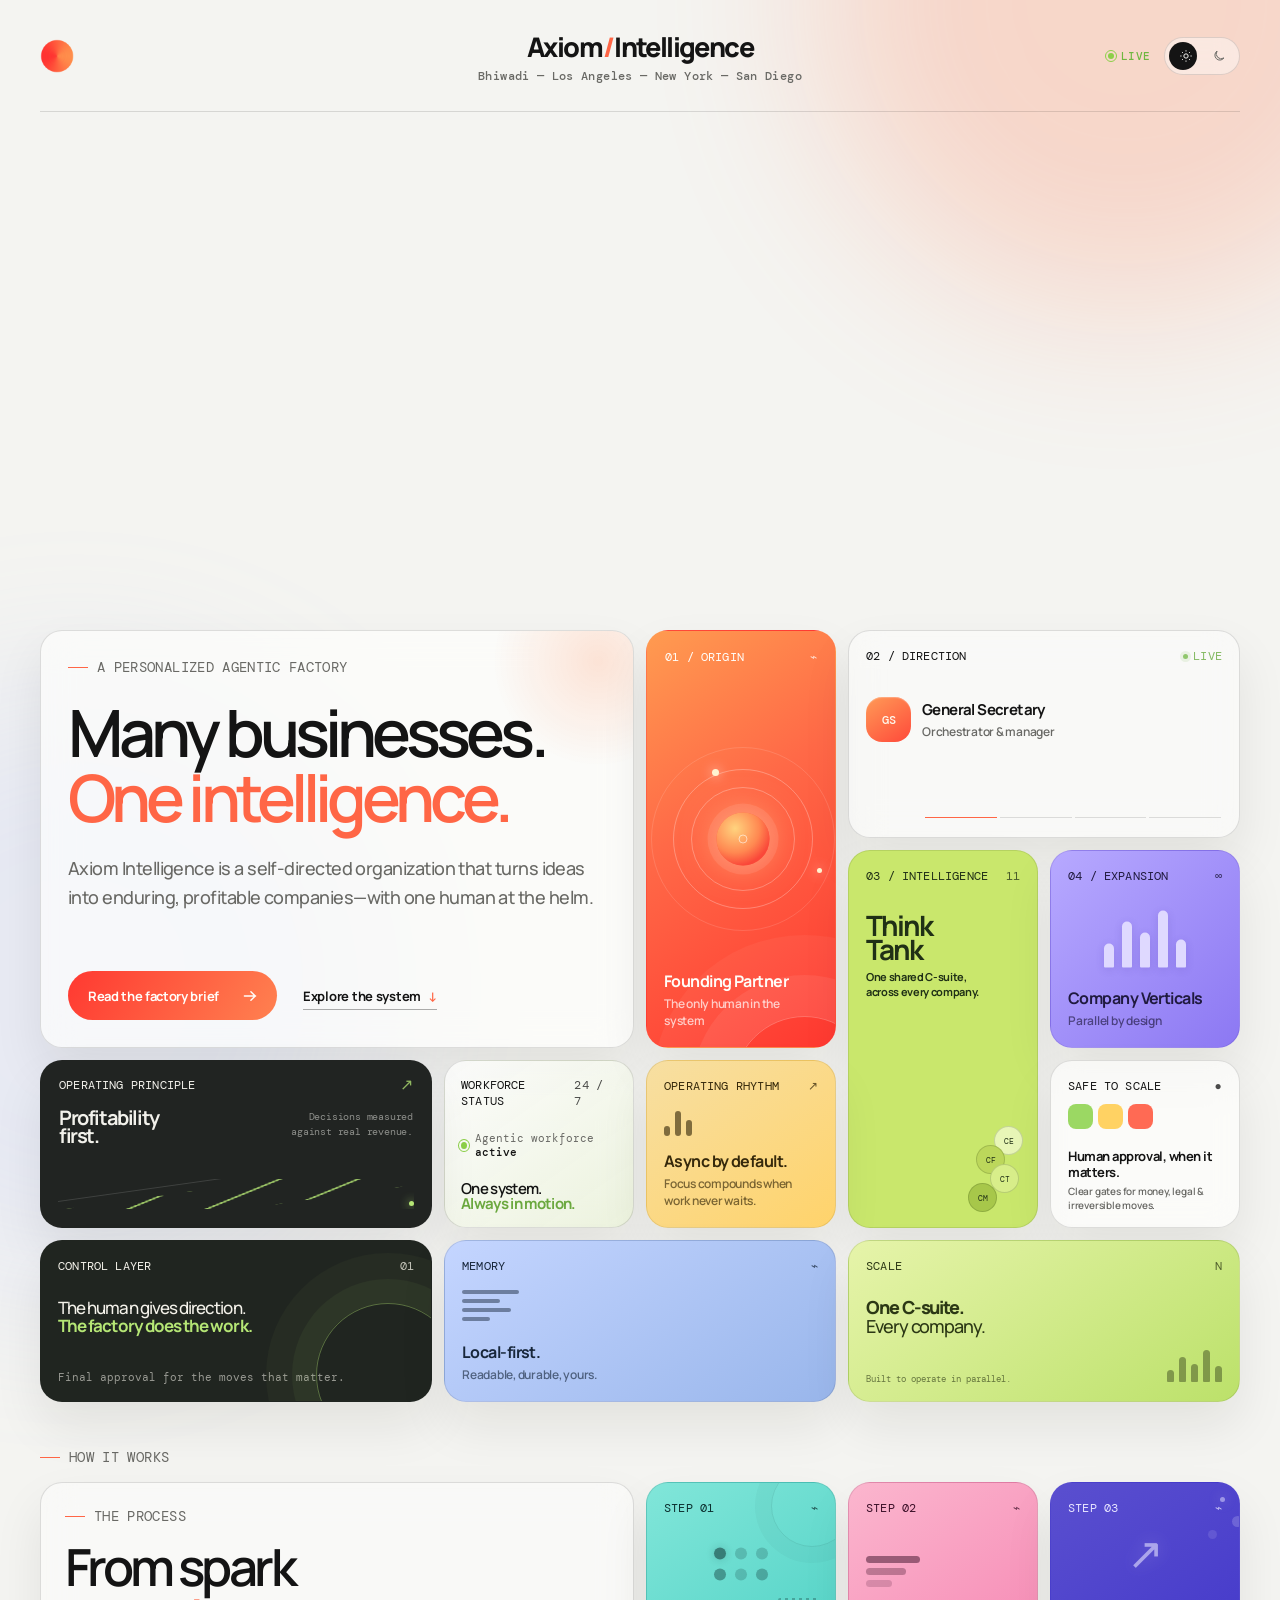
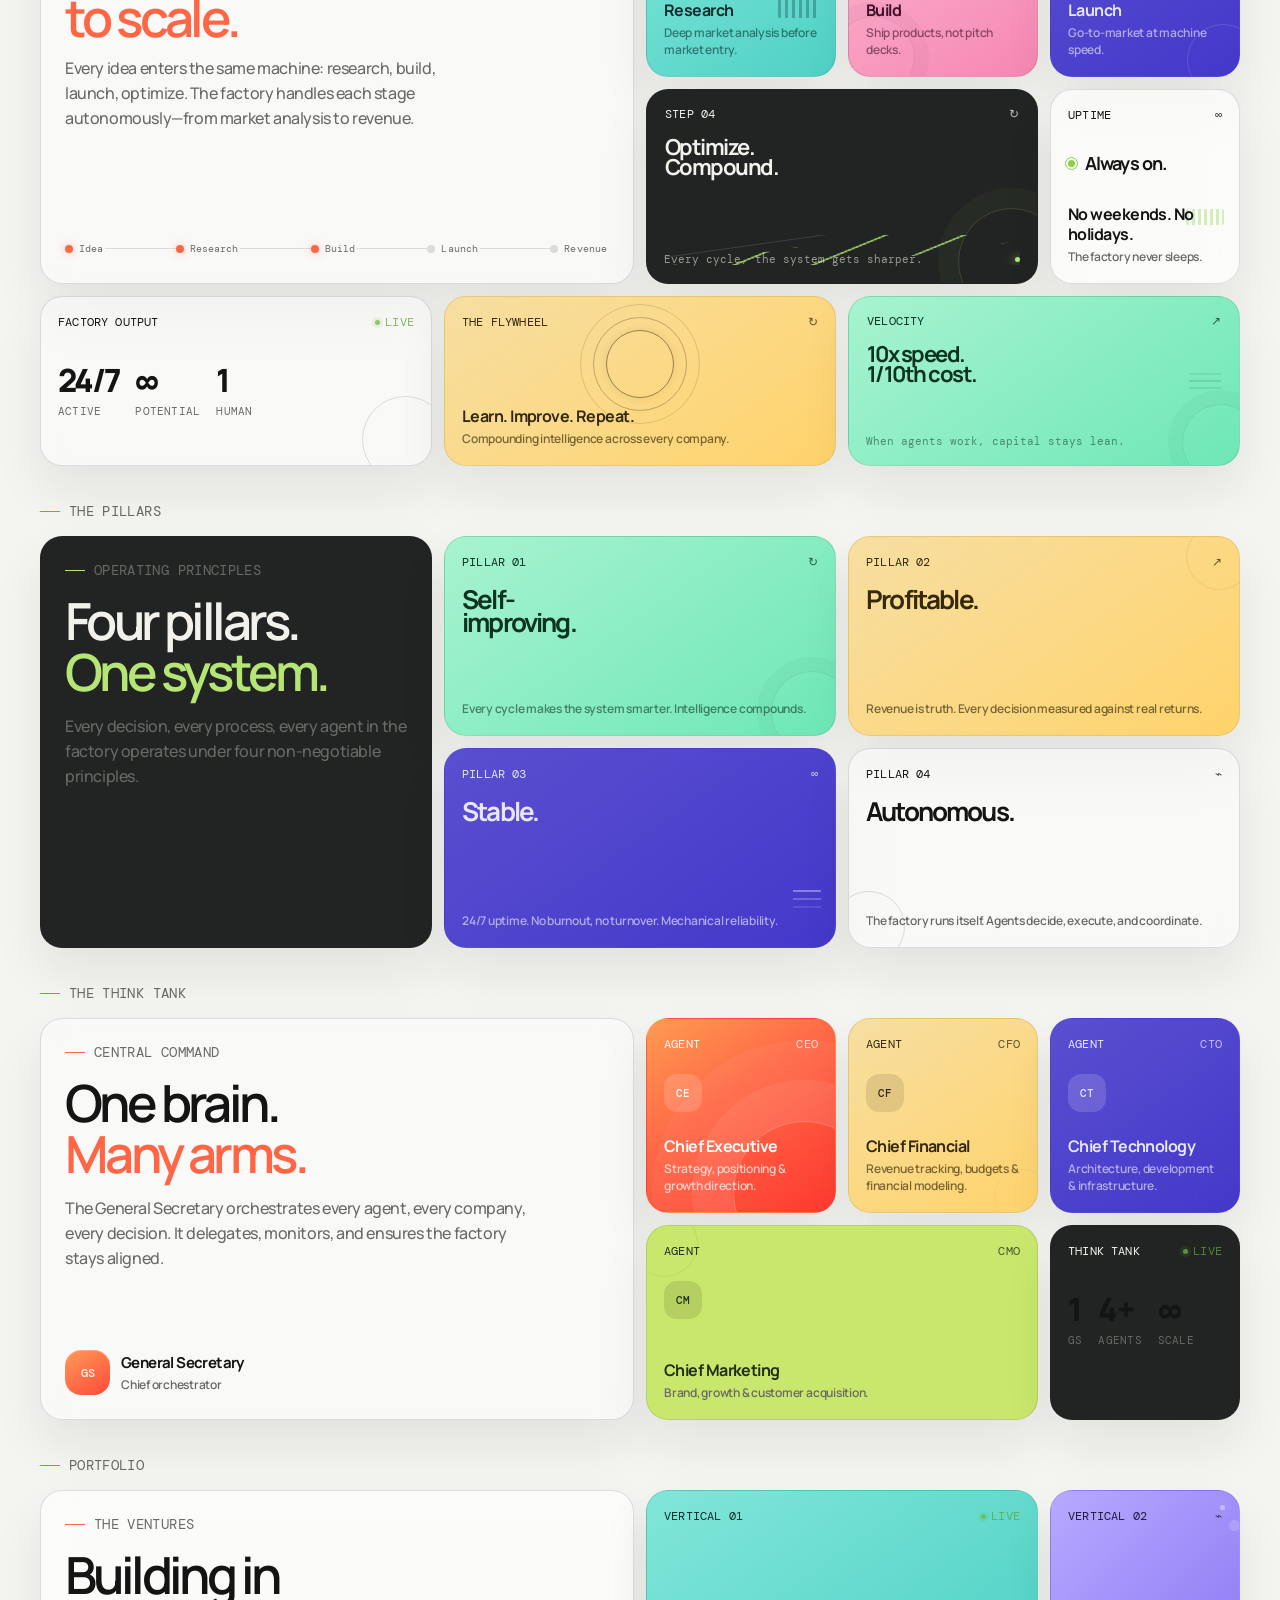
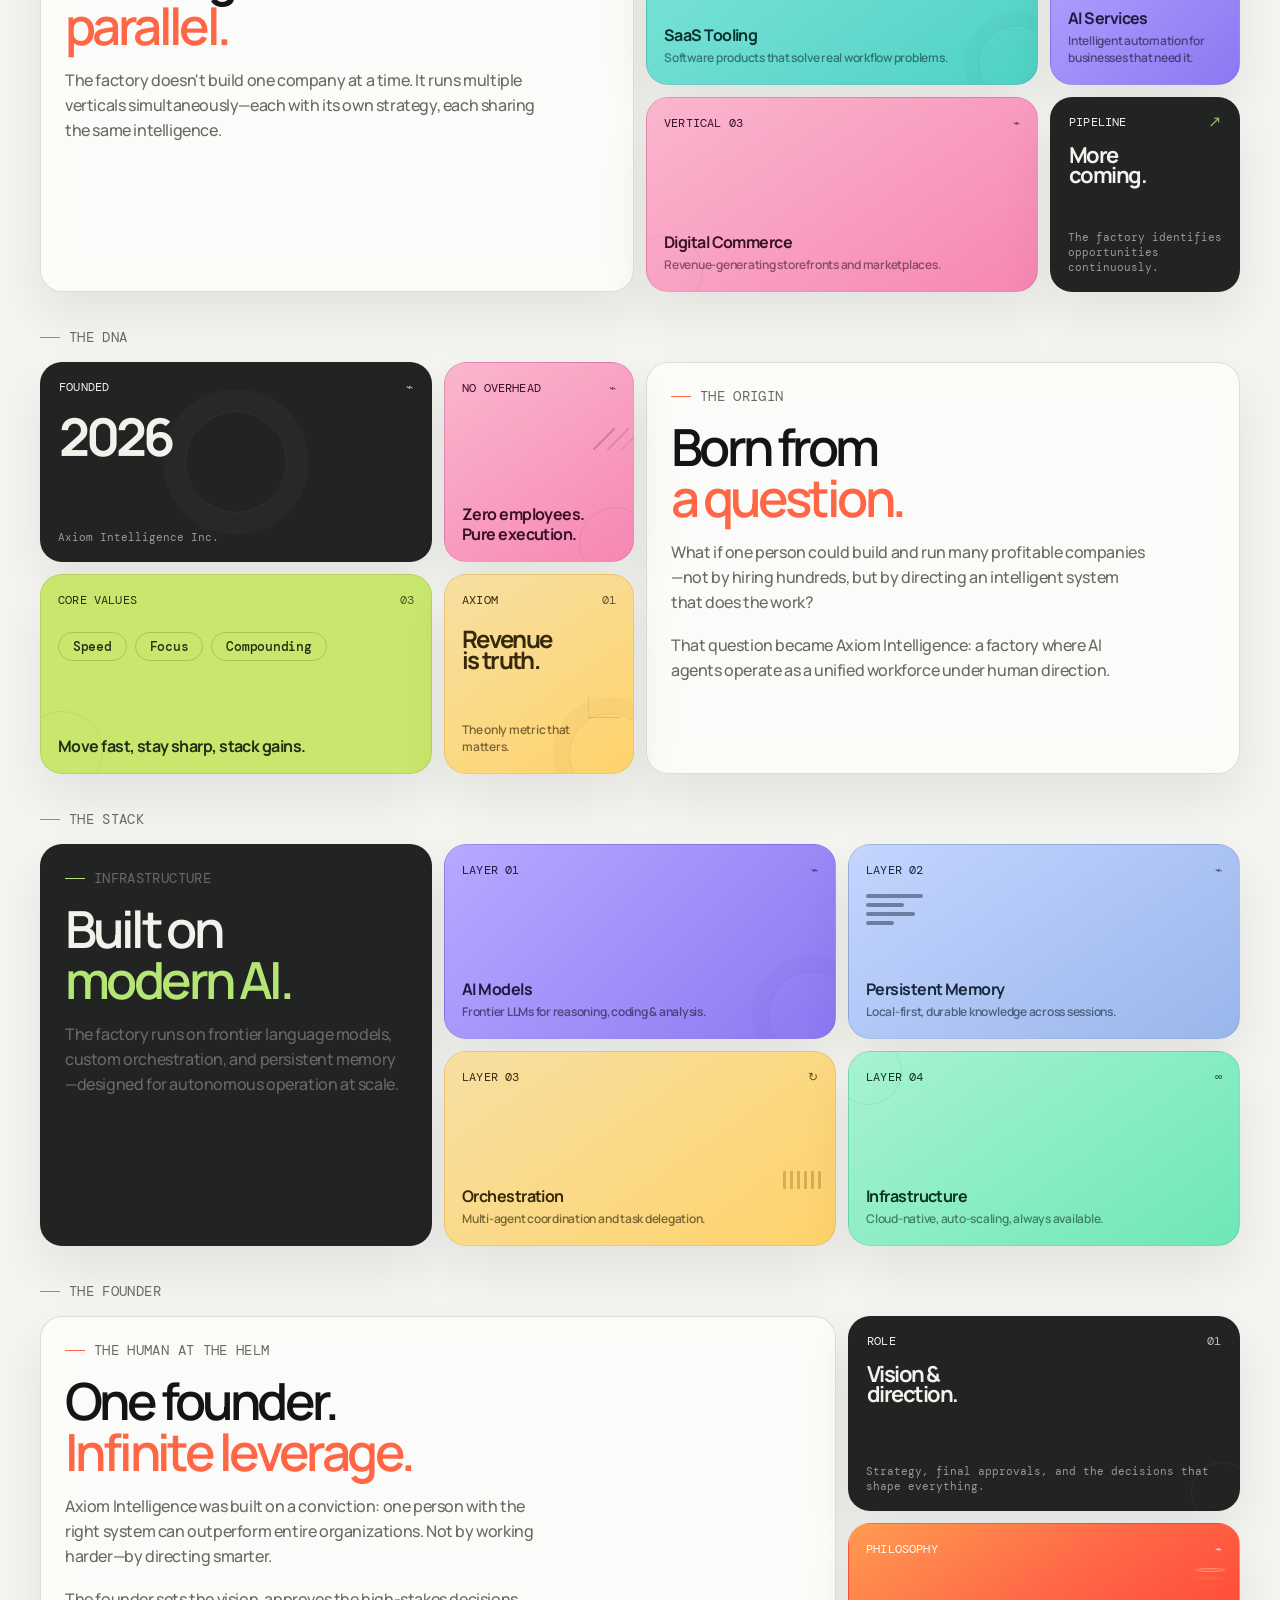
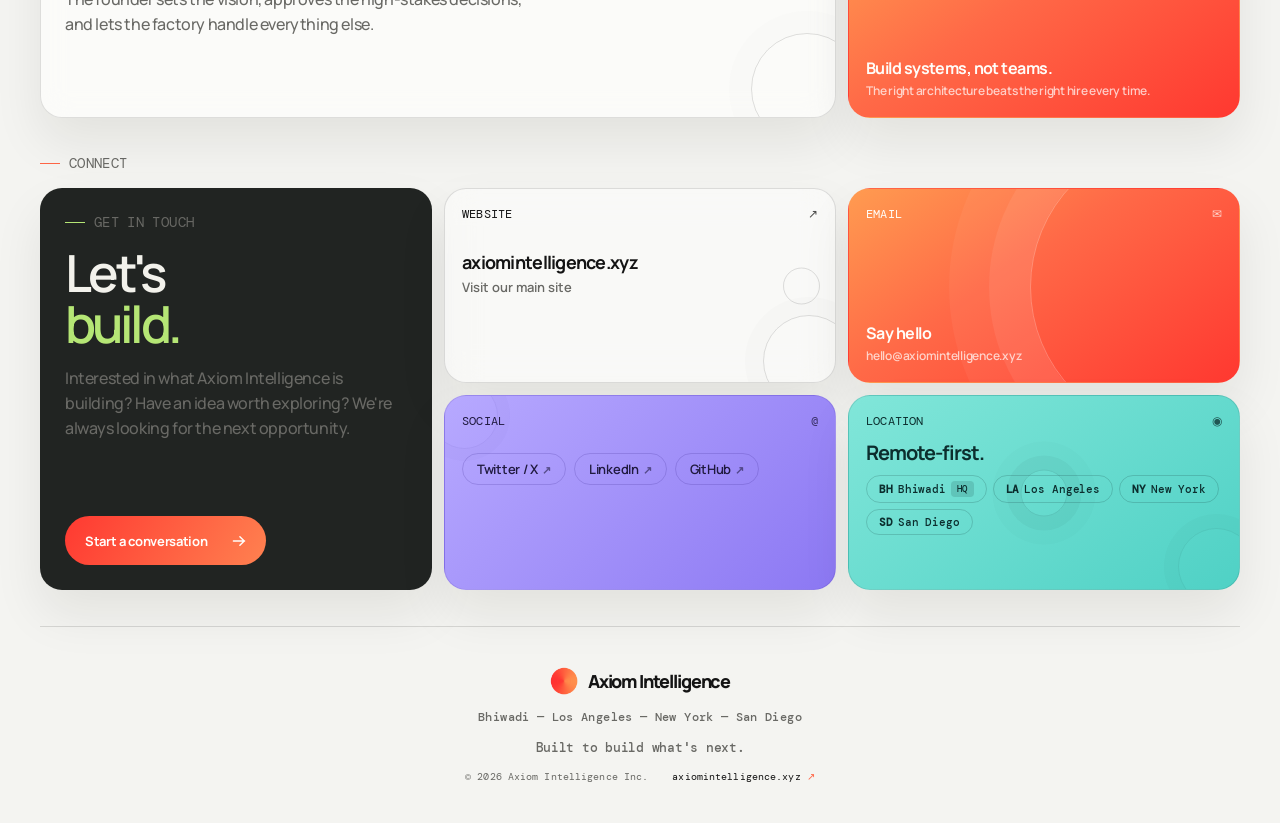
==== commit 52da06b2: "added location" ====
--- a/website/index.html
+++ b/website/index.html
@@ -36,6 +36,10 @@
         </a>
         <a class="wordmark" href="#top" aria-label="Axiom Intelligence home">
           <span>Axiom<span class="wordmark-muted">/</span>Intelligence</span>
+          <span class="nav-locations">
+            <span class="nav-locations--full">Bhiwadi — Los Angeles — New York — San Diego</span>
+            <span class="nav-locations--short">BH — LA — NY — SD</span>
+          </span>
         </a>
         <div class="nav-right">
           <span class="nav-status" aria-hidden="true">
@@ -625,9 +629,12 @@
 
           <article class="card card--teal card--loc" data-depth="5" data-reveal>
             <div class="card-topline"><span>Location</span><span>◉</span></div>
-            <div class="card-label">
-              <strong>Remote-first.</strong>
-              <span>Planet Earth.</span>
+            <strong class="loc-headline">Remote-first.</strong>
+            <div class="loc-offices">
+              <span class="loc-office"><b>BH</b> Bhiwadi <em>HQ</em></span>
+              <span class="loc-office"><b>LA</b> Los Angeles</span>
+              <span class="loc-office"><b>NY</b> New York</span>
+              <span class="loc-office"><b>SD</b> San Diego</span>
             </div>
           </article>
         </div>
@@ -638,6 +645,10 @@
           <img class="footer-logo" src="./assets/mini_sun.png" alt="" />
           <span class="footer-name">Axiom Intelligence</span>
         </div>
+        <span class="footer-locations">
+          <span class="footer-locations--full">Bhiwadi — Los Angeles — New York — San Diego</span>
+          <span class="footer-locations--short">BH — LA — NY — SD</span>
+        </span>
         <span class="footer-tagline">Built to build what's next.</span>
         <div class="footer-meta">
           <span>© 2026 Axiom Intelligence Inc.</span>
--- a/website/styles.css
+++ b/website/styles.css
@@ -78,7 +78,7 @@
   border-bottom: 1px solid var(--line);
 }
 .brand-symbol { display: inline-flex; justify-self: start; }
-.wordmark { display: inline-flex; justify-self: center; align-items: center; font-size: 27px; font-weight: 800; letter-spacing: -0.06em; }
+.wordmark { display: inline-flex; flex-direction: column; justify-self: center; align-items: center; font-size: 27px; font-weight: 800; letter-spacing: -0.06em; gap: 0; }
 .wordmark-muted { color: var(--orange); margin: 0 1px; }
 .brand-logo { display: block; width: 34px; height: 34px; object-fit: contain; }
 
@@ -123,6 +123,18 @@
 .nav-status { display: flex; align-items: center; gap: 7px; font-family: "DM Mono", monospace; font-size: 11px; font-weight: 500; letter-spacing: .02em; color: #6fb740; text-transform: uppercase; }
 .nav-status .pulse { width: 6px; height: 6px; }
 
+.nav-locations {
+  display: block;
+  font-family: "DM Mono", monospace;
+  font-size: 12px;
+  font-weight: 500;
+  letter-spacing: .03em;
+  color: var(--muted);
+  text-align: center;
+  margin-top: 3px;
+}
+.nav-locations--short { display: none; }
+
 /* ==============================
    TYPOGRAPHY
    ============================== */
@@ -168,7 +180,7 @@
   max-width: 480px;
   margin: 18px 0 0;
   color: var(--muted);
-  font-size: 15px;
+  font-size: 16px;
   font-weight: 500;
   letter-spacing: -.025em;
   line-height: 1.55;
@@ -221,14 +233,14 @@
   align-items: center;
   justify-content: space-between;
   font-family: "DM Mono", monospace;
-  font-size: 11px;
+  font-size: 12px;
   letter-spacing: .015em;
   text-transform: uppercase;
 }
 .card-topline > span:last-child { opacity: .76; }
-.card-label { position: absolute; right: 17px; bottom: 17px; left: 17px; display: grid; gap: 4px; }
-.card-label strong { font-size: 14px; letter-spacing: -.035em; line-height: 1.25; }
-.card-label span { color: var(--muted); font-size: 11px; font-weight: 600; letter-spacing: -.02em; line-height: 1.35; }
+.card-label { position: absolute; right: 17px; bottom: 17px; left: 17px; display: grid; gap: 5px; }
+.card-label strong { font-size: 16px; letter-spacing: -.035em; line-height: 1.25; }
+.card-label span { color: var(--muted); font-size: 12px; font-weight: 600; letter-spacing: -.02em; line-height: 1.4; }
 .card-label--inverse span { color: rgba(255,255,255,.71); }
 
 /* ==============================
@@ -368,7 +380,7 @@
 .card--command::after { position: absolute; right: -29px; bottom: -46px; width: 142px; height: 142px; content: ""; border: 1px solid rgba(181,230,117,.38); border-radius: 50%; box-shadow: 0 0 0 24px rgba(181,230,117,.05), 0 0 0 50px rgba(181,230,117,.035); }
 .card--command p { position: relative; z-index: 1; margin: 25px 0 0; font-size: 17px; font-weight: 500; letter-spacing: -.055em; line-height: 1.07; }
 .card--command p strong { color: #b5e675; font-weight: 700; }
-.command-note { position: absolute; right: 17px; bottom: 16px; left: 17px; color: rgba(244,242,234,.57); font-family: "DM Mono", monospace; font-size: 9px; line-height: 1.35; }
+.command-note { position: absolute; right: 17px; bottom: 16px; left: 17px; color: rgba(244,242,234,.57); font-family: "DM Mono", monospace; font-size: 11px; line-height: 1.35; }
 
 .card--memory { grid-column: 3 / span 2; grid-row: 4; }
 .memory-mark { position: absolute; top: 49px; left: 17px; display: flex; flex-direction: column; gap: 5px; }
@@ -442,7 +454,7 @@
 .launch-arrow { position: absolute; top: 36%; left: 50%; font-size: 44px; font-weight: 300; transform: translate(-50%, -50%); opacity: .6; text-shadow: 0 0 18px rgba(232,229,255,.35); }
 
 .card--opt { grid-column: 4 / span 2; grid-row: 2; padding: 16px 18px; }
-.opt-title { display: block; margin-top: 16px; font-size: 20px; letter-spacing: -.07em; line-height: .89; }
+.opt-title { display: block; margin-top: 16px; font-size: 22px; letter-spacing: -.07em; line-height: .89; }
 
 .card--always { grid-column: 6; grid-row: 2; }
 .always-pulse { display: flex; align-items: center; gap: 10px; margin: 28px 0 0; }
@@ -451,8 +463,8 @@
 .card--stats { grid-column: 1 / span 2; grid-row: 3; }
 .stat-grid { display: flex; gap: 16px; margin-top: 28px; }
 .stat { display: flex; flex-direction: column; gap: 2px; }
-.stat-val { font-size: 28px; font-weight: 800; letter-spacing: -.06em; color: var(--ink); }
-.stat-label { font-family: "DM Mono", monospace; font-size: 10px; color: var(--muted); text-transform: uppercase; letter-spacing: .02em; }
+.stat-val { font-size: 32px; font-weight: 800; letter-spacing: -.06em; color: var(--ink); }
+.stat-label { font-family: "DM Mono", monospace; font-size: 11px; color: var(--muted); text-transform: uppercase; letter-spacing: .02em; }
 
 .card--loop { grid-column: 3 / span 2; grid-row: 3; }
 .loop-ring { position: absolute; top: 40%; left: 50%; width: 68px; height: 68px; transform: translate(-50%, -50%); }
@@ -462,8 +474,8 @@
 .loop-ring i:nth-child(3) { inset: -26px; opacity: .5; }
 
 .card--speed { grid-column: 5 / span 2; grid-row: 3; padding: 16px 18px; }
-.speed-title { display: block; margin-top: 16px; font-size: 20px; letter-spacing: -.07em; line-height: .89; }
-.speed-note { position: absolute; right: 17px; bottom: 16px; left: 17px; color: rgba(13,51,32,.52); font-family: "DM Mono", monospace; font-size: 9px; line-height: 1.35; }
+.speed-title { display: block; margin-top: 16px; font-size: 22px; letter-spacing: -.07em; line-height: .89; }
+.speed-note { position: absolute; right: 17px; bottom: 16px; left: 17px; color: rgba(13,51,32,.52); font-family: "DM Mono", monospace; font-size: 11px; line-height: 1.35; }
 
 /* ==============================
    BENTO — DNA
@@ -489,13 +501,13 @@
   border-radius: 99px;
   border: 1px solid rgba(38,63,18,.2);
   font-family: "DM Mono", monospace;
-  font-size: 12px;
+  font-size: 13px;
   font-weight: 500;
   letter-spacing: -.02em;
 }
 
 .card--principle { grid-column: 3; grid-row: 2; }
-.principle-text { display: block; margin-top: 20px; font-size: 22px; letter-spacing: -.07em; line-height: .88; }
+.principle-text { display: block; margin-top: 20px; font-size: 24px; letter-spacing: -.07em; line-height: .88; }
 
 /* ==============================
    BENTO — CONNECT
@@ -512,8 +524,8 @@
 
 .card--web { grid-column: 3 / span 2; grid-row: 1; position: relative; }
 .web-link { margin-top: 28px; display: grid; gap: 4px; }
-.web-link strong { font-size: 16px; letter-spacing: -.04em; }
-.web-link span { color: var(--muted); font-size: 12px; font-weight: 600; }
+.web-link strong { font-size: 18px; letter-spacing: -.04em; }
+.web-link span { color: var(--muted); font-size: 13px; font-weight: 600; }
 .card-overlay-link { position: absolute; inset: 0; z-index: 1; }
 
 .card--contact { grid-column: 5 / span 2; grid-row: 1; }
@@ -527,15 +539,31 @@
   padding: 6px 14px;
   border-radius: 99px;
   border: 1px solid rgba(58,37,139,.2);
-  font-size: 12px;
+  font-size: 13px;
   font-weight: 600;
   letter-spacing: -.02em;
   transition: background 200ms ease;
 }
 .social-pill:hover { background: rgba(255,255,255,.15); }
-.social-pill span { font-size: 10px; opacity: .6; }
+.social-pill span { font-size: 11px; opacity: .6; }
 
 .card--loc { grid-column: 5 / span 2; grid-row: 2; }
+.loc-headline { display: block; margin-top: 14px; font-size: 20px; letter-spacing: -.05em; line-height: 1; }
+.loc-offices { display: flex; flex-wrap: wrap; gap: 6px; margin-top: 12px; }
+.loc-office {
+  display: inline-flex;
+  align-items: center;
+  gap: 5px;
+  padding: 5px 12px;
+  border-radius: 99px;
+  border: 1px solid rgba(12,46,46,.18);
+  font-family: "DM Mono", monospace;
+  font-size: 11px;
+  font-weight: 500;
+  letter-spacing: -.01em;
+}
+.loc-office b { font-weight: 700; }
+.loc-office em { font-style: normal; font-size: 9px; padding: 2px 6px; border-radius: 4px; background: rgba(12,46,46,.15); letter-spacing: .03em; text-transform: uppercase; }
 
 /* ==============================
    BENTO — PILLARS
@@ -552,7 +580,7 @@
 .card--pillar-profit { grid-column: 5 / span 2; grid-row: 1; }
 .card--pillar-stable { grid-column: 3 / span 2; grid-row: 2; }
 .card--pillar-auton { grid-column: 5 / span 2; grid-row: 2; }
-.pillar-title { display: block; margin-top: 18px; font-size: 24px; letter-spacing: -.07em; line-height: .88; }
+.pillar-title { display: block; margin-top: 18px; font-size: 26px; letter-spacing: -.07em; line-height: .88; }
 
 /* ==============================
    BENTO — THINK TANK
@@ -1089,6 +1117,14 @@
 .footer-brand { display: flex; align-items: center; gap: 10px; }
 .footer-logo { width: 28px; height: 28px; object-fit: contain; }
 .footer-name { color: var(--ink); font-family: "Manrope", sans-serif; font-size: 18px; font-weight: 800; letter-spacing: -.06em; }
+.footer-locations {
+  font-family: "DM Mono", monospace;
+  font-size: 12px;
+  font-weight: 500;
+  letter-spacing: .03em;
+  color: var(--muted);
+}
+.footer-locations--short { display: none; }
 .footer-tagline { font-size: 13px; font-weight: 500; letter-spacing: -.02em; }
 .footer-meta { display: flex; gap: 24px; align-items: center; font-size: 10px; }
 .footer-meta a { color: var(--ink); transition: color 200ms; }
@@ -1287,6 +1323,10 @@
   .wordmark { font-size: 19px; }
   .brand-logo { width: 26px; height: 26px; }
   .nav-status { display: none; }
+  .nav-locations--full { display: none; }
+  .nav-locations--short { display: inline; }
+  .footer-locations--full { display: none; }
+  .footer-locations--short { display: inline; }
   .hero { padding-top: max(35vh, 120px); padding-bottom: 8px; }
 
   .card { border-radius: 17px; padding: 13px; }
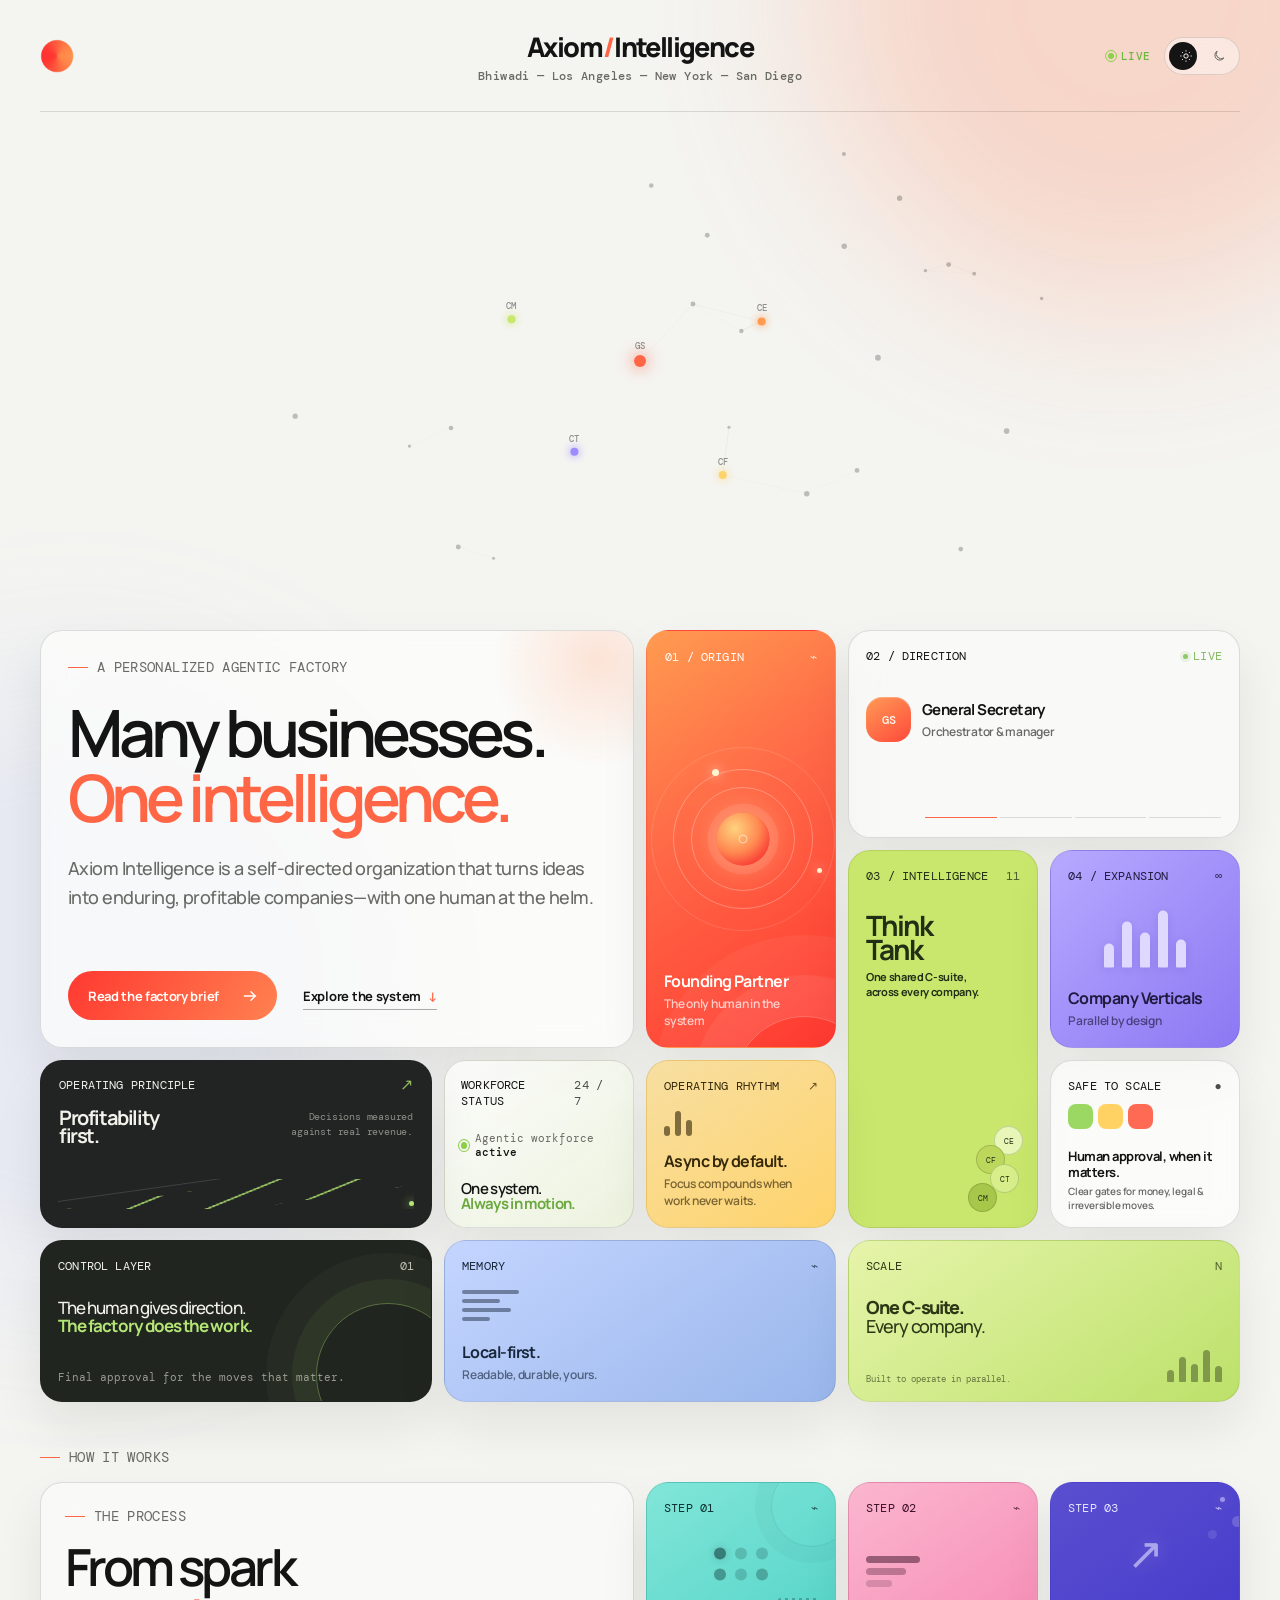
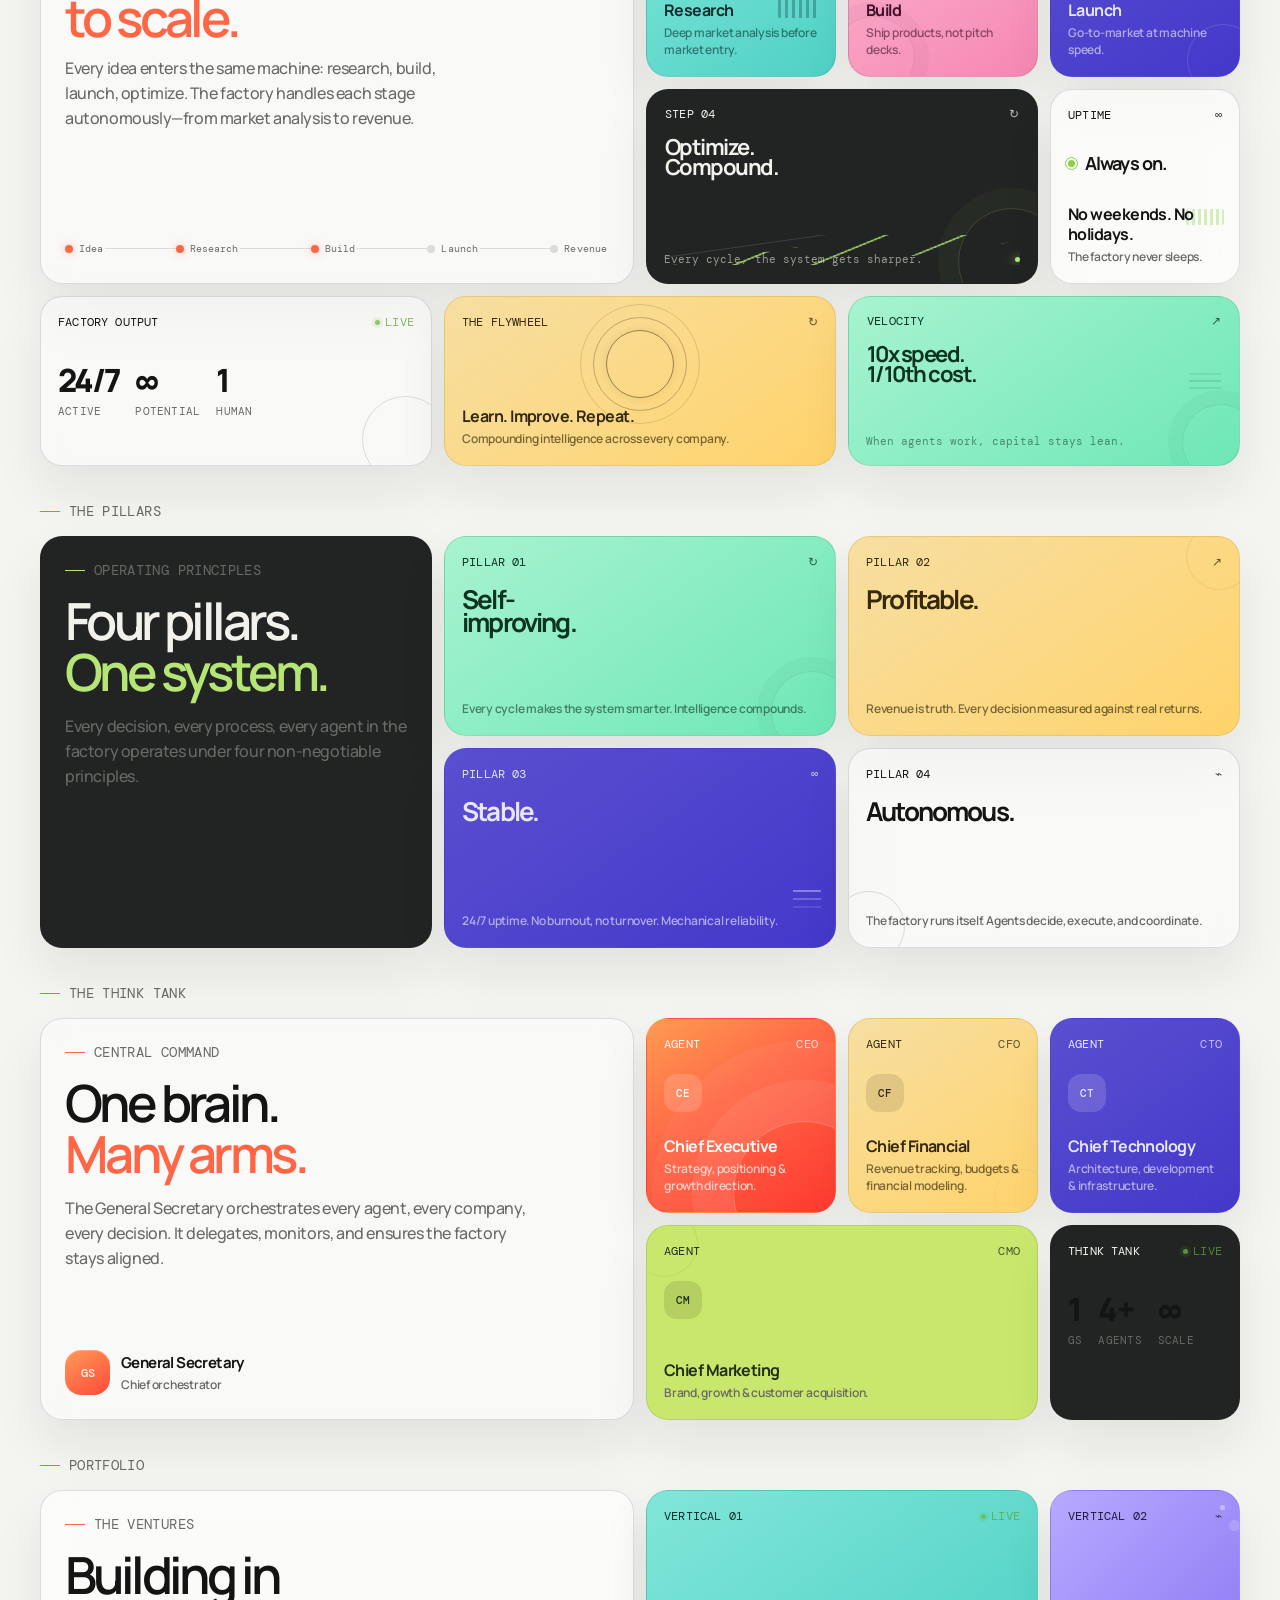
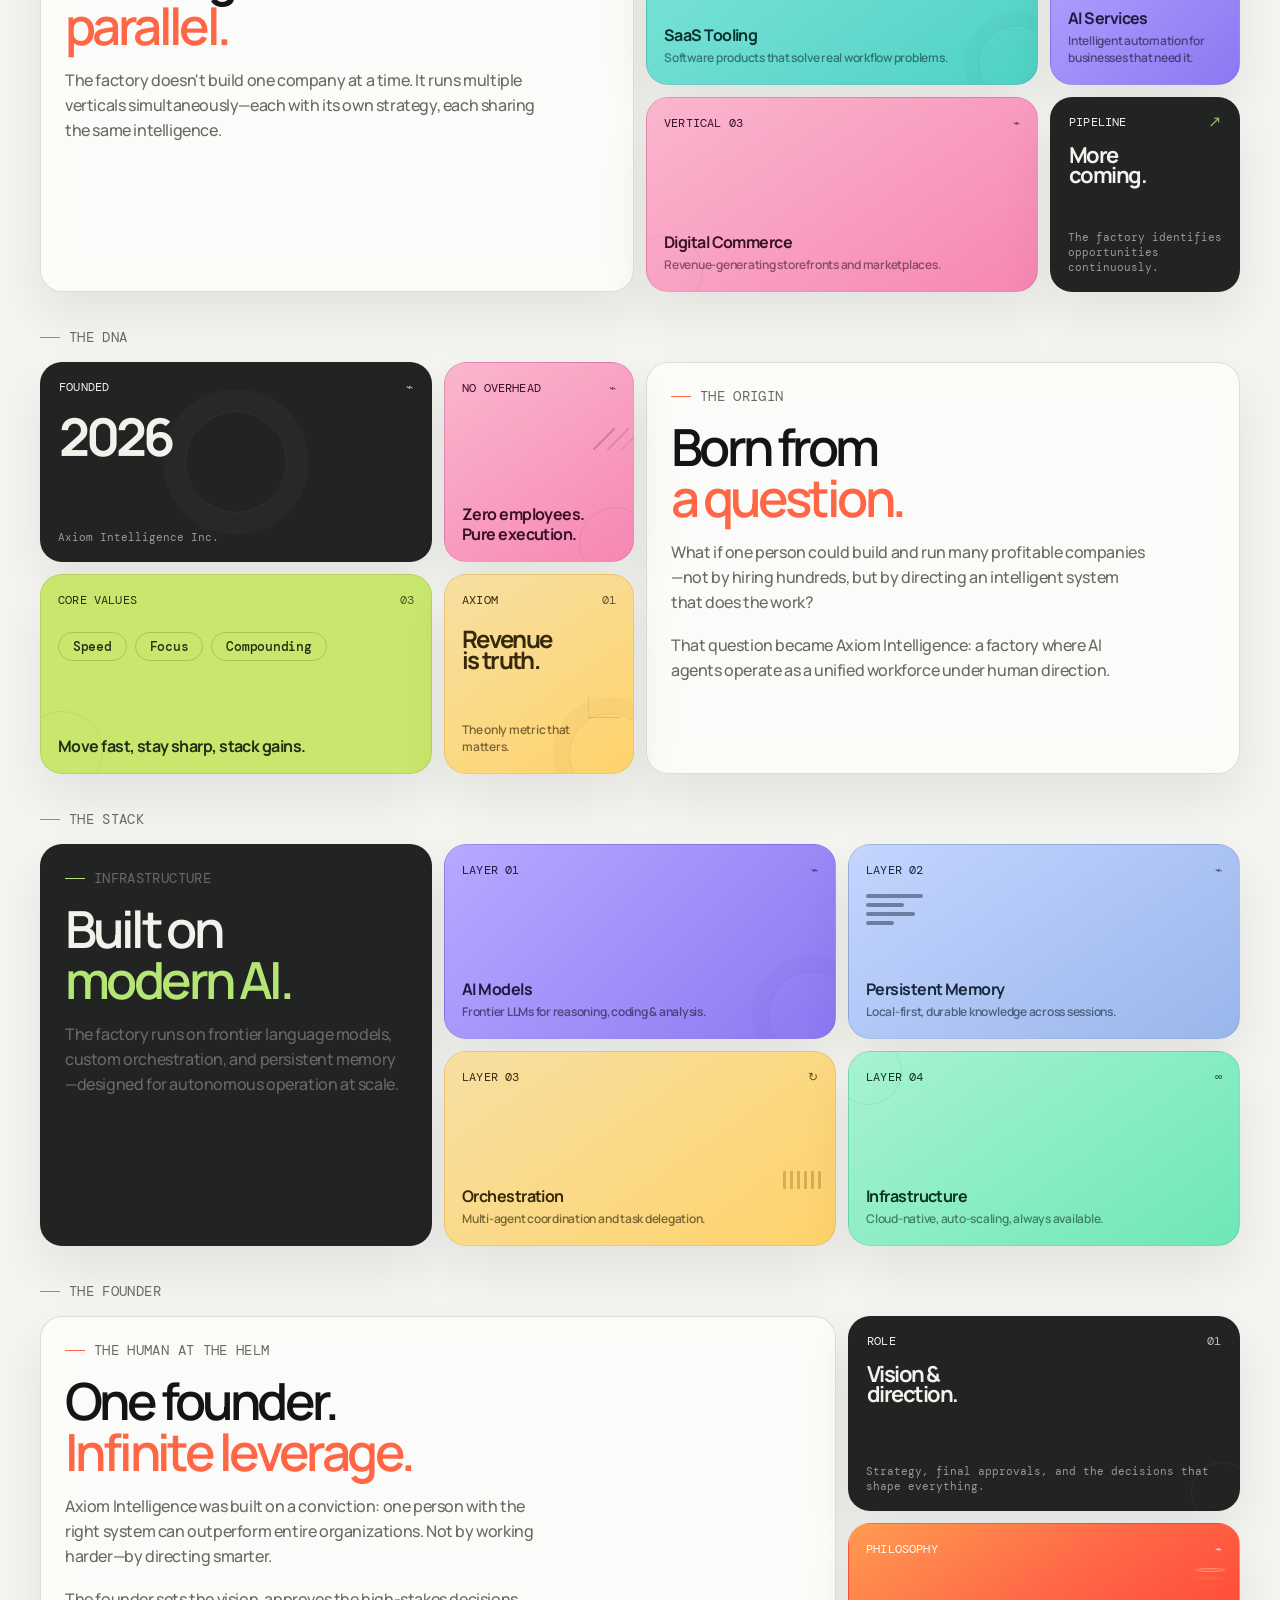
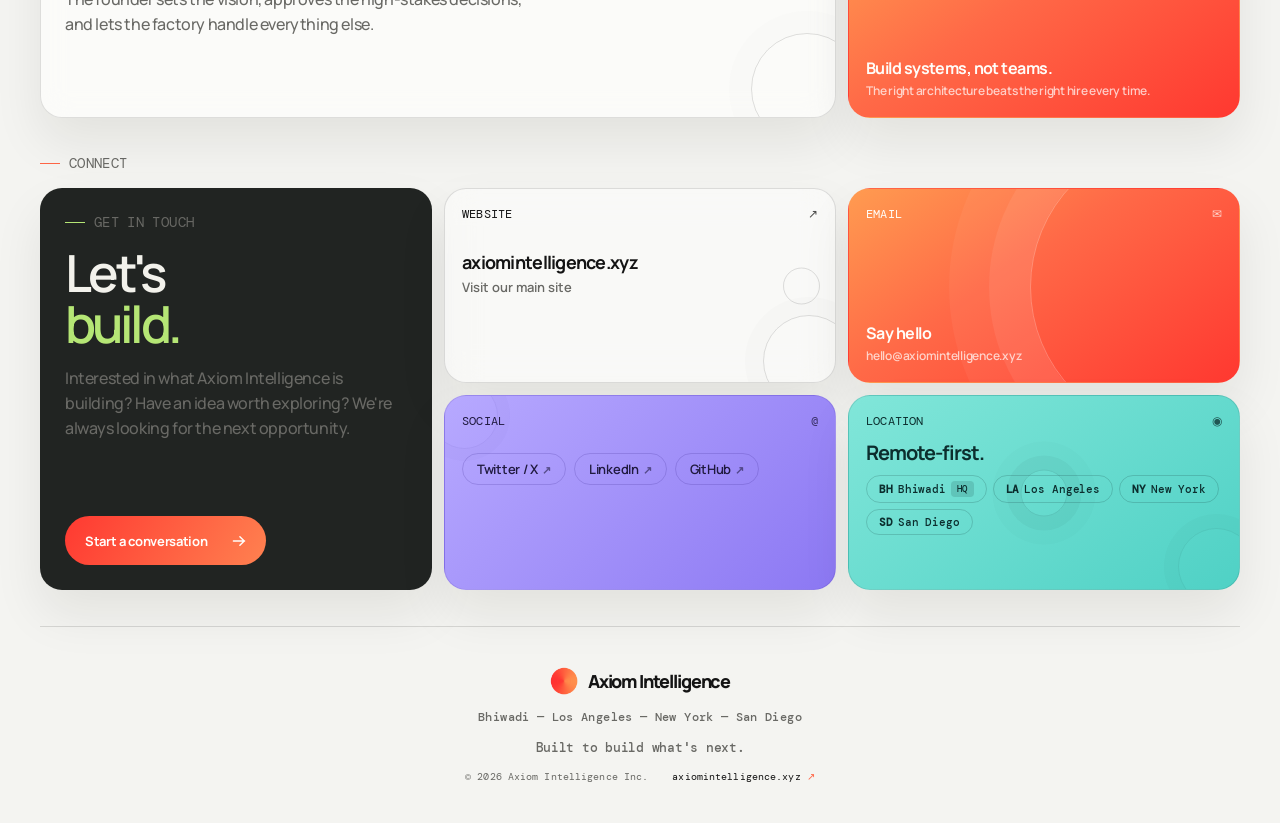
==== commit d3eb8395: "added constellation" ====
--- a/website/index.html
+++ b/website/index.html
@@ -59,6 +59,7 @@
 
       <!-- ===== HERO ===== -->
       <section class="hero" id="top" aria-labelledby="hero-title">
+        <canvas class="constellation" aria-hidden="true"></canvas>
         <div class="bento bento--hero" data-bento>
           <article class="card card--manifesto" data-depth="3">
             <p class="eyebrow"><span></span> A personalized agentic factory</p>
@@ -671,5 +672,6 @@
     </dialog>
 
     <script src="./script.js"></script>
+    <script src="./constellation.js"></script>
   </body>
 </html>
--- a/website/styles.css
+++ b/website/styles.css
@@ -276,7 +276,17 @@
 /* ==============================
    HERO SECTION
    ============================== */
-.hero { padding-top: max(calc(70vh - 112px), 200px); padding-bottom: 10px; }
+.hero { position: relative; padding-top: max(calc(70vh - 112px), 200px); padding-bottom: 10px; }
+.constellation {
+  position: absolute;
+  top: 0;
+  left: 50%;
+  transform: translateX(-50%);
+  width: 100%;
+  max-width: 900px;
+  height: max(calc(70vh - 132px), 180px);
+  pointer-events: auto;
+}
 
 /* ==============================
    BENTO GRID — BASE
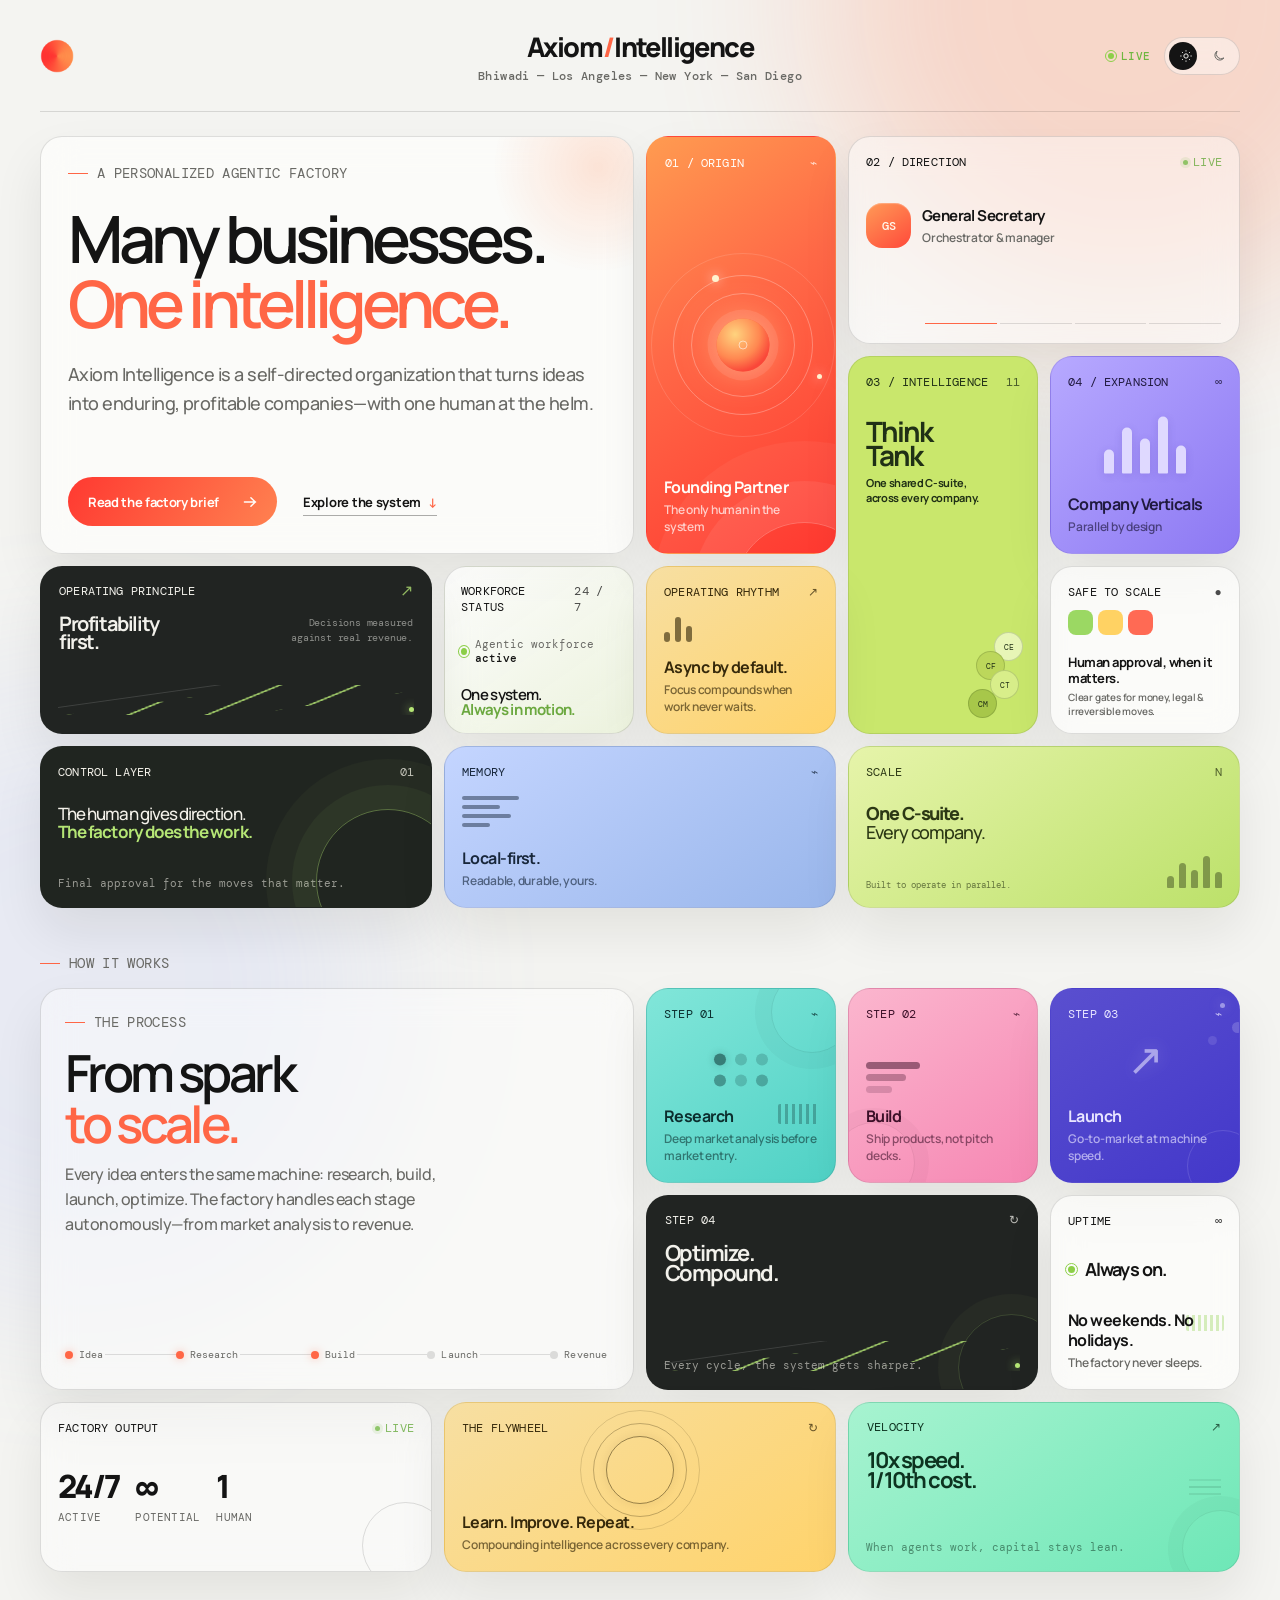
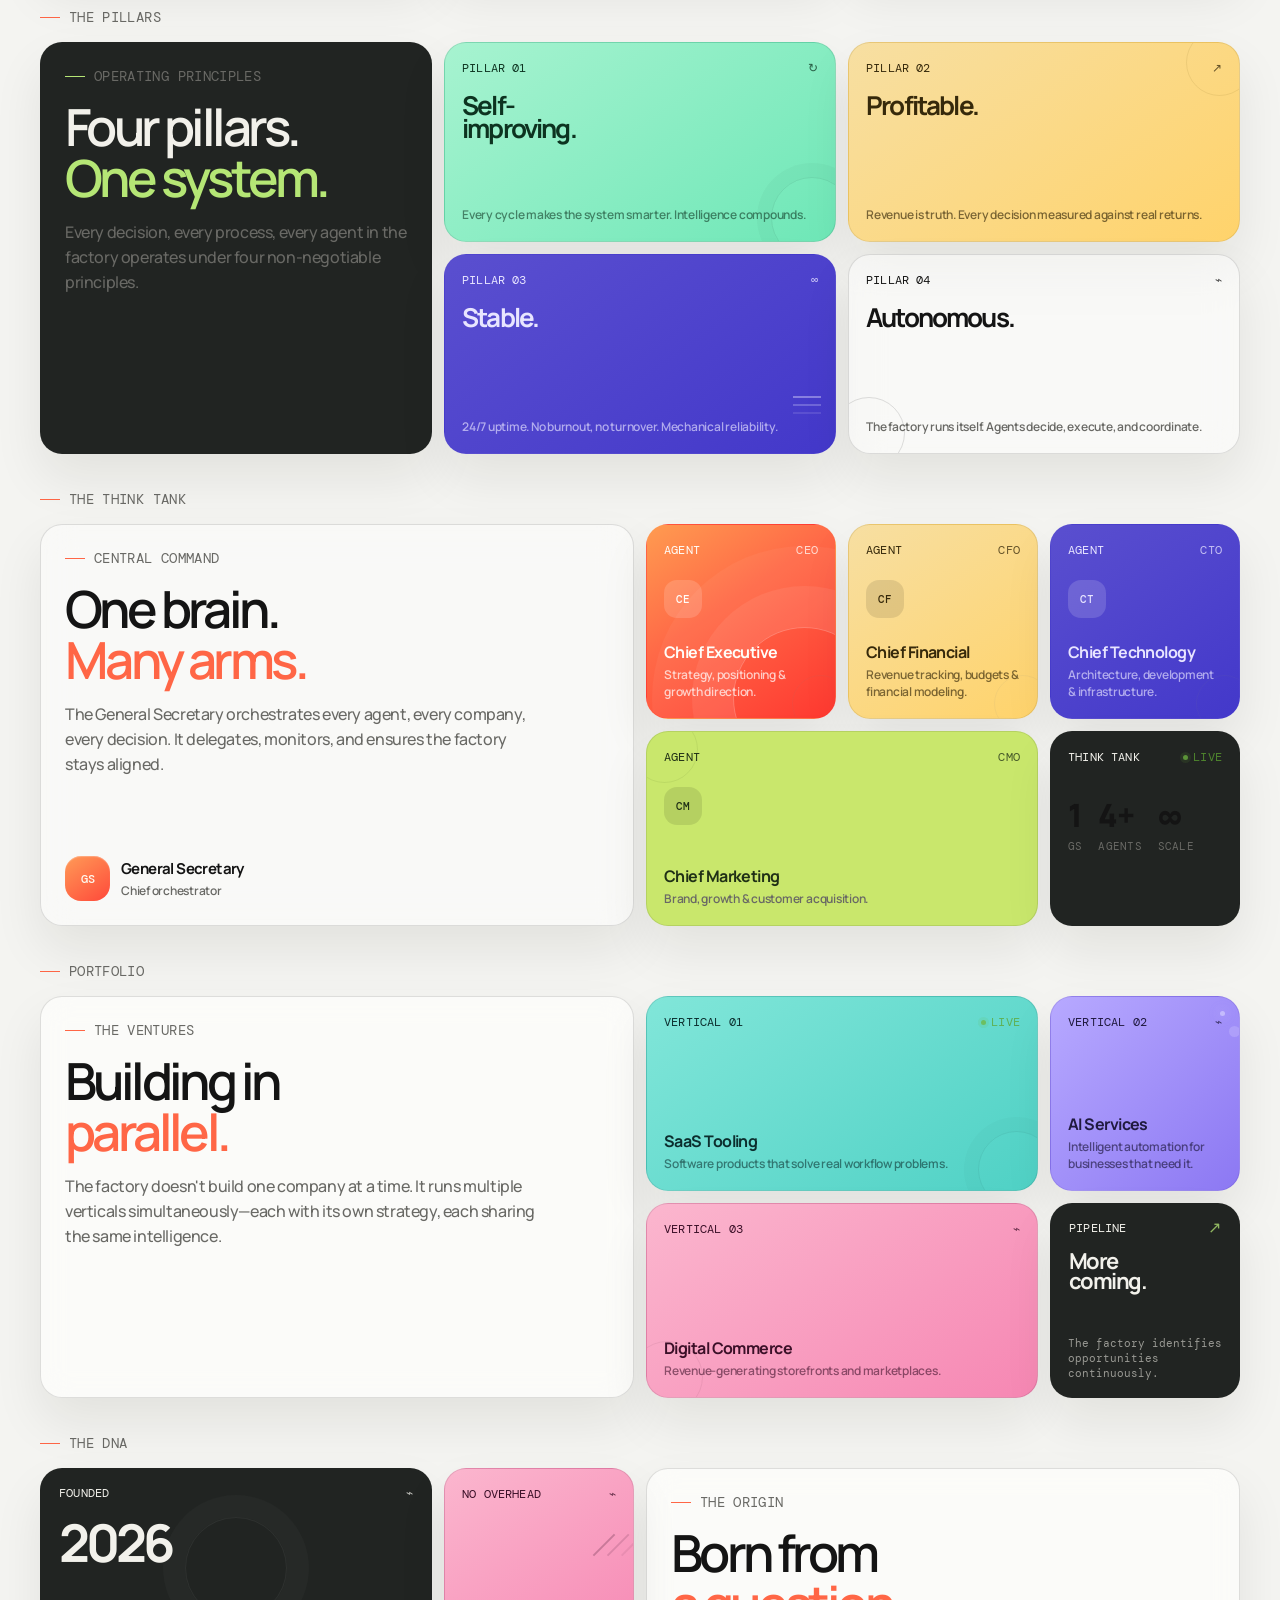
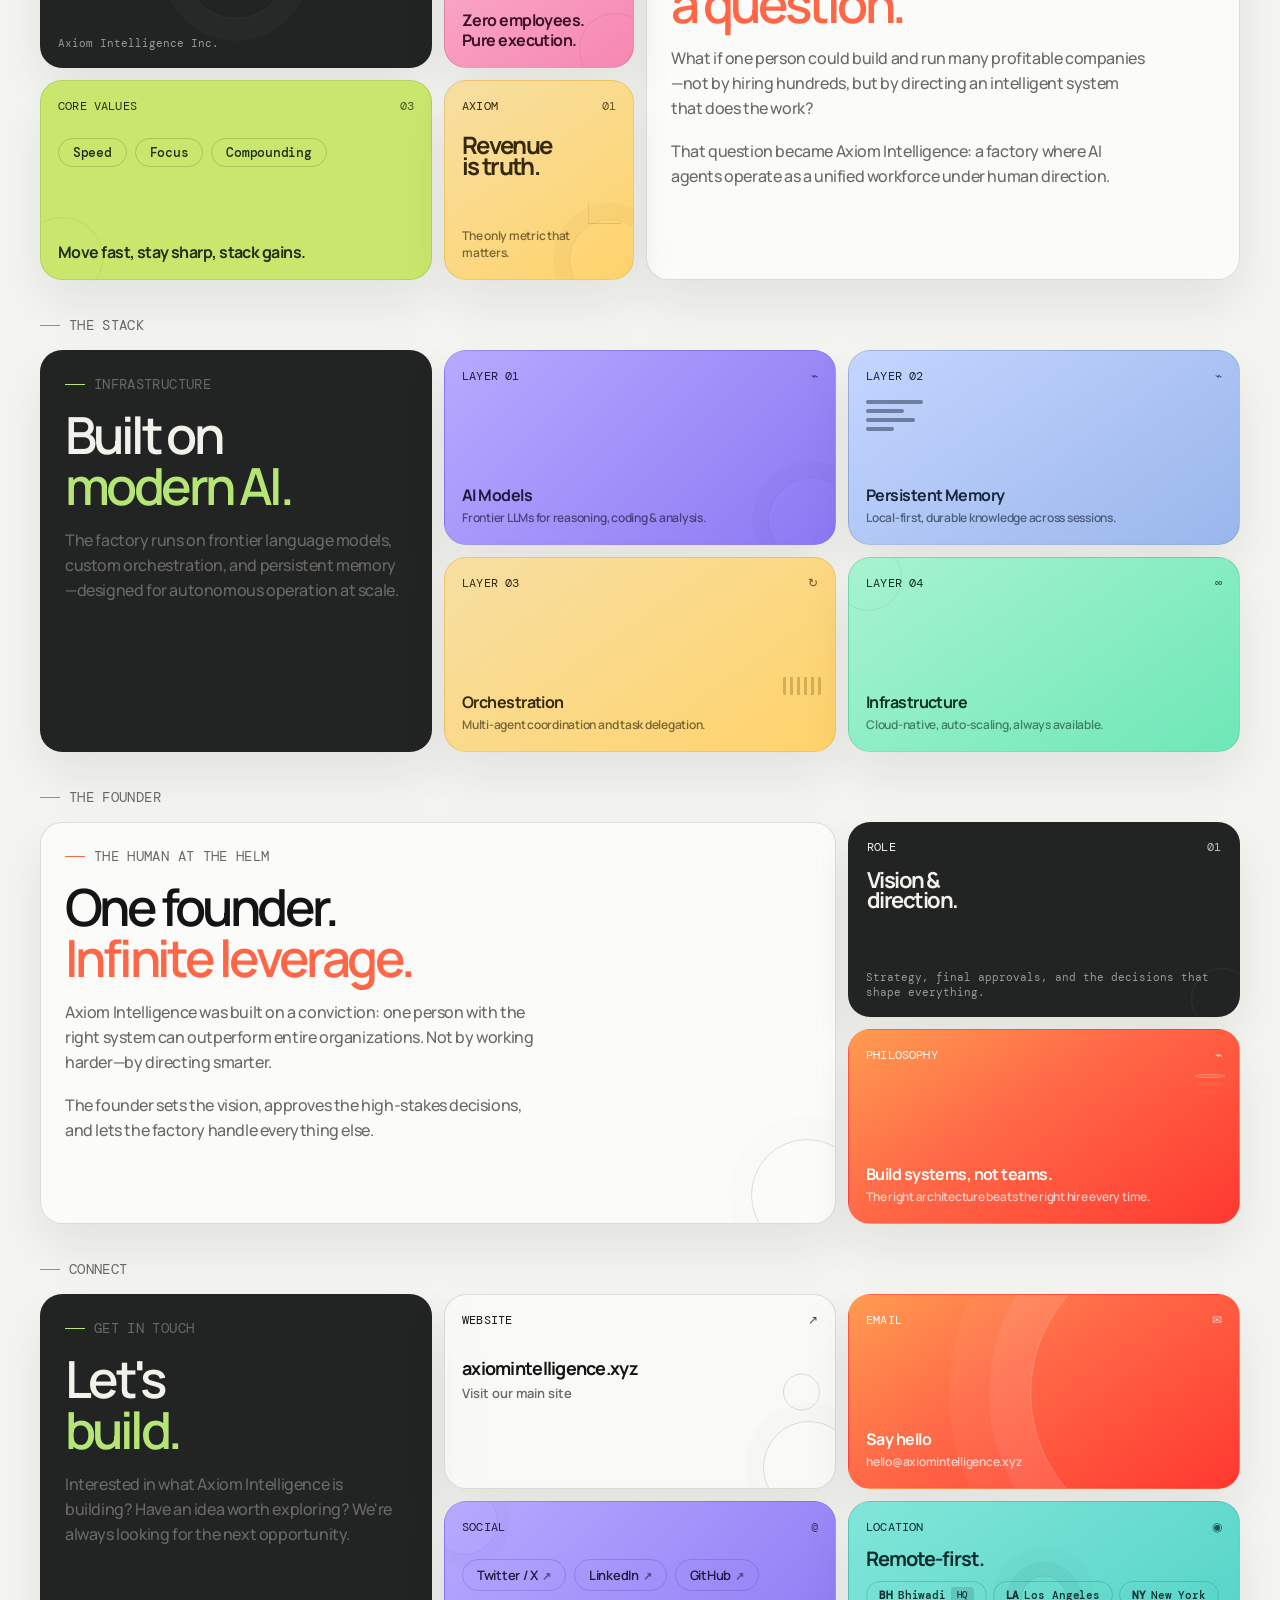
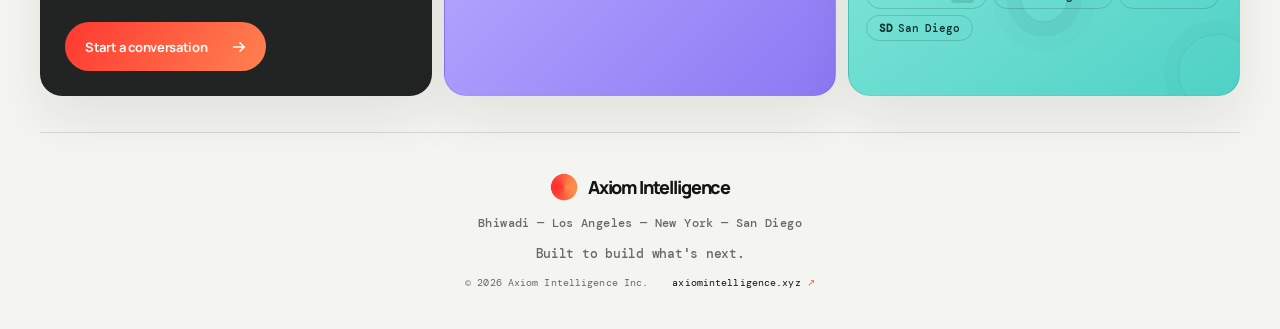
==== commit 6b9a65a0: "remove constellation" ====
--- a/website/index.html
+++ b/website/index.html
@@ -59,7 +59,6 @@
 
       <!-- ===== HERO ===== -->
       <section class="hero" id="top" aria-labelledby="hero-title">
-        <canvas class="constellation" aria-hidden="true"></canvas>
         <div class="bento bento--hero" data-bento>
           <article class="card card--manifesto" data-depth="3">
             <p class="eyebrow"><span></span> A personalized agentic factory</p>
@@ -672,6 +671,5 @@
     </dialog>
 
     <script src="./script.js"></script>
-    <script src="./constellation.js"></script>
   </body>
 </html>
--- a/website/styles.css
+++ b/website/styles.css
@@ -276,17 +276,7 @@
 /* ==============================
    HERO SECTION
    ============================== */
-.hero { position: relative; padding-top: max(calc(70vh - 112px), 200px); padding-bottom: 10px; }
-.constellation {
-  position: absolute;
-  top: 0;
-  left: 50%;
-  transform: translateX(-50%);
-  width: 100%;
-  max-width: 900px;
-  height: max(calc(70vh - 132px), 180px);
-  pointer-events: auto;
-}
+.hero { position: relative; padding-top: 24px; padding-bottom: 10px; }
 
 /* ==============================
    BENTO GRID — BASE
@@ -1209,7 +1199,7 @@
    ============================== */
 @media (max-width: 1090px) {
   .shell { width: min(900px, calc(100% - 56px)); }
-  .hero { padding-top: max(40vh, 180px); padding-bottom: 10px; }
+  .hero { padding-top: 20px; padding-bottom: 10px; }
 
   /* Hero grid */
   .bento--hero {
@@ -1337,7 +1327,7 @@
   .nav-locations--short { display: inline; }
   .footer-locations--full { display: none; }
   .footer-locations--short { display: inline; }
-  .hero { padding-top: max(35vh, 120px); padding-bottom: 8px; }
+  .hero { padding-top: 16px; padding-bottom: 8px; }
 
   .card { border-radius: 17px; padding: 13px; }
   .card-topline { font-size: 9px; }
